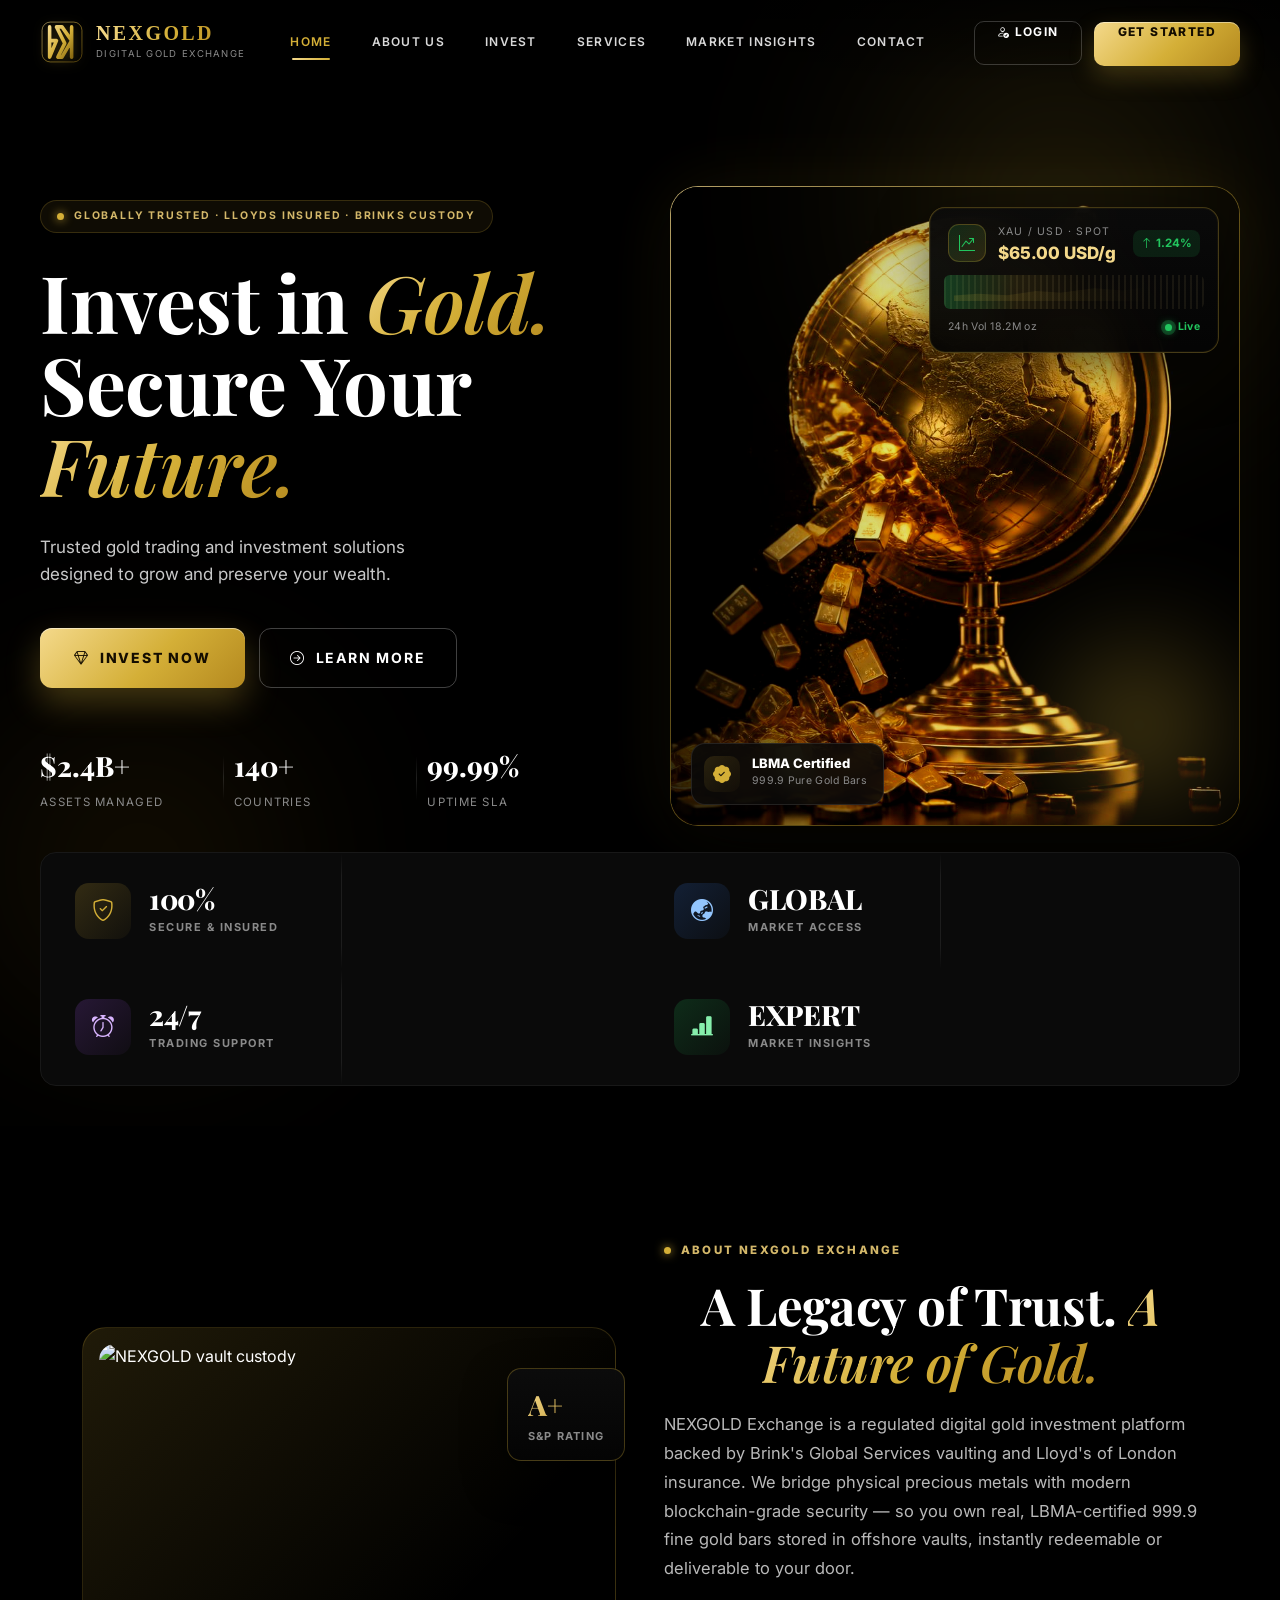
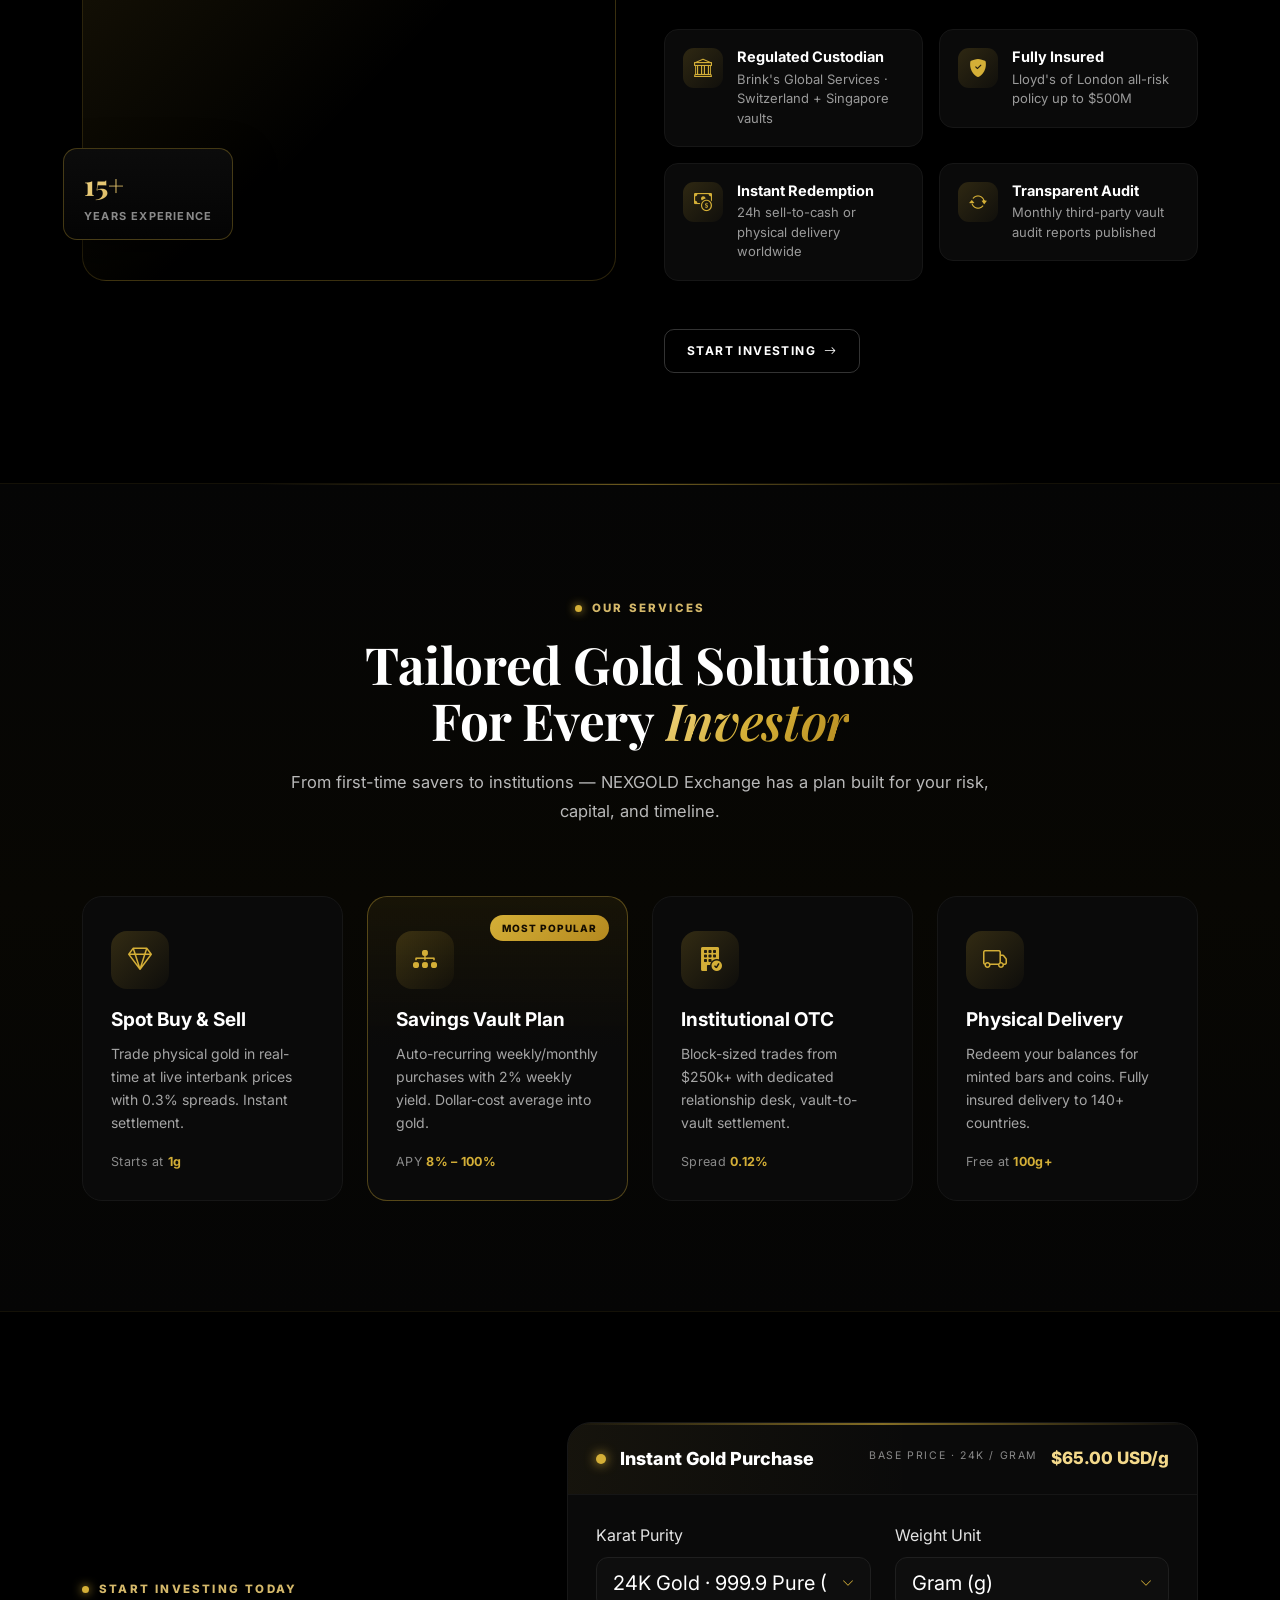
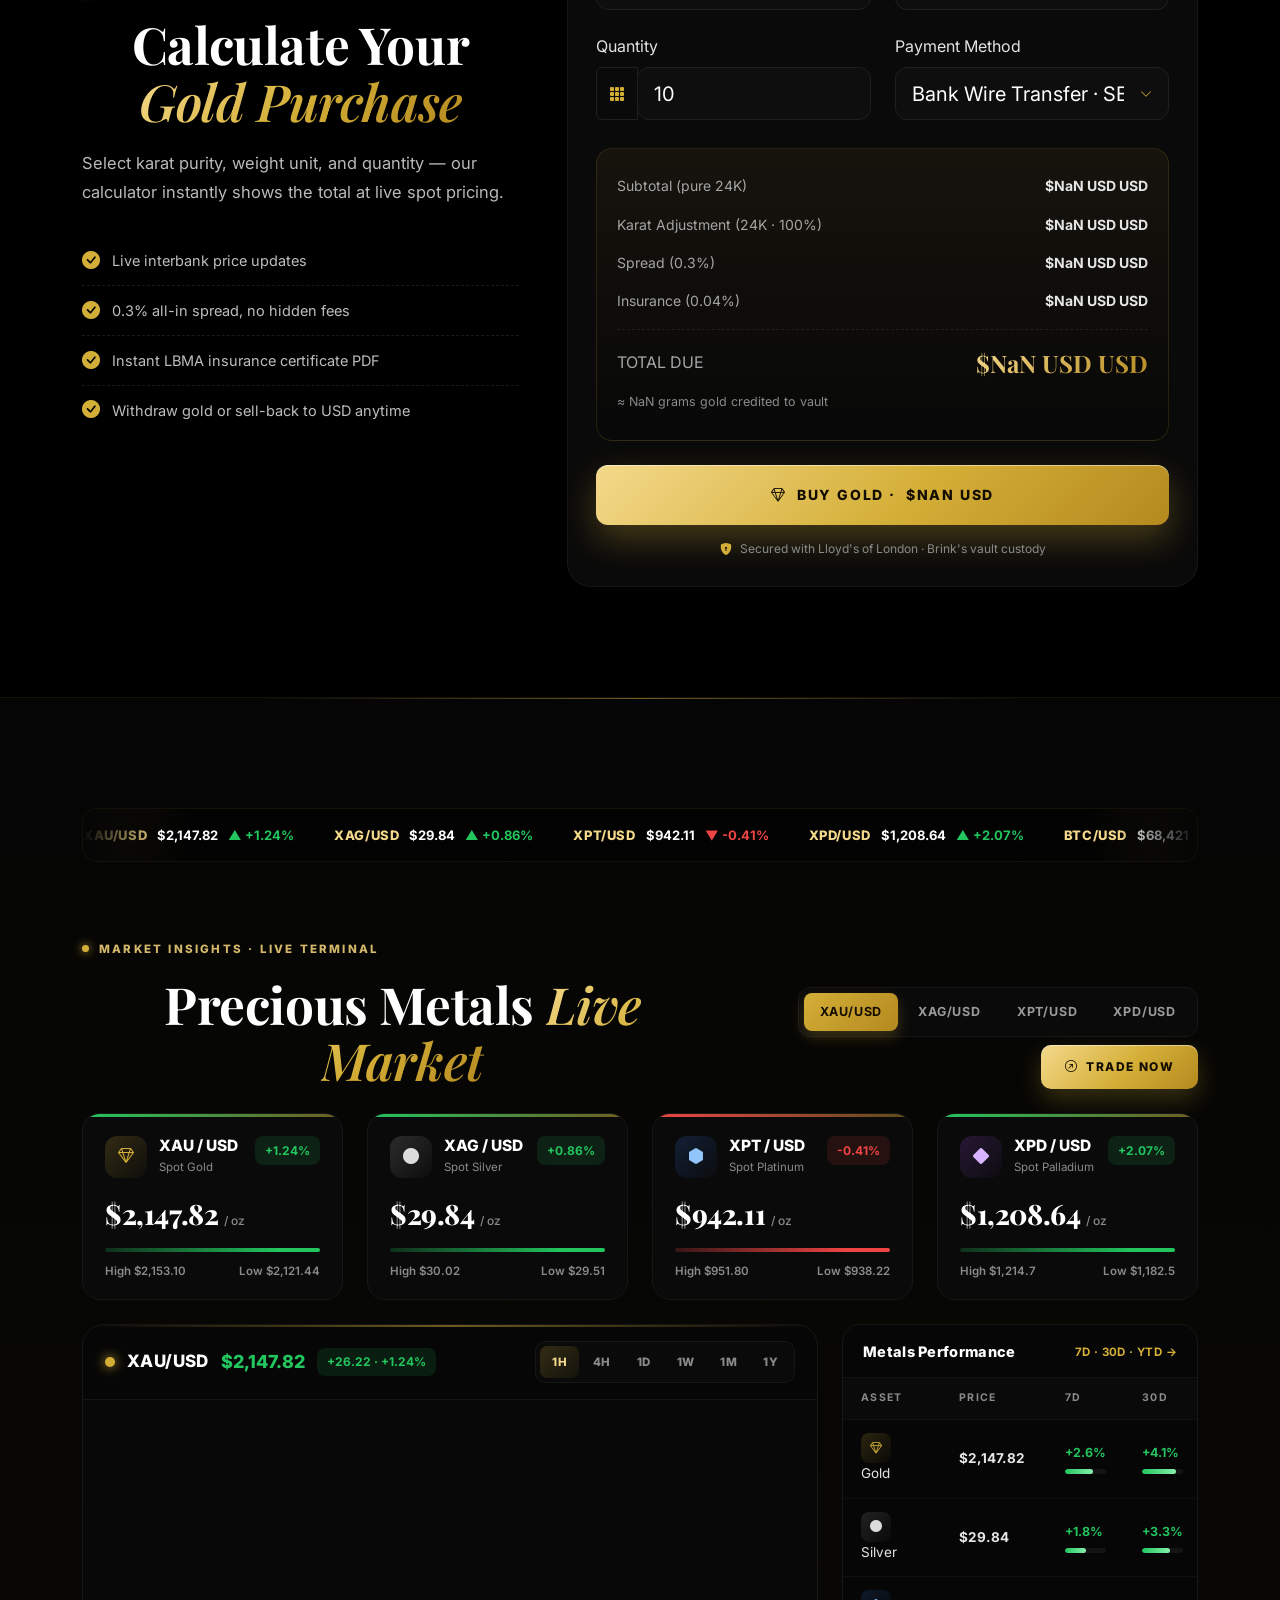
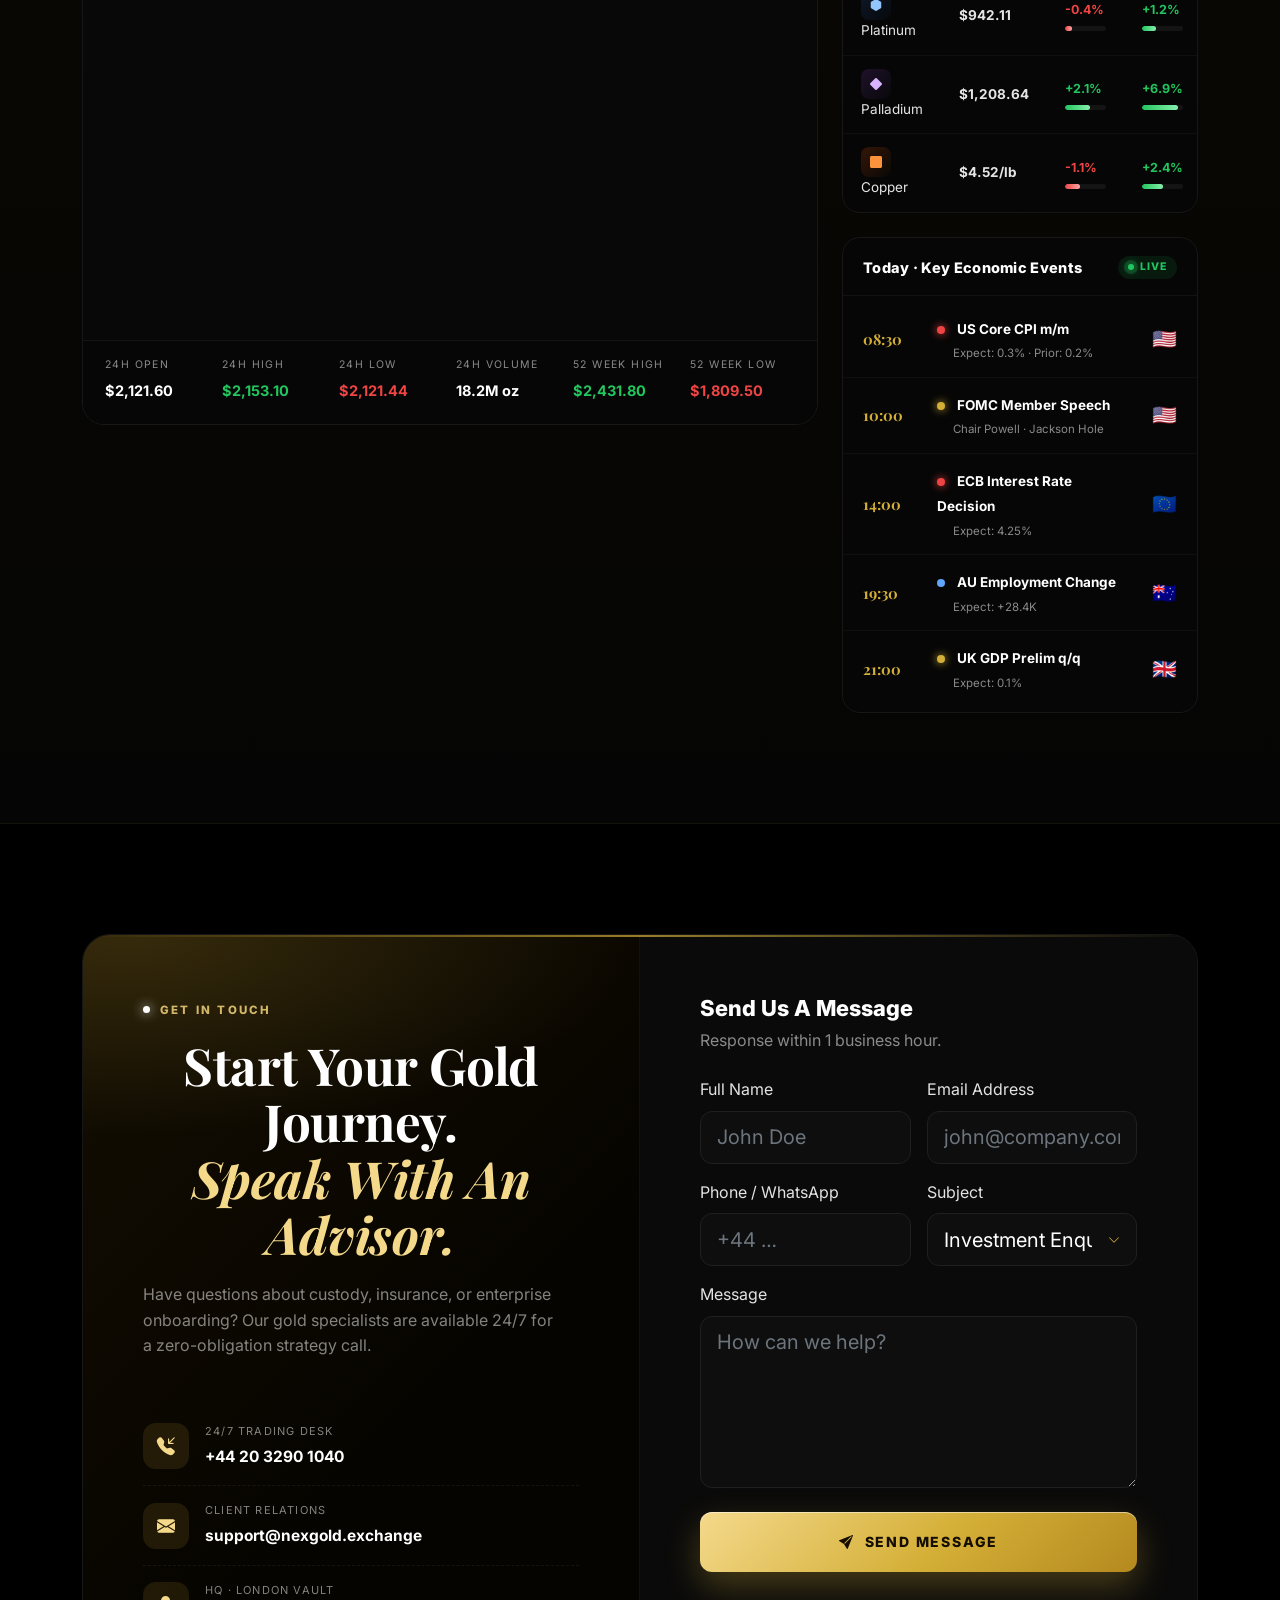
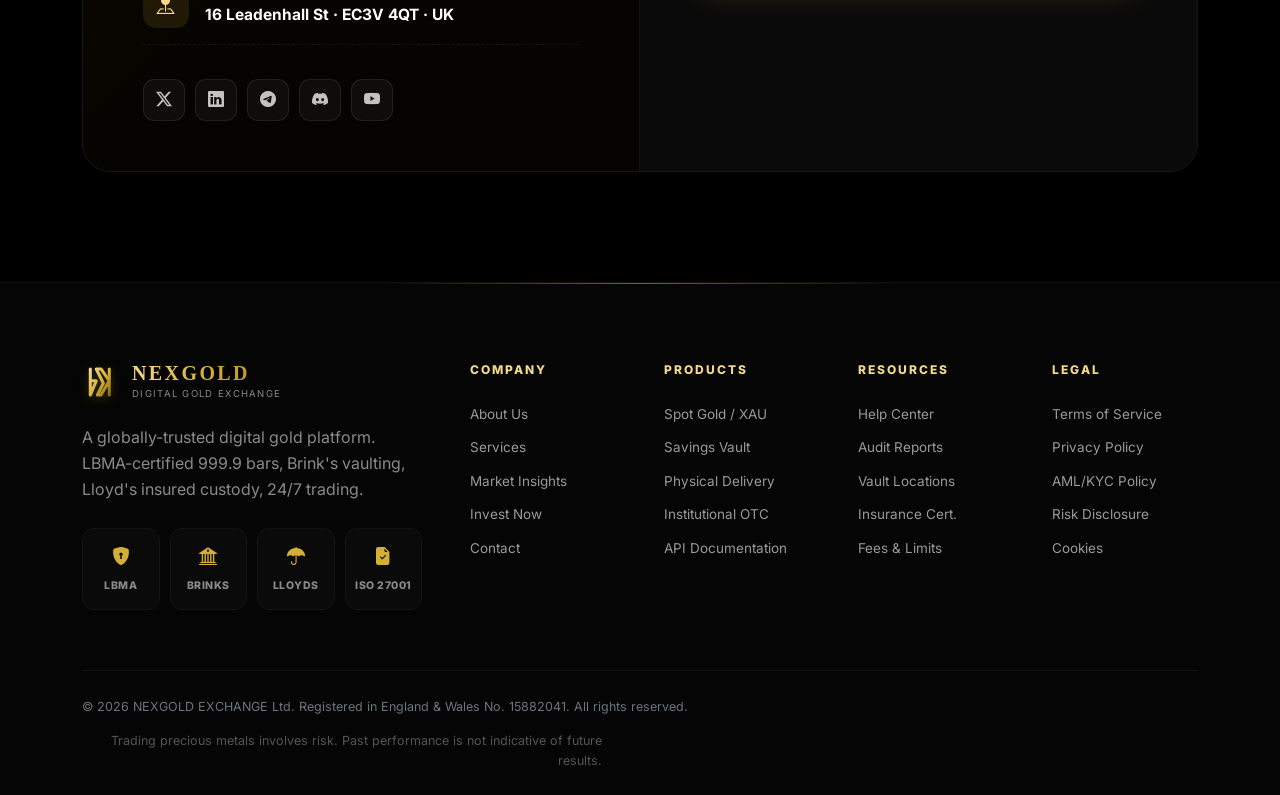
==== index.html @ a466395e "v1.3.1  Hero DIRECT image: assest/nexagoldhero.jpg + Advanced TradingView terminal + FinTech dashboa" ====
<!DOCTYPE html>
<html lang="en">
<head>
    <meta charset="UTF-8">
    <meta name="viewport" content="width=device-width, initial-scale=1.0">
    <meta name="description" content="NEXGOLD Exchange — Digital Gold Investment Platform. Buy, sell, and invest in physical gold with secure, insured custody.">
    <title>NEXGOLD EXCHANGE | Digital Gold Investment Platform</title>

    <link rel="preconnect" href="https://fonts.googleapis.com">
    <link rel="preconnect" href="https://fonts.gstatic.com" crossorigin>
    <link href="https://fonts.googleapis.com/css2?family=Inter:wght@300;400;500;600;700;800;900&family=Playfair+Display:ital,wght@0,400;0,600;0,700;0,800;1,600;1,700&display=swap" rel="stylesheet">
    <link href="https://cdn.jsdelivr.net/npm/bootstrap@5.3.2/dist/css/bootstrap.min.css" rel="stylesheet">
    <link rel="stylesheet" href="https://cdn.jsdelivr.net/npm/bootstrap-icons@1.11.3/font/bootstrap-icons.min.css">
    <link rel="stylesheet" href="style.css?v=1.3">
</head>
<body data-page="index" class="bg-pattern">

    <nav class="navbar navbar-expand-lg navbar-nexgold-home" id="homeNavbar">
        <div class="container-fluid" style="padding:0 40px;max-width:1920px;margin:0 auto;">
            <a class="navbar-brand-home" href="index.html">
                <div class="ng-monogram">
                    <svg viewBox="0 0 64 64" width="44" height="44" aria-label="NG">
                        <defs>
                            <linearGradient id="ngGold" x1="0%" y1="0%" x2="100%" y2="100%">
                                <stop offset="0%"  stop-color="#F4D98B"/>
                                <stop offset="55%" stop-color="#D4AF37"/>
                                <stop offset="100%" stop-color="#8A6A12"/>
                            </linearGradient>
                        </defs>
                        <path d="M14 10 L14 54 L24 30 L14 30 M24 10 L36 34 L26 54 L32 54 L46 30 L32 10 Z M46 10 L46 54" fill="none" stroke="url(#ngGold)" stroke-width="5.2" stroke-linecap="round" stroke-linejoin="round"/>
                        <rect x="3" y="3" width="58" height="58" rx="12" ry="12" fill="none" stroke="url(#ngGold)" stroke-width="1.4" opacity="0.55"/>
                    </svg>
                </div>
                <div class="ng-wordmark">
                    <h6>NEXGOLD</h6>
                    <span>Digital Gold Exchange</span>
                </div>
            </a>

            <button class="navbar-toggler navbar-toggler-nexgold" type="button" data-bs-toggle="collapse" data-bs-target="#mainNav" aria-controls="mainNav" aria-expanded="false" aria-label="Toggle navigation">
                <i class="bi bi-list text-gold"></i>
            </button>

            <div class="collapse navbar-collapse" id="mainNav">
                <ul class="navbar-nav ms-auto align-items-lg-center gap-lg-2 nav-links-home">
                    <li class="nav-item"><a class="nav-link-home active" href="#home">HOME</a></li>
                    <li class="nav-item"><a class="nav-link-home" href="#about">ABOUT US</a></li>
                    <li class="nav-item"><a class="nav-link-home" href="#invest">INVEST</a></li>
                    <li class="nav-item"><a class="nav-link-home" href="#services">SERVICES</a></li>
                    <li class="nav-item"><a class="nav-link-home" href="#market">MARKET INSIGHTS</a></li>
                    <li class="nav-item"><a class="nav-link-home" href="#contact">CONTACT</a></li>
                    <li class="nav-item ms-lg-4 mt-3 mt-lg-0">
                        <a href="auth.html?tab=login" class="btn-home-outline me-2 mb-2 mb-lg-0 d-inline-block"><i class="bi bi-person-check"></i> LOGIN</a>
                        <a href="auth.html?tab=register" class="btn-home-square-gold d-inline-block">GET STARTED</a>
                    </li>
                </ul>
            </div>
        </div>
    </nav>

    <section id="home" class="hero-v2">
        <div class="hero-bg-glow hero-glow-1"></div>
        <div class="hero-bg-glow hero-glow-2"></div>
        <span class="sparkle" style="top:22%;left:6%;--s:1.6s;--d:0s"></span>
        <span class="sparkle" style="top:68%;left:14%;--s:2.2s;--d:.4s"></span>
        <span class="sparkle" style="top:40%;left:48%;--s:1.8s;--d:.8s"></span>
        <span class="sparkle" style="top:72%;right:40%;--s:2.4s;--d:1.2s"></span>
        <span class="sparkle" style="top:20%;right:8%;--s:1.9s;--d:1.6s"></span>

        <div class="container-fluid hero-v2-inner" style="max-width:1920px;padding:40px 40px 0;">
            <div class="row hero-v2-row align-items-center g-0">

                <div class="col-lg-6 hero-v2-left">
                    <div class="hero-eyebrow">
                        <span class="eyebrow-dot"></span>
                        <span>GLOBALLY TRUSTED · LLOYDS INSURED · BRINKS CUSTODY</span>
                    </div>
                    <h1 class="hero-title-v2">
                        Invest in <em class="gold-word">Gold.</em><br>
                        Secure Your <em class="gold-word">Future.</em>
                    </h1>
                    <p class="hero-sub-v2">
                        Trusted gold trading and investment solutions<br>
                        designed to grow and preserve your wealth.
                    </p>
                    <div class="hero-cta-row">
                        <a href="#invest" class="btn-hero-gold">
                            <i class="bi bi-gem"></i>
                            INVEST NOW
                        </a>
                        <a href="#about" class="btn-hero-outline">
                            <i class="bi bi-arrow-right-circle"></i>
                            LEARN MORE
                        </a>
                    </div>
                    <div class="hero-quick-stats">
                        <div class="h-stat">
                            <div class="h-stat-num">$2.4B+</div>
                            <div class="h-stat-label">Assets Managed</div>
                        </div>
                        <div class="h-stat-sep"></div>
                        <div class="h-stat">
                            <div class="h-stat-num">140+</div>
                            <div class="h-stat-label">Countries</div>
                        </div>
                        <div class="h-stat-sep"></div>
                        <div class="h-stat">
                            <div class="h-stat-num">99.99%</div>
                            <div class="h-stat-label">Uptime SLA</div>
                        </div>
                    </div>
                </div>

                <!-- ===========================================
                     DIRECT HERO IMAGE: assest/nexagoldhero.jpg
                     Sole main visual, fills 100%, no overlays
                     =========================================== -->
                <div class="col-lg-6 hero-v2-right">
                    <div class="hero-visual-wrap">
                        <img src="assest/nexagoldhero.jpg" alt="NEXGOLD Hero — Gold bullion bars" class="hero-direct-image"
                             onerror="this.onerror=null;this.src='https://images.unsplash.com/photo-1610375461246-83df859d849d?w=1600&auto=format&fit=crop&q=92';">
                        <div class="hero-direct-fade"></div>
                        <div class="hero-direct-glow"></div>

                        <div class="float-price-card float-tr">
                            <div class="fpc-top">
                                <span class="fpc-bull"><i class="bi bi-graph-up-arrow"></i></span>
                                <div>
                                    <small>XAU / USD · Spot</small>
                                    <h5 data-live-price>$65.00 USD/g</h5>
                                </div>
                                <span class="fpc-change up"><i class="bi bi-arrow-up"></i> 1.24%</span>
                            </div>
                            <div class="fpc-bar"></div>
                            <div class="fpc-foot">
                                <span>24h Vol 18.2M oz</span>
                                <span class="live-pulse"><i></i> Live</span>
                            </div>
                        </div>

                        <div class="float-verified-card float-bl">
                            <i class="bi bi-patch-check-fill"></i>
                            <div>
                                <div class="fvc-title">LBMA Certified</div>
                                <div class="fvc-sub">999.9 Pure Gold Bars</div>
                            </div>
                        </div>
                    </div>
                </div>

            </div>
        </div>

        <div class="container-fluid" style="max-width:1920px;padding:0 40px 40px;margin:0 auto;">
            <div class="trust-v2">
                <div class="trust-v2-cell">
                    <div class="tv2-icon shield">
                        <i class="bi bi-shield-check"></i>
                    </div>
                    <div class="tv2-texts">
                        <div class="tv2-title">100%</div>
                        <div class="tv2-sub">SECURE & INSURED</div>
                    </div>
                </div>
                <div class="trust-v2-sep"></div>
                <div class="trust-v2-cell">
                    <div class="tv2-icon globe">
                        <i class="bi bi-globe-asia-australia"></i>
                    </div>
                    <div class="tv2-texts">
                        <div class="tv2-title">GLOBAL</div>
                        <div class="tv2-sub">MARKET ACCESS</div>
                    </div>
                </div>
                <div class="trust-v2-sep"></div>
                <div class="trust-v2-cell">
                    <div class="tv2-icon clock">
                        <i class="bi bi-alarm"></i>
                    </div>
                    <div class="tv2-texts">
                        <div class="tv2-title">24/7</div>
                        <div class="tv2-sub">TRADING SUPPORT</div>
                    </div>
                </div>
                <div class="trust-v2-sep"></div>
                <div class="trust-v2-cell">
                    <div class="tv2-icon chart">
                        <i class="bi bi-bar-chart-line-fill"></i>
                    </div>
                    <div class="tv2-texts">
                        <div class="tv2-title">EXPERT</div>
                        <div class="tv2-sub">MARKET INSIGHTS</div>
                    </div>
                </div>
            </div>
        </div>
    </section>

    <section id="about" class="section-pad">
        <div class="container-xl">
            <div class="row g-5 align-items-center">
                <div class="col-lg-6">
                    <div class="about-image-frame">
                        <img src="https://images.unsplash.com/photo-1610375461246-83df859d849d?w=1000&auto=format&fit=crop&q=85" alt="NEXGOLD vault custody" class="about-img">
                        <div class="about-stat-badge asb-1">
                            <div class="asb-num">15+</div>
                            <div class="asb-label">Years Experience</div>
                        </div>
                        <div class="about-stat-badge asb-2">
                            <div class="asb-num">A+</div>
                            <div class="asb-label">S&P Rating</div>
                        </div>
                    </div>
                </div>
                <div class="col-lg-6">
                    <div class="section-eyebrow"><span class="eyebrow-dot"></span>ABOUT NEXGOLD EXCHANGE</div>
                    <h2 class="section-title">A Legacy of Trust. <em class="gold-word">A Future of Gold.</em></h2>
                    <p class="section-lead">
                        NEXGOLD Exchange is a regulated digital gold investment platform backed by Brink's Global
                        Services vaulting and Lloyd's of London insurance. We bridge physical precious metals with
                        modern blockchain-grade security — so you own real, LBMA-certified 999.9 fine gold bars
                        stored in offshore vaults, instantly redeemable or deliverable to your door.
                    </p>
                    <div class="row g-3 mt-4">
                        <div class="col-md-6">
                            <div class="about-mini-card">
                                <i class="bi bi-bank"></i>
                                <div>
                                    <h6>Regulated Custodian</h6>
                                    <p>Brink's Global Services · Switzerland + Singapore vaults</p>
                                </div>
                            </div>
                        </div>
                        <div class="col-md-6">
                            <div class="about-mini-card">
                                <i class="bi bi-shield-fill-check"></i>
                                <div>
                                    <h6>Fully Insured</h6>
                                    <p>Lloyd's of London all-risk policy up to $500M</p>
                                </div>
                            </div>
                        </div>
                        <div class="col-md-6">
                            <div class="about-mini-card">
                                <i class="bi bi-cash-coin"></i>
                                <div>
                                    <h6>Instant Redemption</h6>
                                    <p>24h sell-to-cash or physical delivery worldwide</p>
                                </div>
                            </div>
                        </div>
                        <div class="col-md-6">
                            <div class="about-mini-card">
                                <i class="bi bi-arrow-repeat"></i>
                                <div>
                                    <h6>Transparent Audit</h6>
                                    <p>Monthly third-party vault audit reports published</p>
                                </div>
                            </div>
                        </div>
                    </div>
                    <a href="#invest" class="btn-home-outline mt-5 d-inline-flex align-items-center gap-2">
                        START INVESTING <i class="bi bi-arrow-right"></i>
                    </a>
                </div>
            </div>
        </div>
    </section>

    <section id="services" class="section-pad section-dark-stripe">
        <div class="container-xl">
            <div class="text-center mb-6">
                <div class="section-eyebrow justify-content-center"><span class="eyebrow-dot"></span>OUR SERVICES</div>
                <h2 class="section-title text-center">Tailored Gold Solutions<br>For Every <em class="gold-word">Investor</em></h2>
                <p class="section-lead text-center w-75 mx-auto">
                    From first-time savers to institutions — NEXGOLD Exchange has a plan built for your risk,
                    capital, and timeline.
                </p>
            </div>
            <div class="row g-4">
                <div class="col-lg-3 col-md-6">
                    <div class="service-card">
                        <div class="svc-icon"><i class="bi bi-gem"></i></div>
                        <h5>Spot Buy & Sell</h5>
                        <p>Trade physical gold in real-time at live interbank prices with 0.3% spreads. Instant settlement.</p>
                        <div class="svc-meta">Starts at <strong class="text-gold">1g</strong></div>
                    </div>
                </div>
                <div class="col-lg-3 col-md-6">
                    <div class="service-card featured">
                        <div class="svc-badge">MOST POPULAR</div>
                        <div class="svc-icon"><i class="bi bi-diagram-3-fill"></i></div>
                        <h5>Savings Vault Plan</h5>
                        <p>Auto-recurring weekly/monthly purchases with 2% weekly yield. Dollar-cost average into gold.</p>
                        <div class="svc-meta">APY <strong class="text-gold">8% – 100%</strong></div>
                    </div>
                </div>
                <div class="col-lg-3 col-md-6">
                    <div class="service-card">
                        <div class="svc-icon"><i class="bi bi-building-fill-check"></i></div>
                        <h5>Institutional OTC</h5>
                        <p>Block-sized trades from $250k+ with dedicated relationship desk, vault-to-vault settlement.</p>
                        <div class="svc-meta">Spread <strong class="text-gold">0.12%</strong></div>
                    </div>
                </div>
                <div class="col-lg-3 col-md-6">
                    <div class="service-card">
                        <div class="svc-icon"><i class="bi bi-truck"></i></div>
                        <h5>Physical Delivery</h5>
                        <p>Redeem your balances for minted bars and coins. Fully insured delivery to 140+ countries.</p>
                        <div class="svc-meta">Free at <strong class="text-gold">100g+</strong></div>
                    </div>
                </div>
            </div>
        </div>
    </section>

    <section id="invest" class="section-pad">
        <div class="container-xl">
            <div class="row g-5 align-items-center">
                <div class="col-lg-5">
                    <div class="section-eyebrow"><span class="eyebrow-dot"></span>START INVESTING TODAY</div>
                    <h2 class="section-title">Calculate Your<br><em class="gold-word">Gold Purchase</em></h2>
                    <p class="section-lead">
                        Select karat purity, weight unit, and quantity — our calculator instantly shows the
                        total at live spot pricing.
                    </p>
                    <ul class="calc-perks">
                        <li><i class="bi bi-check-circle-fill"></i> Live interbank price updates</li>
                        <li><i class="bi bi-check-circle-fill"></i> 0.3% all-in spread, no hidden fees</li>
                        <li><i class="bi bi-check-circle-fill"></i> Instant LBMA insurance certificate PDF</li>
                        <li><i class="bi bi-check-circle-fill"></i> Withdraw gold or sell-back to USD anytime</li>
                    </ul>
                </div>
                <div class="col-lg-7">
                    <div class="calc-wrap">
                        <div class="calc-header">
                            <div>
                                <div class="calc-tab-dot"></div>
                                <h5>Instant Gold Purchase</h5>
                            </div>
                            <div class="calc-base-price">
                                <small>BASE PRICE · 24K / GRAM</small>
                                <strong data-live-price>$65.00 USD</strong>
                            </div>
                        </div>
                        <div class="calc-body">
                            <div class="row g-4">
                                <div class="col-md-6">
                                    <label class="form-label fw-600">Karat Purity</label>
                                    <select id="calcKarat" class="form-select form-select-lg">
                                        <option value="24">24K Gold · 999.9 Pure (100%)</option>
                                        <option value="22">22K Gold · 916 (91.6%)</option>
                                        <option value="18">18K Gold · 750 (75%)</option>
                                    </select>
                                </div>
                                <div class="col-md-6">
                                    <label class="form-label fw-600">Weight Unit</label>
                                    <select id="calcUnit" class="form-select form-select-lg">
                                        <option value="g">Gram (g)</option>
                                        <option value="oz">Troy Ounce (oz · 31.103g)</option>
                                        <option value="kg">Kilogram (kg · 1,000g)</option>
                                    </select>
                                </div>
                                <div class="col-md-6">
                                    <label class="form-label fw-600">Quantity</label>
                                    <div class="input-group">
                                        <span class="input-group-text"><i class="bi bi-grid-3x3-gap-fill"></i></span>
                                        <input type="number" id="calcQty" min="0.1" step="0.01" value="10" class="form-control form-control-lg">
                                    </div>
                                </div>
                                <div class="col-md-6">
                                    <label class="form-label fw-600">Payment Method</label>
                                    <select class="form-select form-select-lg">
                                        <option>Bank Wire Transfer · SEPA / SWIFT</option>
                                        <option>USDT (TRC20 / ERC20)</option>
                                        <option>Bitcoin (BTC)</option>
                                        <option>Visa / Mastercard · +1.5%</option>
                                    </select>
                                </div>
                            </div>
                            <div class="calc-breakdown">
                                <div class="cb-row"><span>Subtotal (pure 24K)</span><strong id="breakSubtotal">$650.00 USD</strong></div>
                                <div class="cb-row"><span>Karat Adjustment (<span id="breakKarat">24K · 100%</span>)</span><strong id="breakKaratAmt">$0.00 USD</strong></div>
                                <div class="cb-row"><span>Spread (0.3%)</span><strong id="breakSpread">$1.95 USD</strong></div>
                                <div class="cb-row"><span>Insurance (0.04%)</span><strong id="breakIns">$0.26 USD</strong></div>
                                <div class="cb-row cb-total"><span>TOTAL DUE</span><strong id="breakTotal">$652.21 USD</strong></div>
                                <div class="cb-row cb-sub2"><span id="breakTotalGrams">≈ 10.00 grams gold credited to vault</span></div>
                            </div>
                            <div class="calc-actions">
                                <button id="buyGoldBtn" class="btn-hero-gold w-100 justify-content-center">
                                    <i class="bi bi-gem"></i>
                                    BUY GOLD · <span id="displayTotal">$652.21</span>
                                </button>
                                <div class="calc-foot">
                                    <i class="bi bi-shield-lock-fill"></i>
                                    Secured with Lloyd's of London · Brink's vault custody
                                </div>
                            </div>
                        </div>
                    </div>
                </div>
            </div>
        </div>
    </section>

    <section id="market" class="section-pad section-dark-stripe">
        <div class="container-xl">
            <div class="ticker-strip">
                <div class="ticker-track" id="tickerTrack"></div>
            </div>

            <div class="row mt-5 mb-4 g-4 align-items-end">
                <div class="col-lg-7">
                    <div class="section-eyebrow"><span class="eyebrow-dot"></span>MARKET INSIGHTS · LIVE TERMINAL</div>
                    <h2 class="section-title mb-0">Precious Metals <em class="gold-word">Live Market</em></h2>
                </div>
                <div class="col-lg-5 d-flex justify-content-lg-end align-items-end gap-2 flex-wrap">
                    <div class="market-switcher" id="marketSwitcher">
                        <button data-sym="XAUUSD" class="active">XAU/USD</button>
                        <button data-sym="XAGUSD">XAG/USD</button>
                        <button data-sym="XPTUSD">XPT/USD</button>
                        <button data-sym="XPDUSD">XPD/USD</button>
                    </div>
                    <a href="#invest" class="btn-home-square-gold">
                        <i class="bi bi-arrow-up-right-circle"></i> TRADE NOW
                    </a>
                </div>
            </div>

            <div class="row g-4 mb-4">
                <div class="col-xl-3 col-lg-6 col-md-6">
                    <div class="spot-card up">
                        <div class="sp-top">
                            <div class="sp-sym">
                                <div class="sp-icon gold"><i class="bi bi-gem"></i></div>
                                <div>
                                    <h6>XAU / USD</h6>
                                    <small>Spot Gold</small>
                                </div>
                            </div>
                            <span class="sp-trend up">+1.24%</span>
                        </div>
                        <div class="sp-price" data-spot="XAUUSD">$2,147.82 <small>/ oz</small></div>
                        <div class="sp-bar sp-bar-up"></div>
                        <div class="sp-foot">
                            <span>High $2,153.10</span>
                            <span>Low $2,121.44</span>
                        </div>
                    </div>
                </div>
                <div class="col-xl-3 col-lg-6 col-md-6">
                    <div class="spot-card up">
                        <div class="sp-top">
                            <div class="sp-sym">
                                <div class="sp-icon silver"><i class="bi bi-circle-fill"></i></div>
                                <div>
                                    <h6>XAG / USD</h6>
                                    <small>Spot Silver</small>
                                </div>
                            </div>
                            <span class="sp-trend up">+0.86%</span>
                        </div>
                        <div class="sp-price" data-spot="XAGUSD">$29.84 <small>/ oz</small></div>
                        <div class="sp-bar sp-bar-up"></div>
                        <div class="sp-foot">
                            <span>High $30.02</span>
                            <span>Low $29.51</span>
                        </div>
                    </div>
                </div>
                <div class="col-xl-3 col-lg-6 col-md-6">
                    <div class="spot-card down">
                        <div class="sp-top">
                            <div class="sp-sym">
                                <div class="sp-icon platinum"><i class="bi bi-hexagon-fill"></i></div>
                                <div>
                                    <h6>XPT / USD</h6>
                                    <small>Spot Platinum</small>
                                </div>
                            </div>
                            <span class="sp-trend down">-0.41%</span>
                        </div>
                        <div class="sp-price" data-spot="XPTUSD">$942.11 <small>/ oz</small></div>
                        <div class="sp-bar sp-bar-down"></div>
                        <div class="sp-foot">
                            <span>High $951.80</span>
                            <span>Low $938.22</span>
                        </div>
                    </div>
                </div>
                <div class="col-xl-3 col-lg-6 col-md-6">
                    <div class="spot-card up">
                        <div class="sp-top">
                            <div class="sp-sym">
                                <div class="sp-icon palladium"><i class="bi bi-diamond-fill"></i></div>
                                <div>
                                    <h6>XPD / USD</h6>
                                    <small>Spot Palladium</small>
                                </div>
                            </div>
                            <span class="sp-trend up">+2.07%</span>
                        </div>
                        <div class="sp-price" data-spot="XPDUSD">$1,208.64 <small>/ oz</small></div>
                        <div class="sp-bar sp-bar-up"></div>
                        <div class="sp-foot">
                            <span>High $1,214.7</span>
                            <span>Low $1,182.5</span>
                        </div>
                    </div>
                </div>
            </div>

            <div class="row g-4">
                <div class="col-lg-8">
                    <div class="chart-frame">
                        <div class="chart-frame-header">
                            <div class="cfh-sym">
                                <div class="cfh-dot gold"></div>
                                <strong id="cfSymName">XAU/USD</strong>
                                <span id="cfSymPrice" class="cf-price-up">$2,147.82</span>
                                <span class="cf-spread-up" id="cfSymChange">+26.22 · +1.24%</span>
                            </div>
                            <div class="cfh-timeframe">
                                <button class="active">1H</button>
                                <button>4H</button>
                                <button>1D</button>
                                <button>1W</button>
                                <button>1M</button>
                                <button>1Y</button>
                            </div>
                        </div>
                        <div class="tradingview-widget-wrap" id="tvWrap">
                            <div class="tradingview-widget-container" style="height:540px;width:100%;">
                                <div id="tradingview_2b3c8" style="height:calc(100%);width:100%;"></div>
                            </div>
                            <script type="text/javascript" src="https://s3.tradingview.com/tv.js"></script>
                            <script type="text/javascript">
                                new TradingView.widget({
                                    "autosize": true,
                                    "symbol": "OANDA:XAUUSD",
                                    "interval": "60",
                                    "timezone": "Etc/UTC",
                                    "theme": "dark",
                                    "style": "1",
                                    "locale": "en",
                                    "enable_publishing": false,
                                    "backgroundColor": "rgba(8, 8, 8, 1)",
                                    "gridColor": "rgba(40, 34, 16, 0.25)",
                                    "hide_top_toolbar": false,
                                    "hide_legend": false,
                                    "save_image": true,
                                    "withdateranges": true,
                                    "allow_symbol_change": true,
                                    "studies": [
                                        "RSI@tv-basicstudies",
                                        "MASimple@tv-basicstudies",
                                        "Volume@tv-basicstudies"
                                    ],
                                    "container_id": "tradingview_2b3c8",
                                    "details": true,
                                    "hotlist": true,
                                    "calendar": true,
                                    "news": [
                                        "stocktwits",
                                        "headlines"
                                    ]
                                });
                            </script>
                        </div>
                        <div class="chart-frame-footer">
                            <div class="cf-meta"><span>24h Open</span><strong>$2,121.60</strong></div>
                            <div class="cf-meta"><span>24h High</span><strong class="up2">$2,153.10</strong></div>
                            <div class="cf-meta"><span>24h Low</span><strong class="down2">$2,121.44</strong></div>
                            <div class="cf-meta"><span>24h Volume</span><strong>18.2M oz</strong></div>
                            <div class="cf-meta"><span>52 Week High</span><strong class="up2">$2,431.80</strong></div>
                            <div class="cf-meta"><span>52 Week Low</span><strong class="down2">$1,809.50</strong></div>
                        </div>
                    </div>
                </div>

                <div class="col-lg-4">
                    <div class="market-panel mb-4">
                        <div class="mp-head">
                            <h6>Metals Performance</h6>
                            <a href="#" class="mp-more">7D · 30D · YTD →</a>
                        </div>
                        <table class="mp-table">
                            <thead>
                                <tr><th>Asset</th><th>Price</th><th>7D</th><th>30D</th><th>YTD</th></tr>
                            </thead>
                            <tbody>
                                <tr>
                                    <td><span class="mpd gold"><i class="bi bi-gem"></i></span> Gold</td>
                                    <td><strong>$2,147.82</strong></td>
                                    <td><span class="pct up">+2.6%</span><div class="bar-wrap"><div class="bar up" style="width:68%"></div></div></td>
                                    <td><span class="pct up">+4.1%</span><div class="bar-wrap"><div class="bar up" style="width:82%"></div></div></td>
                                    <td><span class="pct up">+18.4%</span><div class="bar-wrap"><div class="bar up" style="width:94%"></div></div></td>
                                </tr>
                                <tr>
                                    <td><span class="mpd silver"><i class="bi bi-circle-fill"></i></span> Silver</td>
                                    <td><strong>$29.84</strong></td>
                                    <td><span class="pct up">+1.8%</span><div class="bar-wrap"><div class="bar up" style="width:52%"></div></div></td>
                                    <td><span class="pct up">+3.3%</span><div class="bar-wrap"><div class="bar up" style="width:68%"></div></div></td>
                                    <td><span class="pct up">+12.7%</span><div class="bar-wrap"><div class="bar up" style="width:74%"></div></div></td>
                                </tr>
                                <tr>
                                    <td><span class="mpd platinum"><i class="bi bi-hexagon-fill"></i></span> Platinum</td>
                                    <td><strong>$942.11</strong></td>
                                    <td><span class="pct down">-0.4%</span><div class="bar-wrap"><div class="bar down" style="width:18%"></div></div></td>
                                    <td><span class="pct up">+1.2%</span><div class="bar-wrap"><div class="bar up" style="width:34%"></div></div></td>
                                    <td><span class="pct down">-3.2%</span><div class="bar-wrap"><div class="bar down" style="width:42%"></div></div></td>
                                </tr>
                                <tr>
                                    <td><span class="mpd palladium"><i class="bi bi-diamond-fill"></i></span> Palladium</td>
                                    <td><strong>$1,208.64</strong></td>
                                    <td><span class="pct up">+2.1%</span><div class="bar-wrap"><div class="bar up" style="width:60%"></div></div></td>
                                    <td><span class="pct up">+6.9%</span><div class="bar-wrap"><div class="bar up" style="width:88%"></div></div></td>
                                    <td><span class="pct up">+9.8%</span><div class="bar-wrap"><div class="bar up" style="width:70%"></div></div></td>
                                </tr>
                                <tr>
                                    <td><span class="mpd copper"><i class="bi bi-square-fill"></i></span> Copper</td>
                                    <td><strong>$4.52/lb</strong></td>
                                    <td><span class="pct down">-1.1%</span><div class="bar-wrap"><div class="bar down" style="width:36%"></div></div></td>
                                    <td><span class="pct up">+2.4%</span><div class="bar-wrap"><div class="bar up" style="width:52%"></div></div></td>
                                    <td><span class="pct up">+6.1%</span><div class="bar-wrap"><div class="bar up" style="width:58%"></div></div></td>
                                </tr>
                            </tbody>
                        </table>
                    </div>

                    <div class="market-panel">
                        <div class="mp-head">
                            <h6>Today · Key Economic Events</h6>
                            <span class="live-pill"><i></i> LIVE</span>
                        </div>
                        <ul class="event-list">
                            <li>
                                <span class="ev-time">08:30</span>
                                <div class="ev-body">
                                    <span class="ev-impact high"></span>
                                    <strong>US Core CPI m/m</strong>
                                    <small>Expect: 0.3% · Prior: 0.2%</small>
                                </div>
                                <span class="ev-country">🇺🇸</span>
                            </li>
                            <li>
                                <span class="ev-time">10:00</span>
                                <div class="ev-body">
                                    <span class="ev-impact med"></span>
                                    <strong>FOMC Member Speech</strong>
                                    <small>Chair Powell · Jackson Hole</small>
                                </div>
                                <span class="ev-country">🇺🇸</span>
                            </li>
                            <li>
                                <span class="ev-time">14:00</span>
                                <div class="ev-body">
                                    <span class="ev-impact high"></span>
                                    <strong>ECB Interest Rate Decision</strong>
                                    <small>Expect: 4.25%</small>
                                </div>
                                <span class="ev-country">🇪🇺</span>
                            </li>
                            <li>
                                <span class="ev-time">19:30</span>
                                <div class="ev-body">
                                    <span class="ev-impact low"></span>
                                    <strong>AU Employment Change</strong>
                                    <small>Expect: +28.4K</small>
                                </div>
                                <span class="ev-country">🇦🇺</span>
                            </li>
                            <li>
                                <span class="ev-time">21:00</span>
                                <div class="ev-body">
                                    <span class="ev-impact med"></span>
                                    <strong>UK GDP Prelim q/q</strong>
                                    <small>Expect: 0.1%</small>
                                </div>
                                <span class="ev-country">🇬🇧</span>
                            </li>
                        </ul>
                    </div>
                </div>
            </div>
        </div>
    </section>

    <section id="contact" class="section-pad">
        <div class="container-xl">
            <div class="contact-wrap">
                <div class="row g-0">
                    <div class="col-lg-6 contact-left">
                        <div class="section-eyebrow"><span class="eyebrow-dot" style="background:#fff;box-shadow:0 0 12px #fff;"></span>GET IN TOUCH</div>
                        <h2 class="section-title text-white">
                            Start Your Gold Journey.<br>
                            <em style="color:#F4D98B;font-style:italic;">Speak With An Advisor.</em>
                        </h2>
                        <p class="text-white-50 mb-5 pe-lg-4">
                            Have questions about custody, insurance, or enterprise onboarding? Our gold
                            specialists are available 24/7 for a zero-obligation strategy call.
                        </p>
                        <div class="contact-mini">
                            <i class="bi bi-telephone-inbound-fill"></i>
                            <div>
                                <span>24/7 Trading Desk</span>
                                <strong>+44 20 3290 1040</strong>
                            </div>
                        </div>
                        <div class="contact-mini">
                            <i class="bi bi-envelope-fill"></i>
                            <div>
                                <span>Client Relations</span>
                                <strong>support@nexgold.exchange</strong>
                            </div>
                        </div>
                        <div class="contact-mini">
                            <i class="bi bi-pin-map-fill"></i>
                            <div>
                                <span>HQ · London Vault</span>
                                <strong>16 Leadenhall St · EC3V 4QT · UK</strong>
                            </div>
                        </div>
                        <div class="contact-socials">
                            <a href="#" aria-label="Twitter"><i class="bi bi-twitter-x"></i></a>
                            <a href="#" aria-label="LinkedIn"><i class="bi bi-linkedin"></i></a>
                            <a href="#" aria-label="Telegram"><i class="bi bi-telegram"></i></a>
                            <a href="#" aria-label="Discord"><i class="bi bi-discord"></i></a>
                            <a href="#" aria-label="YouTube"><i class="bi bi-youtube"></i></a>
                        </div>
                    </div>
                    <div class="col-lg-6 contact-right">
                        <div class="contact-form-wrap">
                            <h5>Send Us A Message</h5>
                            <p class="text-muted mb-4">Response within 1 business hour.</p>
                            <form onsubmit="event.preventDefault(); showToast('Thank you! Our team will contact you within 1 business hour.','success');">
                                <div class="row g-3">
                                    <div class="col-md-6">
                                        <label class="form-label">Full Name</label>
                                        <input type="text" required class="form-control form-control-lg" placeholder="John Doe">
                                    </div>
                                    <div class="col-md-6">
                                        <label class="form-label">Email Address</label>
                                        <input type="email" required class="form-control form-control-lg" placeholder="john@company.com">
                                    </div>
                                    <div class="col-md-6">
                                        <label class="form-label">Phone / WhatsApp</label>
                                        <input type="tel" class="form-control form-control-lg" placeholder="+44 …">
                                    </div>
                                    <div class="col-md-6">
                                        <label class="form-label">Subject</label>
                                        <select class="form-select form-select-lg">
                                            <option>Investment Enquiry</option>
                                            <option>Vault Custody</option>
                                            <option>Institutional / OTC</option>
                                            <option>Technical Support</option>
                                            <option>Partnership</option>
                                        </select>
                                    </div>
                                    <div class="col-12">
                                        <label class="form-label">Message</label>
                                        <textarea rows="5" required class="form-control form-control-lg" placeholder="How can we help?"></textarea>
                                    </div>
                                    <div class="col-12">
                                        <button type="submit" class="btn-hero-gold w-100 justify-content-center mt-2">
                                            <i class="bi bi-send-fill"></i>
                                            SEND MESSAGE
                                        </button>
                                    </div>
                                </div>
                            </form>
                        </div>
                    </div>
                </div>
            </div>
        </div>
    </section>

    <footer class="footer-nex">
        <div class="container-xl">
            <div class="row g-5">
                <div class="col-lg-4">
                    <a href="index.html" class="navbar-brand-home mb-4 d-inline-flex">
                        <div class="ng-monogram">
                            <svg viewBox="0 0 64 64" width="38" height="38" aria-label="NG">
                                <defs>
                                    <linearGradient id="ngGoldF" x1="0%" y1="0%" x2="100%" y2="100%">
                                        <stop offset="0%"  stop-color="#F4D98B"/>
                                        <stop offset="55%" stop-color="#D4AF37"/>
                                        <stop offset="100%" stop-color="#8A6A12"/>
                                    </linearGradient>
                                </defs>
                                <path d="M14 10 L14 54 L24 30 L14 30 M24 10 L36 34 L26 54 L32 54 L46 30 L32 10 Z M46 10 L46 54" fill="none" stroke="url(#ngGoldF)" stroke-width="5.2" stroke-linecap="round" stroke-linejoin="round"/>
                            </svg>
                        </div>
                        <div class="ng-wordmark"><h6>NEXGOLD</h6><span>Digital Gold Exchange</span></div>
                    </a>
                    <p class="text-muted" style="max-width:360px;">
                        A globally-trusted digital gold platform. LBMA-certified 999.9 bars, Brink's vaulting,
                        Lloyd's insured custody, 24/7 trading.
                    </p>
                    <div class="trust-logos">
                        <div class="tl-item"><i class="bi bi-shield-lock-fill"></i><span>LBMA</span></div>
                        <div class="tl-item"><i class="bi bi-bank2"></i><span>BRINKS</span></div>
                        <div class="tl-item"><i class="bi bi-umbrella-fill"></i><span>LLOYDS</span></div>
                        <div class="tl-item"><i class="bi bi-file-earmark-check-fill"></i><span>ISO 27001</span></div>
                    </div>
                </div>
                <div class="col-lg-2 col-6">
                    <h6 class="foot-title">Company</h6>
                    <a href="#about" class="foot-link">About Us</a>
                    <a href="#services" class="foot-link">Services</a>
                    <a href="#market" class="foot-link">Market Insights</a>
                    <a href="#invest" class="foot-link">Invest Now</a>
                    <a href="#contact" class="foot-link">Contact</a>
                </div>
                <div class="col-lg-2 col-6">
                    <h6 class="foot-title">Products</h6>
                    <a href="#invest" class="foot-link">Spot Gold / XAU</a>
                    <a href="#invest" class="foot-link">Savings Vault</a>
                    <a href="#services" class="foot-link">Physical Delivery</a>
                    <a href="#services" class="foot-link">Institutional OTC</a>
                    <a href="#" class="foot-link">API Documentation</a>
                </div>
                <div class="col-lg-2 col-6">
                    <h6 class="foot-title">Resources</h6>
                    <a href="#" class="foot-link">Help Center</a>
                    <a href="#" class="foot-link">Audit Reports</a>
                    <a href="#" class="foot-link">Vault Locations</a>
                    <a href="#" class="foot-link">Insurance Cert.</a>
                    <a href="#" class="foot-link">Fees & Limits</a>
                </div>
                <div class="col-lg-2 col-6">
                    <h6 class="foot-title">Legal</h6>
                    <a href="#" class="foot-link">Terms of Service</a>
                    <a href="#" class="foot-link">Privacy Policy</a>
                    <a href="#" class="foot-link">AML/KYC Policy</a>
                    <a href="#" class="foot-link">Risk Disclosure</a>
                    <a href="#" class="foot-link">Cookies</a>
                </div>
            </div>
            <div class="foot-bottom">
                <div>© <span id="yr"></span> NEXGOLD EXCHANGE Ltd. Registered in England & Wales No. 15882041. All rights reserved.</div>
                <div class="foot-disclaimer">
                    Trading precious metals involves risk. Past performance is not indicative of future results.
                </div>
            </div>
        </div>
    </footer>

    <div id="toastContainer" class="toast-container toast-container-nex" aria-live="polite" aria-atomic="true"></div>

    <script src="https://cdn.jsdelivr.net/npm/bootstrap@5.3.2/dist/js/bootstrap.bundle.min.js"></script>
    <script src="firebase-init.js"></script>
    <script src="app.js"></script>
    <script src="home.js"></script>
    <script>document.getElementById('yr').textContent = new Date().getFullYear();</script>
</body>
</html>
---- style.css ----
/* ========================================
   NEXGOLD EXCHANGE - Luxury Black & Gold Theme
   ======================================== */

@import url('https://fonts.googleapis.com/css2?family=Inter:wght@300;400;500;600;700;800;900&display=swap');

:root {
    --bg-primary: #000000;
    --bg-secondary: #0a0a0a;
    --bg-card: #0a0a0a;
    --bg-hover: #1a1a1a;
    --accent-gold: #D4AF37;
    --accent-gold-light: #F4CF57;
    --accent-gold-dark: #B4941F;
    --text-primary: #ffffff;
    --text-secondary: #b0b0b0;
    --text-muted: #6c757d;
    --border-color: #1f1f1f;
    --success: #22c55e;
    --danger: #ef4444;
    --warning: #f59e0b;
}

* {
    margin: 0;
    padding: 0;
    box-sizing: border-box;
}

html {
    scroll-behavior: smooth;
}

body {
    font-family: 'Inter', sans-serif;
    background-color: var(--bg-primary);
    color: var(--text-primary);
    line-height: 1.6;
    overflow-x: hidden;
}

/* ========================================
   GOLD TEXT EFFECTS
   ======================================== */
.text-gold {
    color: var(--accent-gold);
}

.gold-gradient {
    background: linear-gradient(135deg, var(--accent-gold-dark) 0%, var(--accent-gold) 50%, var(--accent-gold-light) 100%);
    -webkit-background-clip: text;
    -webkit-text-fill-color: transparent;
    background-clip: text;
}

/* ========================================
   BUTTONS
   ======================================== */
.btn-gold {
    background: linear-gradient(135deg, var(--accent-gold-dark) 0%, var(--accent-gold) 50%, var(--accent-gold-light) 100%);
    color: var(--bg-primary);
    border: none;
    font-weight: 700;
    padding: 12px 32px;
    border-radius: 8px;
    transition: all 0.3s ease;
    text-transform: uppercase;
    letter-spacing: 0.5px;
    position: relative;
    overflow: hidden;
}

.btn-gold:hover {
    transform: translateY(-2px);
    box-shadow: 0 10px 40px rgba(212, 175, 55, 0.3);
    color: var(--bg-primary);
}

.btn-gold::before {
    content: '';
    position: absolute;
    top: 0;
    left: -100%;
    width: 100%;
    height: 100%;
    background: linear-gradient(90deg, transparent, rgba(255,255,255,0.2), transparent);
    transition: left 0.5s;
}

.btn-gold:hover::before {
    left: 100%;
}

.btn-outline-gold {
    background: transparent;
    color: var(--accent-gold);
    border: 2px solid var(--accent-gold);
    font-weight: 600;
    padding: 10px 30px;
    border-radius: 8px;
    transition: all 0.3s ease;
    text-transform: uppercase;
    letter-spacing: 0.5px;
}

.btn-outline-gold:hover {
    background: var(--accent-gold);
    color: var(--bg-primary);
    transform: translateY(-2px);
    box-shadow: 0 8px 30px rgba(212, 175, 55, 0.2);
}

/* ========================================
   NAVBAR
   ======================================== */
.navbar-nexgold {
    background: rgba(0, 0, 0, 0.85);
    backdrop-filter: blur(20px);
    -webkit-backdrop-filter: blur(20px);
    border-bottom: 1px solid var(--border-color);
    padding: 15px 0;
    position: fixed;
    width: 100%;
    top: 0;
    z-index: 1000;
}

.navbar-brand-nexgold {
    font-weight: 900;
    font-size: 28px;
    letter-spacing: 3px;
    background: linear-gradient(135deg, var(--accent-gold-dark) 0%, var(--accent-gold) 50%, var(--accent-gold-light) 100%);
    -webkit-background-clip: text;
    -webkit-text-fill-color: transparent;
    background-clip: text;
}

.navbar-brand-nexgold i {
    -webkit-text-fill-color: var(--accent-gold);
    margin-right: 8px;
}

.nav-link-nexgold {
    color: var(--text-secondary) !important;
    font-weight: 500;
    font-size: 14px;
    text-transform: uppercase;
    letter-spacing: 1px;
    padding: 8px 20px !important;
    transition: all 0.3s ease;
    position: relative;
}

.nav-link-nexgold:hover,
.nav-link-nexgold.active {
    color: var(--accent-gold) !important;
}

.nav-link-nexgold::after {
    content: '';
    position: absolute;
    bottom: 0;
    left: 50%;
    transform: translateX(-50%);
    width: 0;
    height: 2px;
    background: var(--accent-gold);
    transition: width 0.3s ease;
}

.nav-link-nexgold:hover::after {
    width: 60%;
}

.navbar-toggler-nexgold {
    border: 1px solid var(--accent-gold);
    color: var(--accent-gold);
}

.navbar-toggler-nexgold:focus {
    box-shadow: none;
}

/* ========================================
   HERO SECTION
   ======================================== */
.hero-section {
    min-height: 100vh;
    display: flex;
    align-items: center;
    position: relative;
    padding-top: 100px;
    background: radial-gradient(ellipse at top right, rgba(212, 175, 55, 0.08) 0%, transparent 50%),
                radial-gradient(ellipse at bottom left, rgba(212, 175, 55, 0.05) 0%, transparent 50%),
                var(--bg-primary);
    overflow: hidden;
}

.hero-section::before {
    content: '';
    position: absolute;
    top: 20%;
    right: -10%;
    width: 500px;
    height: 500px;
    background: radial-gradient(circle, rgba(212, 175, 55, 0.1) 0%, transparent 70%);
    border-radius: 50%;
    filter: blur(60px);
}

.hero-title {
    font-size: clamp(36px, 6vw, 72px);
    font-weight: 900;
    line-height: 1.1;
    margin-bottom: 24px;
}

.hero-subtitle {
    font-size: clamp(16px, 2vw, 20px);
    color: var(--text-secondary);
    margin-bottom: 40px;
    max-width: 550px;
}

.hero-image-wrapper {
    position: relative;
    border-radius: 24px;
    overflow: hidden;
    box-shadow: 0 30px 80px rgba(212, 175, 55, 0.15);
    border: 1px solid rgba(212, 175, 55, 0.2);
}

.hero-image-wrapper img {
    width: 100%;
    height: auto;
    display: block;
}

.hero-stats {
    display: flex;
    gap: 40px;
    margin-top: 60px;
    flex-wrap: wrap;
}

.hero-stat-number {
    font-size: 36px;
    font-weight: 800;
    color: var(--accent-gold);
}

.hero-stat-label {
    font-size: 13px;
    color: var(--text-secondary);
    text-transform: uppercase;
    letter-spacing: 1px;
}

/* ========================================
   TRUST SECTION
   ======================================== */
.section-padding {
    padding: 100px 0;
}

.section-title {
    font-size: clamp(28px, 4vw, 48px);
    font-weight: 800;
    text-align: center;
    margin-bottom: 16px;
}

.section-subtitle {
    font-size: 18px;
    color: var(--text-secondary);
    text-align: center;
    margin-bottom: 60px;
    max-width: 600px;
    margin-left: auto;
    margin-right: auto;
}

.trust-card {
    background: var(--bg-card);
    border: 1px solid var(--border-color);
    border-radius: 16px;
    padding: 40px 30px;
    text-align: center;
    transition: all 0.4s ease;
    position: relative;
    overflow: hidden;
}

.trust-card::before {
    content: '';
    position: absolute;
    top: 0;
    left: 0;
    width: 100%;
    height: 3px;
    background: linear-gradient(90deg, var(--accent-gold-dark), var(--accent-gold), var(--accent-gold-light));
    transform: scaleX(0);
    transform-origin: left;
    transition: transform 0.4s ease;
}

.trust-card:hover {
    transform: translateY(-10px);
    border-color: rgba(212, 175, 55, 0.3);
    box-shadow: 0 20px 60px rgba(212, 175, 55, 0.1);
}

.trust-card:hover::before {
    transform: scaleX(1);
}

.trust-icon {
    width: 72px;
    height: 72px;
    background: linear-gradient(135deg, rgba(212, 175, 55, 0.15), rgba(212, 175, 55, 0.05));
    border-radius: 50%;
    display: flex;
    align-items: center;
    justify-content: center;
    margin: 0 auto 24px;
    border: 1px solid rgba(212, 175, 55, 0.3);
}

.trust-icon i {
    font-size: 32px;
    color: var(--accent-gold);
}

.trust-title {
    font-size: 18px;
    font-weight: 700;
    margin-bottom: 8px;
    letter-spacing: 1px;
}

.trust-desc {
    color: var(--text-secondary);
    font-size: 14px;
}

/* ========================================
   INVEST SECTION / CALCULATOR
   ======================================== */
.calculator-card {
    background: var(--bg-card);
    border: 1px solid var(--border-color);
    border-radius: 20px;
    padding: 50px;
    position: relative;
    overflow: hidden;
}

.calculator-card::before {
    content: '';
    position: absolute;
    top: -50%;
    right: -20%;
    width: 400px;
    height: 400px;
    background: radial-gradient(circle, rgba(212, 175, 55, 0.08) 0%, transparent 70%);
    border-radius: 50%;
}

.form-label-nexgold {
    font-weight: 600;
    font-size: 14px;
    color: var(--text-secondary);
    text-transform: uppercase;
    letter-spacing: 0.5px;
    margin-bottom: 10px;
}

.form-control-nexgold,
.form-select-nexgold {
    background: var(--bg-secondary);
    border: 1px solid var(--border-color);
    color: var(--text-primary);
    border-radius: 10px;
    padding: 14px 18px;
    font-size: 16px;
    transition: all 0.3s ease;
    width: 100%;
}

.form-control-nexgold:focus,
.form-select-nexgold:focus {
    background: var(--bg-secondary);
    border-color: var(--accent-gold);
    color: var(--text-primary);
    outline: none;
    box-shadow: 0 0 0 4px rgba(212, 175, 55, 0.1);
}

.form-control-nexgold:read-only {
    background: linear-gradient(135deg, rgba(212, 175, 55, 0.08), var(--bg-secondary));
    border-color: rgba(212, 175, 55, 0.3);
    font-weight: 700;
    color: var(--accent-gold);
    font-size: 24px;
    text-align: center;
}

.price-display {
    background: linear-gradient(135deg, rgba(212, 175, 55, 0.1), rgba(212, 175, 55, 0.02));
    border: 1px solid rgba(212, 175, 55, 0.3);
    border-radius: 12px;
    padding: 30px;
    text-align: center;
    margin: 30px 0;
}

.price-label {
    font-size: 13px;
    text-transform: uppercase;
    letter-spacing: 2px;
    color: var(--text-secondary);
    margin-bottom: 8px;
}

.price-value {
    font-size: clamp(32px, 5vw, 48px);
    font-weight: 900;
    background: linear-gradient(135deg, var(--accent-gold-dark) 0%, var(--accent-gold) 50%, var(--accent-gold-light) 100%);
    -webkit-background-clip: text;
    -webkit-text-fill-color: transparent;
    background-clip: text;
}

.breakdown-row {
    display: flex;
    justify-content: space-between;
    padding: 10px 0;
    border-bottom: 1px solid var(--border-color);
    font-size: 14px;
}

.breakdown-label {
    color: var(--text-secondary);
}

.breakdown-value {
    color: var(--text-primary);
    font-weight: 600;
}

/* ========================================
   DASHBOARD STYLES
   ======================================== */
.dashboard-wrapper {
    padding-top: 100px;
    min-height: 100vh;
    background: var(--bg-primary);
}

.sidebar {
    background: var(--bg-card);
    border-right: 1px solid var(--border-color);
    min-height: calc(100vh - 100px);
    position: fixed;
    left: 0;
    top: 100px;
    width: 260px;
    padding: 30px 20px;
    overflow-y: auto;
    z-index: 100;
}

.sidebar-link {
    display: flex;
    align-items: center;
    gap: 14px;
    padding: 14px 18px;
    color: var(--text-secondary);
    text-decoration: none;
    border-radius: 10px;
    font-weight: 500;
    font-size: 14px;
    margin-bottom: 6px;
    transition: all 0.3s ease;
    cursor: pointer;
}

.sidebar-link:hover {
    background: rgba(212, 175, 55, 0.08);
    color: var(--accent-gold);
}

.sidebar-link.active {
    background: linear-gradient(135deg, rgba(212, 175, 55, 0.15), rgba(212, 175, 55, 0.05));
    color: var(--accent-gold);
    border: 1px solid rgba(212, 175, 55, 0.2);
}

.sidebar-link i {
    font-size: 18px;
    width: 24px;
}

.dashboard-content {
    margin-left: 260px;
    padding: 30px;
}

@media (max-width: 991px) {
    .sidebar {
        transform: translateX(-100%);
        transition: transform 0.3s ease;
    }
    .sidebar.open {
        transform: translateX(0);
    }
    .dashboard-content {
        margin-left: 0;
    }
}

.dashboard-header {
    display: flex;
    justify-content: space-between;
    align-items: center;
    margin-bottom: 30px;
    flex-wrap: wrap;
    gap: 20px;
}

.wallet-card {
    background: var(--bg-card);
    border: 1px solid var(--border-color);
    border-radius: 16px;
    padding: 28px;
    position: relative;
    overflow: hidden;
    transition: all 0.3s ease;
}

.wallet-card::before {
    content: '';
    position: absolute;
    top: 0;
    left: 0;
    right: 0;
    height: 4px;
}

.wallet-card.main::before {
    background: linear-gradient(90deg, var(--accent-gold-dark), var(--accent-gold), var(--accent-gold-light));
}

.wallet-card.vault::before {
    background: linear-gradient(90deg, #3b82f6, #60a5fa, #93c5fd);
}

.wallet-card.bonus::before {
    background: linear-gradient(90deg, #10b981, #34d399, #6ee7b7);
}

.wallet-card:hover {
    transform: translateY(-5px);
    box-shadow: 0 15px 40px rgba(0, 0, 0, 0.3);
}

.wallet-header {
    display: flex;
    justify-content: space-between;
    align-items: flex-start;
    margin-bottom: 20px;
}

.wallet-icon {
    width: 48px;
    height: 48px;
    border-radius: 12px;
    display: flex;
    align-items: center;
    justify-content: center;
}

.wallet-card.main .wallet-icon {
    background: rgba(212, 175, 55, 0.15);
    border: 1px solid rgba(212, 175, 55, 0.3);
}

.wallet-card.vault .wallet-icon {
    background: rgba(59, 130, 246, 0.15);
    border: 1px solid rgba(59, 130, 246, 0.3);
}

.wallet-card.bonus .wallet-icon {
    background: rgba(16, 185, 129, 0.15);
    border: 1px solid rgba(16, 185, 129, 0.3);
}

.wallet-icon i {
    font-size: 22px;
}

.wallet-card.main .wallet-icon i { color: var(--accent-gold); }
.wallet-card.vault .wallet-icon i { color: #60a5fa; }
.wallet-card.bonus .wallet-icon i { color: #34d399; }

.wallet-label {
    font-size: 13px;
    text-transform: uppercase;
    letter-spacing: 1px;
    color: var(--text-secondary);
    margin-bottom: 8px;
}

.wallet-balance-grams {
    font-size: 32px;
    font-weight: 800;
    color: var(--text-primary);
    margin-bottom: 4px;
}

.wallet-balance-usd {
    font-size: 16px;
    color: var(--text-secondary);
    font-weight: 500;
}

.wallet-balance-usd .amount {
    color: var(--accent-gold);
    font-weight: 700;
}

/* ========================================
   TABS
   ======================================== */
.nav-tabs-nexgold {
    border-bottom: 1px solid var(--border-color);
    margin-bottom: 30px;
    gap: 0;
}

.nav-tabs-nexgold .nav-link {
    background: transparent;
    border: none;
    color: var(--text-secondary);
    padding: 16px 28px;
    font-weight: 600;
    font-size: 14px;
    text-transform: uppercase;
    letter-spacing: 0.5px;
    border-bottom: 3px solid transparent;
    border-radius: 0;
    transition: all 0.3s ease;
}

.nav-tabs-nexgold .nav-link:hover {
    color: var(--accent-gold);
}

.nav-tabs-nexgold .nav-link.active {
    background: transparent;
    color: var(--accent-gold);
    border-bottom-color: var(--accent-gold);
}

/* ========================================
   TABLES
   ======================================== */
.table-card {
    background: var(--bg-card);
    border: 1px solid var(--border-color);
    border-radius: 16px;
    overflow: hidden;
}

.table-card-header {
    padding: 24px 28px;
    border-bottom: 1px solid var(--border-color);
    display: flex;
    justify-content: space-between;
    align-items: center;
    flex-wrap: wrap;
    gap: 16px;
}

.table-card-header h4 {
    font-weight: 700;
    margin: 0;
}

.table-nexgold {
    width: 100%;
    margin-bottom: 0;
}

.table-nexgold thead th {
    background: var(--bg-secondary);
    color: var(--text-secondary);
    font-size: 12px;
    font-weight: 600;
    text-transform: uppercase;
    letter-spacing: 0.5px;
    padding: 16px 24px;
    border-bottom: 1px solid var(--border-color);
    white-space: nowrap;
}

.table-nexgold tbody td {
    padding: 18px 24px;
    color: var(--text-primary);
    border-bottom: 1px solid var(--border-color);
    vertical-align: middle;
    font-size: 14px;
}

.table-nexgold tbody tr:hover {
    background: rgba(212, 175, 55, 0.03);
}

.table-nexgold tbody tr:last-child td {
    border-bottom: none;
}

.badge-buy {
    background: rgba(34, 197, 94, 0.15);
    color: #22c55e;
    padding: 6px 14px;
    border-radius: 20px;
    font-size: 12px;
    font-weight: 700;
    text-transform: uppercase;
    letter-spacing: 0.5px;
}

.badge-sell {
    background: rgba(239, 68, 68, 0.15);
    color: #ef4444;
    padding: 6px 14px;
    border-radius: 20px;
    font-size: 12px;
    font-weight: 700;
    text-transform: uppercase;
    letter-spacing: 0.5px;
}

/* ========================================
   STATS CARDS (ADMIN)
   ======================================== */
.stat-card {
    background: var(--bg-card);
    border: 1px solid var(--border-color);
    border-radius: 16px;
    padding: 28px;
    position: relative;
    overflow: hidden;
}

.stat-card::after {
    content: '';
    position: absolute;
    bottom: -30px;
    right: -30px;
    width: 120px;
    height: 120px;
    border-radius: 50%;
    opacity: 0.08;
}

.stat-card.stat-gold::after {
    background: var(--accent-gold);
}

.stat-card.stat-blue::after {
    background: #3b82f6;
}

.stat-card.stat-green::after {
    background: #10b981;
}

.stat-card.stat-purple::after {
    background: #8b5cf6;
}

.stat-label {
    font-size: 13px;
    text-transform: uppercase;
    letter-spacing: 1px;
    color: var(--text-secondary);
    margin-bottom: 12px;
}

.stat-value {
    font-size: 36px;
    font-weight: 800;
    color: var(--text-primary);
    margin-bottom: 8px;
}

.stat-icon {
    position: absolute;
    top: 28px;
    right: 28px;
    width: 48px;
    height: 48px;
    border-radius: 12px;
    display: flex;
    align-items: center;
    justify-content: center;
    font-size: 22px;
}

.stat-card.stat-gold .stat-icon {
    background: rgba(212, 175, 55, 0.15);
    color: var(--accent-gold);
}

.stat-card.stat-blue .stat-icon {
    background: rgba(59, 130, 246, 0.15);
    color: #60a5fa;
}

.stat-card.stat-green .stat-icon {
    background: rgba(16, 185, 129, 0.15);
    color: #34d399;
}

.stat-card.stat-purple .stat-icon {
    background: rgba(139, 92, 246, 0.15);
    color: #a78bfa;
}

/* ========================================
   MODAL
   ======================================== */
.modal-content-nexgold {
    background: var(--bg-card);
    border: 1px solid var(--border-color);
    border-radius: 16px;
    color: var(--text-primary);
}

.modal-header-nexgold {
    border-bottom: 1px solid var(--border-color);
    padding: 24px 28px;
}

.modal-header-nexgold .modal-title {
    font-weight: 700;
}

.modal-body-nexgold {
    padding: 28px;
}

.modal-footer-nexgold {
    border-top: 1px solid var(--border-color);
    padding: 20px 28px;
}

.btn-close-white {
    filter: invert(1) grayscale(100%) brightness(200%);
}

/* ========================================
   INVESTMENT CALCULATOR
   ======================================== */
.projection-card {
    background: linear-gradient(135deg, rgba(212, 175, 55, 0.1), rgba(212, 175, 55, 0.02));
    border: 1px solid rgba(212, 175, 55, 0.3);
    border-radius: 16px;
    padding: 30px;
    text-align: center;
}

.projection-label {
    font-size: 14px;
    text-transform: uppercase;
    letter-spacing: 1px;
    color: var(--text-secondary);
    margin-bottom: 10px;
}

.projection-value {
    font-size: clamp(36px, 5vw, 56px);
    font-weight: 900;
    background: linear-gradient(135deg, var(--accent-gold-dark), var(--accent-gold), var(--accent-gold-light));
    -webkit-background-clip: text;
    -webkit-text-fill-color: transparent;
    background-clip: text;
}

.projection-growth {
    display: inline-flex;
    align-items: center;
    gap: 6px;
    background: rgba(34, 197, 94, 0.15);
    color: #22c55e;
    padding: 8px 16px;
    border-radius: 20px;
    font-weight: 700;
    margin-top: 12px;
    font-size: 14px;
}

/* ========================================
   FOOTER
   ======================================== */
.footer-section {
    background: var(--bg-card);
    border-top: 1px solid var(--border-color);
    padding: 60px 0 30px;
}

.footer-logo {
    font-weight: 900;
    font-size: 24px;
    letter-spacing: 3px;
    background: linear-gradient(135deg, var(--accent-gold-dark) 0%, var(--accent-gold) 50%, var(--accent-gold-light) 100%);
    -webkit-background-clip: text;
    -webkit-text-fill-color: transparent;
    background-clip: text;
    margin-bottom: 20px;
}

.footer-title {
    font-size: 16px;
    font-weight: 700;
    margin-bottom: 20px;
    color: var(--text-primary);
}

.footer-link {
    color: var(--text-secondary);
    text-decoration: none;
    display: block;
    padding: 6px 0;
    font-size: 14px;
    transition: all 0.3s ease;
}

.footer-link:hover {
    color: var(--accent-gold);
    padding-left: 6px;
}

.footer-bottom {
    border-top: 1px solid var(--border-color);
    margin-top: 50px;
    padding-top: 30px;
    text-align: center;
    color: var(--text-muted);
    font-size: 13px;
}

/* ========================================
   AUTH PAGE
   ======================================== */
.auth-wrapper {
    min-height: 100vh;
    display: flex;
    align-items: center;
    justify-content: center;
    padding: 100px 20px 40px;
    background: radial-gradient(ellipse at center, rgba(212, 175, 55, 0.05) 0%, transparent 60%),
                var(--bg-primary);
}

.auth-card {
    background: var(--bg-card);
    border: 1px solid var(--border-color);
    border-radius: 20px;
    padding: 48px;
    max-width: 500px;
    width: 100%;
    box-shadow: 0 30px 80px rgba(0, 0, 0, 0.5);
}

.auth-logo {
    text-align: center;
    margin-bottom: 32px;
}

.auth-logo h1 {
    font-weight: 900;
    font-size: 36px;
    letter-spacing: 4px;
    background: linear-gradient(135deg, var(--accent-gold-dark) 0%, var(--accent-gold) 50%, var(--accent-gold-light) 100%);
    -webkit-background-clip: text;
    -webkit-text-fill-color: transparent;
    background-clip: text;
}

.auth-tabs {
    display: flex;
    background: var(--bg-secondary);
    border-radius: 10px;
    padding: 4px;
    margin-bottom: 32px;
}

.auth-tab {
    flex: 1;
    padding: 12px;
    text-align: center;
    font-weight: 600;
    font-size: 14px;
    border-radius: 8px;
    cursor: pointer;
    transition: all 0.3s ease;
    color: var(--text-secondary);
}

.auth-tab.active {
    background: linear-gradient(135deg, var(--accent-gold-dark), var(--accent-gold));
    color: var(--bg-primary);
}

/* ========================================
   MARKET SECTION
   ======================================== */
.market-widget {
    background: var(--bg-card);
    border: 1px solid var(--border-color);
    border-radius: 16px;
    overflow: hidden;
}

.market-widget iframe {
    width: 100%;
    height: 500px;
    border: none;
    display: block;
}

/* ========================================
   CERTIFICATE CARD
   ======================================== */
.certificate-card {
    background: var(--bg-card);
    border: 1px solid var(--border-color);
    border-radius: 16px;
    padding: 24px;
    display: flex;
    justify-content: space-between;
    align-items: center;
    transition: all 0.3s ease;
    margin-bottom: 16px;
}

.certificate-card:hover {
    border-color: rgba(212, 175, 55, 0.3);
    transform: translateX(5px);
}

.certificate-info h5 {
    font-weight: 700;
    margin-bottom: 6px;
}

.certificate-info p {
    color: var(--text-secondary);
    font-size: 13px;
    margin: 0;
}

.certificate-id {
    font-family: 'Courier New', monospace;
    color: var(--accent-gold);
    font-weight: 600;
}

/* ========================================
   ANIMATIONS
   ======================================== */
@keyframes fadeInUp {
    from {
        opacity: 0;
        transform: translateY(30px);
    }
    to {
        opacity: 1;
        transform: translateY(0);
    }
}

.animate-fade-in {
    animation: fadeInUp 0.6s ease forwards;
}

.delay-1 { animation-delay: 0.1s; opacity: 0; }
.delay-2 { animation-delay: 0.2s; opacity: 0; }
.delay-3 { animation-delay: 0.3s; opacity: 0; }
.delay-4 { animation-delay: 0.4s; opacity: 0; }

/* ========================================
   UTILITIES
   ======================================== */
.section-title-wrapper {
    margin-bottom: 60px;
}

.gold-divider {
    width: 60px;
    height: 4px;
    background: linear-gradient(90deg, var(--accent-gold-dark), var(--accent-gold), var(--accent-gold-light));
    margin: 16px auto 0;
    border-radius: 2px;
}

.bg-pattern {
    background-image: 
        radial-gradient(circle at 25% 25%, rgba(212, 175, 55, 0.03) 1px, transparent 1px),
        radial-gradient(circle at 75% 75%, rgba(212, 175, 55, 0.03) 1px, transparent 1px);
    background-size: 50px 50px;
}

.mobile-menu-btn {
    display: none;
}

@media (max-width: 991px) {
    .mobile-menu-btn {
        display: inline-flex;
    }
}

.empty-state {
    text-align: center;
    padding: 60px 20px;
    color: var(--text-secondary);
}

.empty-state i {
    font-size: 64px;
    color: var(--border-color);
    margin-bottom: 20px;
}

.empty-state h5 {
    color: var(--text-primary);
    margin-bottom: 10px;
}

/* ========================================
   ACTION BUTTONS SMALL
   ======================================== */
.btn-sm-gold {
    background: rgba(212, 175, 55, 0.15);
    color: var(--accent-gold);
    border: 1px solid rgba(212, 175, 55, 0.3);
    padding: 8px 16px;
    border-radius: 8px;
    font-size: 13px;
    font-weight: 600;
    transition: all 0.3s ease;
    cursor: pointer;
}

.btn-sm-gold:hover {
    background: var(--accent-gold);
    color: var(--bg-primary);
}

.btn-sm-danger {
    background: rgba(239, 68, 68, 0.1);
    color: #ef4444;
    border: 1px solid rgba(239, 68, 68, 0.3);
    padding: 8px 16px;
    border-radius: 8px;
    font-size: 13px;
    font-weight: 600;
    transition: all 0.3s ease;
    cursor: pointer;
}

.btn-sm-danger:hover {
    background: #ef4444;
    color: white;
}

.btn-sm-blue {
    background: rgba(59, 130, 246, 0.1);
    color: #60a5fa;
    border: 1px solid rgba(59, 130, 246, 0.3);
    padding: 8px 16px;
    border-radius: 8px;
    font-size: 13px;
    font-weight: 600;
    transition: all 0.3s ease;
    cursor: pointer;
}

.btn-sm-blue:hover {
    background: #3b82f6;
    color: white;
}

/* Scrollbar */
::-webkit-scrollbar {
    width: 10px;
    height: 10px;
}

::-webkit-scrollbar-track {
    background: var(--bg-primary);
}

::-webkit-scrollbar-thumb {
    background: var(--border-color);
    border-radius: 5px;
}

::-webkit-scrollbar-thumb:hover {
    background: var(--accent-gold-dark);
}

/* ========================================
   REFERENCE HERO DESIGN (Exact match to user's image)
   ======================================== */

/* Square-corner gold button (reference style) */
.btn-gold-square {
    background: linear-gradient(180deg, #E6BE4A 0%, #C49D2C 50%, #8F7217 100%);
    color: #1a1404;
    border: 1px solid #B59522;
    box-shadow: inset 0 1px 0 rgba(255,255,255,0.35), 0 2px 8px rgba(212,175,55,0.25);
    font-weight: 700;
    padding: 12px 28px;
    border-radius: 4px;
    transition: all 0.25s ease;
    text-transform: uppercase;
    letter-spacing: 0.6px;
    font-size: 13px;
    text-decoration: none;
    display: inline-flex;
    align-items: center;
    justify-content: center;
}

.btn-gold-square:hover {
    background: linear-gradient(180deg, #F4CC58 0%, #D4AF37 50%, #9E7F1C 100%);
    box-shadow: inset 0 1px 0 rgba(255,255,255,0.45), 0 4px 18px rgba(212,175,55,0.45);
    transform: translateY(-1px);
    color: #1a1404;
}

.btn-outline-gold-square {
    background: transparent;
    color: #D4AF37;
    border: 1.5px solid #D4AF37;
    font-weight: 700;
    padding: 12px 28px;
    border-radius: 4px;
    transition: all 0.25s ease;
    text-transform: uppercase;
    letter-spacing: 0.6px;
    font-size: 13px;
    text-decoration: none;
    display: inline-flex;
    align-items: center;
    justify-content: center;
}

.btn-outline-gold-square:hover {
    background: rgba(212,175,55,0.1);
    color: #F4CF57;
    border-color: #F4CF57;
    box-shadow: 0 0 0 3px rgba(212,175,55,0.1);
    transform: translateY(-1px);
}

/* Hero section redesign */
.hero-section.hero-ref {
    min-height: auto;
    padding: 130px 0 0;
    background: 
        radial-gradient(ellipse at 85% 20%, rgba(212,175,55,0.14) 0%, transparent 55%),
        radial-gradient(ellipse at 15% 90%, rgba(212,175,55,0.08) 0%, transparent 45%),
        #000;
    position: relative;
}

.hero-section.hero-ref::before {
    content: '';
    position: absolute;
    inset: 0;
    background: 
        linear-gradient(90deg, rgba(0,0,0,1) 0%, rgba(0,0,0,0.9) 20%, rgba(0,0,0,0.4) 45%, rgba(0,0,0,0.0) 55%, rgba(0,0,0,0.3) 75%, rgba(0,0,0,1) 100%);
    pointer-events: none;
    z-index: 1;
}

.hero-main-content-wrap {
    position: relative;
    z-index: 2;
}

.hero-row {
    background: #070707;
    border: 1px solid rgba(212,175,55,0.15);
    border-radius: 2px;
    overflow: hidden;
    position: relative;
}

.hero-row::before {
    content: '';
    position: absolute;
    top: 0; left: 0; right: 0;
    height: 1px;
    background: linear-gradient(90deg, transparent, rgba(212,175,55,0.5), transparent);
    z-index: 3;
}

/* Left column text */
.hero-text-col {
    padding: 80px 70px;
    display: flex;
    flex-direction: column;
    justify-content: center;
    position: relative;
}

.hero-text-col::after {
    content: '';
    position: absolute;
    top: 15%;
    right: 0;
    bottom: 15%;
    width: 1px;
    background: linear-gradient(180deg, transparent, rgba(212,175,55,0.25), transparent);
}

.hero-title-ref {
    font-family: 'Georgia', 'Times New Roman', serif;
    font-weight: 400;
    font-size: clamp(38px, 5.2vw, 72px);
    line-height: 1.05;
    margin: 0 0 28px;
    letter-spacing: -0.5px;
    color: #ffffff;
}

.text-gold-word {
    color: #D4AF37;
    font-style: italic;
    position: relative;
}

.hero-subtitle-ref {
    font-family: 'Inter', sans-serif;
    font-size: 16px;
    line-height: 1.7;
    color: #9a9a9a;
    margin: 0 0 36px;
    max-width: 480px;
    font-weight: 300;
}

.hero-buttons {
    margin-bottom: 0;
}

/* Right column visual */
.hero-visual-col {
    position: relative;
    min-height: 520px;
    overflow: hidden;
}

.hero-visual-wrap {
    position: absolute;
    inset: 0;
}

.hero-main-img {
    width: 100%;
    height: 100%;
    object-fit: cover;
    object-position: center;
    position: absolute;
    inset: 0;
    filter: saturate(1.1) contrast(1.05) brightness(0.92);
    mask-image: linear-gradient(90deg, transparent 0%, black 12%, black 88%, transparent 100%);
    -webkit-mask-image: linear-gradient(90deg, transparent 0%, black 12%, black 88%, transparent 100%);
}

.hero-glow-1 {
    position: absolute;
    top: -40px;
    right: -20px;
    width: 420px;
    height: 420px;
    background: radial-gradient(circle, rgba(212,175,55,0.35) 0%, transparent 65%);
    filter: blur(20px);
    z-index: 2;
    pointer-events: none;
}

.hero-glow-2 {
    position: absolute;
    bottom: -60px;
    left: 20%;
    width: 500px;
    height: 260px;
    background: radial-gradient(ellipse, rgba(212,175,55,0.2) 0%, transparent 70%);
    filter: blur(30px);
    z-index: 2;
    pointer-events: none;
}

.hero-globe-decoration {
    position: absolute;
    top: 10%;
    right: 4%;
    width: 320px;
    height: 320px;
    opacity: 0.9;
    z-index: 3;
    filter: drop-shadow(0 0 30px rgba(212,175,55,0.45));
    animation: globeFloat 10s ease-in-out infinite;
}

@keyframes globeFloat {
    0%, 100% { transform: translateY(0) rotate(0deg); }
    50% { transform: translateY(-12px) rotate(3deg); }
}

/* Sparkle particles */
.sparkle {
    position: absolute;
    width: 6px;
    height: 6px;
    background: radial-gradient(circle, #FFF5C2 0%, #D4AF37 40%, transparent 70%);
    border-radius: 50%;
    z-index: 4;
    pointer-events: none;
    animation: sparkle 3s ease-in-out infinite;
}
.sparkle.s1 { top: 18%; left: 22%; animation-delay: 0s; }
.sparkle.s2 { top: 70%; left: 18%; animation-delay: 0.8s; width:5px;height:5px; }
.sparkle.s3 { top: 35%; right: 30%; animation-delay: 1.6s; width:8px;height:8px; }
.sparkle.s4 { top: 82%; right: 20%; animation-delay: 2.2s; }
.sparkle.s5 { top: 55%; right: 10%; animation-delay: 1.2s; width:4px;height:4px; }

@keyframes sparkle {
    0%, 100% { opacity: 0; transform: scale(0.3); }
    50% { opacity: 1; transform: scale(1.3); }
}

/* ================= TRUST BAR (Exact 4-column row) ================= */
.trust-bar-ref {
    margin-top: -1px;
    background: #0a0a0a;
    border: 1px solid rgba(212,175,55,0.15);
    border-top: 1px solid rgba(212,175,55,0.25);
    border-radius: 0 0 2px 2px;
    position: relative;
    z-index: 10;
    overflow: hidden;
}

.trust-bar-ref::before {
    content: '';
    position: absolute;
    top: 0; left: 0; right: 0;
    height: 1px;
    background: linear-gradient(90deg, transparent 5%, rgba(212,175,55,0.5) 50%, transparent 95%);
}

.trust-row {
    display: grid;
    grid-template-columns: 1fr 1px 1fr 1px 1fr 1px 1fr;
    align-items: center;
}

.trust-cell {
    display: flex;
    align-items: center;
    gap: 20px;
    padding: 30px 36px;
}

.trust-divider {
    width: 1px;
    align-self: stretch;
    background: linear-gradient(180deg, transparent, rgba(212,175,55,0.3) 20%, rgba(212,175,55,0.3) 80%, transparent);
}

.trust-icon-big {
    font-size: 40px;
    color: #D4AF37;
    line-height: 1;
    flex-shrink: 0;
    filter: drop-shadow(0 0 8px rgba(212,175,55,0.4));
}

.trust-text-wrap {
    display: flex;
    flex-direction: column;
    gap: 4px;
}

.trust-num {
    font-family: 'Georgia', 'Times New Roman', serif;
    font-weight: 700;
    font-size: 26px;
    color: #ffffff;
    line-height: 1;
    letter-spacing: 0.3px;
}

.trust-sub {
    font-size: 11px;
    color: #8a8a8a;
    letter-spacing: 2px;
    text-transform: uppercase;
    font-weight: 500;
}

/* Navbar hero variant (matches ref) */
.navbar-hero {
    padding: 10px 0;
    background: rgba(0, 0, 0, 0.94);
    backdrop-filter: blur(18px);
    -webkit-backdrop-filter: blur(18px);
    border-bottom: 1px solid rgba(212,175,55,0.1);
}

.navbar-hero .nav-link-nexgold {
    font-size: 12px;
    letter-spacing: 1.2px;
    padding: 8px 16px !important;
}

/* Responsive adjustments for ref hero */
@media (max-width: 991px) {
    .hero-text-col {
        padding: 60px 40px;
    }
    .hero-text-col::after { display: none; }
    .hero-visual-col {
        min-height: 380px;
    }
    .hero-globe-decoration {
        width: 240px;
        height: 240px;
        top: 15%;
        right: 8%;
    }
    .trust-row {
        grid-template-columns: 1fr 1fr;
    }
    .trust-divider {
        display: none;
    }
    .trust-cell {
        padding: 24px 28px;
        border-bottom: 1px solid rgba(212,175,55,0.12);
        border-right: 1px solid rgba(212,175,55,0.12);
    }
    .trust-cell:nth-child(even) { border-right: none; }
    .trust-cell:nth-last-child(-n+2) { border-bottom: none; }
}

@media (max-width: 575px) {
    .hero-text-col {
        padding: 50px 28px;
    }
    .hero-title-ref {
        font-size: 40px;
    }
    .hero-subtitle-ref {
        font-size: 14px;
    }
    .hero-visual-col {
        min-height: 280px;
    }
    .hero-globe-decoration {
        width: 180px;
        height: 180px;
    }
    .trust-row {
        grid-template-columns: 1fr;
    }
    .trust-cell {
        border-right: none !important;
    }
    .trust-cell:nth-last-child(2) { border-bottom: 1px solid rgba(212,175,55,0.12) !important; }
    .trust-num {
        font-size: 22px;
    }
    .trust-icon-big {
        font-size: 34px;
    }
    .btn-gold-square,
    .btn-outline-gold-square {
        padding: 11px 22px;
        font-size: 12px;
    }
}

/* ================================================================
   PREMIUM FINTECH NAVBAR (Dashboard)
   ================================================================ */
.navbar-nexgold-premium {
    position: fixed;
    top: 0; left: 0; right: 0;
    z-index: 1030;
    height: 80px;
    background: rgba(7, 7, 7, 0.72);
    backdrop-filter: blur(18px) saturate(140%);
    -webkit-backdrop-filter: blur(18px) saturate(140%);
    border-bottom: 1px solid rgba(212, 175, 55, 0.12);
}
.navbar-nexgold-premium::before {
    content: '';
    position: absolute;
    top: 0; left: 0; right: 0; height: 1px;
    background: linear-gradient(90deg, transparent 0%, rgba(212,175,55,0.55) 50%, transparent 100%);
}
.nav-inner {
    height: 100%;
    max-width: 1920px;
    margin: 0 auto;
    padding: 0 28px;
    display: grid;
    grid-template-columns: 1.2fr 1.8fr 2fr;
    align-items: center;
    gap: 24px;
}

/* ===== LEFT ===== */
.nav-left { display: flex; align-items: center; gap: 16px; }
.nav-hamburger {
    display: none;
    flex-direction: column;
    justify-content: center;
    gap: 4px;
    width: 42px; height: 42px;
    background: var(--bg-card);
    border: 1px solid var(--border-color);
    border-radius: 10px;
    cursor: pointer;
    padding: 0 11px;
}
.nav-hamburger span {
    display: block; height: 2px;
    background: linear-gradient(90deg, #D4AF37, #B4941F);
    border-radius: 2px;
}
.nav-hamburger span:nth-child(2) { width: 70%; }
.nav-hamburger:hover { border-color: rgba(212,175,55,0.45); }

.nav-logo-pill {
    display: flex; align-items: center; gap: 12px;
    text-decoration: none;
    padding: 6px 14px 6px 6px;
    border-radius: 999px;
    background: linear-gradient(135deg, rgba(212,175,55,0.08), rgba(0,0,0,0.3));
    border: 1px solid rgba(212,175,55,0.22);
}
.nav-logo-square {
    width: 42px; height: 42px;
    border-radius: 12px;
    background: linear-gradient(145deg, #E6C768, #B4891F 60%, #8A6A12);
    display: flex; align-items: center; justify-content: center;
    box-shadow: 0 6px 18px rgba(212,175,55,0.35), inset 0 1px 0 rgba(255,255,255,0.4);
}
.nav-logo-square span {
    font-family: Georgia, 'Times New Roman', serif;
    font-weight: 900;
    font-size: 16px;
    color: #100a00;
    letter-spacing: 0.3px;
}
.nav-logo-text h6 {
    margin: 0;
    font-weight: 800;
    font-size: 16px;
    letter-spacing: 0.8px;
    background: linear-gradient(90deg, #F4D98B, #D4AF37, #B4891F);
    -webkit-background-clip: text;
    -webkit-text-fill-color: transparent;
    background-clip: text;
}
.nav-logo-text span {
    font-size: 10.5px;
    color: #7a7a7a;
    letter-spacing: 0.4px;
    text-transform: uppercase;
}

/* ===== CENTER ===== */
.nav-center { display: flex; align-items: center; justify-content: center; }
.nav-search {
    width: 100%; max-width: 620px;
    display: flex; align-items: center; gap: 12px;
    height: 44px;
    padding: 0 14px 0 18px;
    background: var(--bg-card);
    border: 1px solid var(--border-color);
    border-radius: 14px;
    transition: all 0.25s ease;
}
.nav-search:focus-within {
    border-color: rgba(212,175,55,0.45);
    box-shadow: 0 0 0 4px rgba(212,175,55,0.08);
}
.nav-search i { color: #6c757d; font-size: 16px; }
.nav-search input {
    flex: 1;
    background: transparent; border: 0; outline: 0;
    color: #fff; font-size: 13.5px;
}
.nav-search input::placeholder { color: #6c757d; }
.nav-search kbd {
    background: rgba(255,255,255,0.05);
    border: 1px solid var(--border-color);
    border-radius: 6px;
    color: #8e8e8e;
    font-size: 10.5px;
    padding: 3px 7px;
    font-family: inherit;
}

/* ===== RIGHT ===== */
.nav-right {
    display: flex; align-items: center; justify-content: flex-end;
    gap: 14px;
}

/* Live price chip */
.nav-chip-price {
    display: flex; align-items: center; gap: 12px;
    padding: 8px 14px 8px 10px;
    background: linear-gradient(135deg, rgba(34,197,94,0.06), rgba(212,175,55,0.05));
    border: 1px solid rgba(212,175,55,0.2);
    border-radius: 14px;
    text-decoration: none;
    cursor: pointer;
}
.pulse-dot {
    position: relative;
    width: 10px; height: 10px;
    border-radius: 50%;
    background: #22c55e;
}
.pulse-dot::after {
    content: '';
    position: absolute; inset: -4px;
    border-radius: 50%;
    background: rgba(34,197,94,0.2);
    animation: pulseDot 1.7s ease-out infinite;
}
@keyframes pulseDot {
    0%   { transform: scale(0.6); opacity: 0.9; }
    100% { transform: scale(1.9); opacity: 0;   }
}
.chip-text small { color: #7a7a7a; font-size: 10px; letter-spacing: 1px; text-transform: uppercase; display: block; }
.chip-text strong { color: #F4D98B; font-size: 13.5px; font-weight: 800; }
.chip-trend {
    display: flex; align-items: center; gap: 4px;
    font-size: 11.5px;
    font-weight: 700;
    padding: 4px 8px;
    border-radius: 8px;
}
.chip-trend.up   { color: #22c55e; background: rgba(34,197,94,0.12); }
.chip-trend.down { color: #ef4444; background: rgba(239,68,68,0.12); }

/* Icon buttons */
.nav-icon-btn {
    position: relative;
    width: 42px; height: 42px;
    background: var(--bg-card);
    border: 1px solid var(--border-color);
    border-radius: 12px;
    color: #b8b8b8;
    display: flex; align-items: center; justify-content: center;
    cursor: pointer;
    transition: all 0.2s ease;
}
.nav-icon-btn:hover {
    border-color: rgba(212,175,55,0.4);
    color: #D4AF37;
    transform: translateY(-1px);
}
.nav-badge {
    position: absolute;
    top: -5px; right: -5px;
    min-width: 18px; height: 18px;
    padding: 0 5px;
    border-radius: 999px;
    background: linear-gradient(135deg, #D4AF37, #B4891F);
    color: #100a00;
    font-size: 10px;
    font-weight: 800;
    display: flex; align-items: center; justify-content: center;
    box-shadow: 0 0 0 2px #000;
}
.nav-badge.blue {
    background: linear-gradient(135deg, #3b82f6, #1d4ed8);
    color: white;
}
.nav-divider {
    width: 1px; height: 34px;
    background: linear-gradient(180deg, transparent, rgba(255,255,255,0.1), transparent);
    margin: 0 6px;
}

/* Profile button */
.nav-profile-btn {
    display: flex; align-items: center; gap: 10px;
    padding: 6px 14px 6px 6px;
    height: 50px;
    background: var(--bg-card);
    border: 1px solid var(--border-color);
    border-radius: 14px;
    cursor: pointer;
    transition: all 0.2s ease;
}
.nav-profile-btn:hover {
    border-color: rgba(212,175,55,0.45);
    transform: translateY(-1px);
    box-shadow: 0 8px 20px rgba(0,0,0,0.3);
}
.avatar-ring {
    width: 38px; height: 38px;
    padding: 2px;
    border-radius: 50%;
    background: linear-gradient(135deg, #D4AF37 0%, #8A6A12 100%);
    box-shadow: 0 0 0 3px rgba(212,175,55,0.08), 0 6px 14px rgba(212,175,55,0.25);
}
.avatar-inner {
    width: 100%; height: 100%;
    background: #0a0a0a;
    border-radius: 50%;
    display: flex; align-items: center; justify-content: center;
    color: #D4AF37;
    font-weight: 800;
    font-size: 15px;
}
.profile-meta { text-align: left; line-height: 1.1; }
.profile-name {
    color: #fff;
    font-size: 13.5px;
    font-weight: 700;
    margin-bottom: 3px;
    white-space: nowrap;
}
.profile-role {
    display: flex; align-items: center; gap: 6px;
    font-size: 10.5px;
    color: #6c757d;
}
.status-dot {
    width: 7px; height: 7px;
    border-radius: 50%;
    background: #22c55e;
    box-shadow: 0 0 8px #22c55e;
}
.nav-profile-btn .chev {
    color: #6c757d;
    font-size: 11px;
}

/* Dropdown */
.profile-menu {
    min-width: 320px;
    margin-top: 14px !important;
    padding: 0;
    background: linear-gradient(180deg, #0e0e0e, #080808);
    border: 1px solid rgba(212,175,55,0.18);
    border-radius: 16px !important;
    overflow: hidden;
    box-shadow: 0 20px 60px rgba(0,0,0,0.6), 0 0 0 1px rgba(212,175,55,0.06) inset !important;
    --bs-dropdown-link-hover-bg: rgba(212,175,55,0.06);
    --bs-dropdown-link-hover-color: #D4AF37;
    --bs-dropdown-link-active-bg: rgba(212,175,55,0.1);
    --bs-dropdown-link-color: #cfcfcf;
    --bs-dropdown-divider-bg: rgba(255,255,255,0.06);
}
.profile-menu::before {
    content: '';
    position: absolute;
    top: -6px; right: 70px;
    width: 12px; height: 12px;
    background: #0e0e0e;
    border-top: 1px solid rgba(212,175,55,0.18);
    border-left: 1px solid rgba(212,175,55,0.18);
    transform: rotate(45deg);
}
.profile-menu .pm-header {
    display: flex; align-items: center; gap: 14px;
    padding: 20px;
    background: linear-gradient(135deg, rgba(212,175,55,0.08), rgba(0,0,0,0));
}
.profile-menu .pm-avatar {
    width: 56px; height: 56px;
    border-radius: 50%;
    padding: 2px;
    background: linear-gradient(135deg, #D4AF37, #8A6A12);
    display: flex; align-items: center; justify-content: center;
}
.profile-menu .pm-avatar::after {
    content: '';
    display: block;
    width: 100%; height: 100%;
    border-radius: 50%;
    background: #0a0a0a;
    color: #D4AF37;
    font-weight: 800;
}
.pm-avatar { position: relative; }
.pm-avatar::before {
    content: attr(data-letter);
    position: absolute;
    inset: 6px;
    z-index: 2;
    display: flex; align-items: center; justify-content: center;
    font-weight: 800;
    color: #D4AF37;
}
.profile-menu .pm-name {
    font-size: 16px;
    font-weight: 800;
    color: #fff;
    margin-bottom: 2px;
}
.profile-menu .pm-email {
    font-size: 12px;
    color: #8a8a8a;
    margin-bottom: 8px;
}
.profile-menu .pm-tier {
    display: inline-flex; align-items: center; gap: 5px;
    background: rgba(212,175,55,0.1);
    border: 1px solid rgba(212,175,55,0.3);
    color: #D4AF37;
    font-size: 10.5px;
    font-weight: 700;
    padding: 3px 9px;
    border-radius: 999px;
    letter-spacing: 0.4px;
    text-transform: uppercase;
}
.profile-menu .dropdown-item {
    display: flex; align-items: center; gap: 12px;
    padding: 12px 20px;
    font-size: 13.5px;
    font-weight: 500;
}
.profile-menu .dropdown-item i {
    width: 20px; height: 20px;
    display: inline-flex; align-items: center; justify-content: center;
    color: #D4AF37;
    font-size: 15px;
}
.profile-menu .dropdown-item.danger {
    color: #ef4444;
    background: transparent;
    border: 0;
    width: 100%;
    text-align: left;
    cursor: pointer;
}
.profile-menu .dropdown-item.danger i {
    color: #ef4444;
}

/* Sidebar header (new design) */
.sidebar-header {
    padding: 20px 14px 22px;
    margin: 0 8px 20px;
    border-radius: 16px;
    background: linear-gradient(135deg, rgba(212,175,55,0.10), rgba(0,0,0,0.2));
    border: 1px solid rgba(212,175,55,0.18);
}
.sh-brand {
    display: flex; align-items: center; gap: 12px;
}
.sh-icon {
    width: 44px; height: 44px;
    border-radius: 12px;
    background: linear-gradient(135deg, #D4AF37, #8A6A12);
    color: #0a0700;
    display: flex; align-items: center; justify-content: center;
    box-shadow: 0 6px 16px rgba(212,175,55,0.3);
    font-size: 22px;
}
.sh-brand h6 {
    margin: 0;
    font-size: 16px;
    font-weight: 800;
    letter-spacing: 0.5px;
    color: #fff;
}
.sh-brand span {
    font-size: 10.5px;
    color: #6c757d;
    text-transform: uppercase;
    letter-spacing: 0.5px;
}

/* Responsive nav layout */
@media (max-width: 1199px) {
    .nav-inner { grid-template-columns: auto 1fr auto; }
    .nav-logo-text span { display: none; }
    .nav-search kbd { display: none; }
}
@media (max-width: 991px) {
    .nav-hamburger { display: inline-flex; }
    .nav-center { display: none; }
    .nav-inner { grid-template-columns: auto 1fr auto; padding: 0 20px; gap: 14px; }
    .nav-chip-price { display: none; }
}
@media (max-width: 575px) {
    .nav-inner { padding: 0 14px; }
    .nav-logo-pill { padding: 5px 10px 5px 5px; }
    .nav-logo-text h6 { font-size: 14px; }
    .nav-logo-square { width: 36px; height: 36px; border-radius: 10px; }
    .nav-logo-square span { font-size: 14px; }
    .nav-icon-btn { width: 38px; height: 38px; }
    .nav-profile-btn { padding: 4px 10px 4px 4px; height: 44px; }
    .avatar-ring { width: 34px; height: 34px; }
    .profile-meta { display: none !important; }
    .profile-menu { min-width: 280px; }
}

/* Spinner + button disabled states */
.spin { animation: spinAnim 0.9s linear infinite; display: inline-block; }
@keyframes spinAnim { from { transform: rotate(0deg); } to { transform: rotate(360deg); } }
button:disabled, .btn:disabled { opacity: 0.65 !important; cursor: not-allowed !important; pointer-events: none; box-shadow: none !important; }



/* ================================================================
   GLOBAL BOOTSTRAP DARK-THEME OVERRIDES
   (fix white backgrounds hiding text on black design)
   ================================================================ */

/* ------- Form inputs (Bootstrap + raw HTML) ------- */
.form-control,
.form-select,
.form-control:focus,
.form-select:focus,
input:not([type="checkbox"]):not([type="radio"]):not([type="submit"]):not([type="button"]):not([type="file"]):not([type="range"]),
select,
textarea {
    background: #0e0e0e !important;
    background-color: #0e0e0e !important;
    color: #ffffff !important;
    border: 1px solid #1f1f1f !important;
    border-radius: 12px !important;
    padding-top: 0.65rem !important;
    padding-bottom: 0.65rem !important;
    box-shadow: none !important;
    -webkit-appearance: none;
    -moz-appearance: none;
    appearance: none;
}
.form-control::placeholder,
.form-select::placeholder,
input::placeholder,
textarea::placeholder {
    color: #6c757d !important;
    opacity: 1;
}
.form-control:focus,
.form-select:focus,
input:focus,
select:focus,
textarea:focus {
    border-color: rgba(212,175,55,0.5) !important;
    box-shadow: 0 0 0 4px rgba(212,175,55,0.09) !important;
    background: #111111 !important;
    background-color: #111111 !important;
    color: #ffffff !important;
}
.form-control:disabled,
.form-select:disabled,
input:disabled,
select:disabled,
textarea:disabled {
    background: #0a0a0a !important;
    background-color: #0a0a0a !important;
    color: #8e8e8e !important;
    border-color: #161616 !important;
    opacity: 1;
}

/* Form-select custom arrow (dark) */
.form-select, select {
    background-image: url("data:image/svg+xml;charset=utf-8,%3Csvg xmlns='http://www.w3.org/2000/svg' viewBox='0 0 16 16'%3E%3Cpath fill='%23D4AF37' fill-rule='evenodd' d='M1.646 4.646a.5.5 0 0 1 .708 0L8 10.293l5.646-5.647a.5.5 0 0 1 .708.708l-6 6a.5.5 0 0 1-.708 0l-6-6a.5.5 0 0 1 0-.708z'/%3E%3C/svg%3E") !important;
    background-repeat: no-repeat !important;
    background-position: right 0.85rem center !important;
    background-size: 16px 12px !important;
    padding-right: 2.75rem !important;
}

/* Input groups */
.input-group-text {
    background: #0a0a0a !important;
    border: 1px solid #1f1f1f !important;
    color: #D4AF37 !important;
}

/* Labels, text-muted, help text */
.form-label, label { color: #e3e3e3 !important; }
.form-text, .text-muted, .text-body-secondary, small.text-muted { color: #8a8a8a !important; }
.form-check-label { color: #d9d9d9 !important; }
.form-check-input { background-color: #1f1f1f !important; border-color: #2f2f2f !important; }
.form-check-input:checked { background-color: #D4AF37 !important; border-color: #D4AF37 !important; }

/* ------- Dropdowns (Bootstrap default .dropdown-menu) ------- */
.dropdown-menu {
    background: linear-gradient(180deg, #0e0e0e, #070707) !important;
    background-color: #0e0e0e !important;
    border: 1px solid rgba(212,175,55,0.18) !important;
    border-radius: 14px !important;
    color: #e9e9e9 !important;
    padding: 0.5rem !important;
    box-shadow: 0 20px 60px rgba(0,0,0,0.6) !important;
    --bs-dropdown-link-hover-bg: rgba(212,175,55,0.08);
    --bs-dropdown-link-hover-color: #D4AF37;
    --bs-dropdown-link-active-bg: rgba(212,175,55,0.12);
    --bs-dropdown-link-active-color: #F4D98B;
    --bs-dropdown-link-color: #e0e0e0;
    --bs-dropdown-divider-bg: rgba(255,255,255,0.06);
    --bs-dropdown-header-color: #8a8a8a;
}
.dropdown-menu .dropdown-item {
    color: #e0e0e0 !important;
    border-radius: 9px;
    padding: 0.55rem 0.9rem;
}
.dropdown-menu .dropdown-item:hover,
.dropdown-menu .dropdown-item:focus {
    background: rgba(212,175,55,0.08) !important;
    color: #D4AF37 !important;
}
.dropdown-menu .dropdown-divider { border-color: rgba(255,255,255,0.05) !important; }
.dropdown-menu .dropdown-header { color: #8a8a8a !important; }

/* ------- Cards (Bootstrap default .card) ------- */
.card {
    background: #0a0a0a !important;
    background-color: #0a0a0a !important;
    border: 1px solid #161616 !important;
    color: #f1f1f1 !important;
    border-radius: 18px !important;
}
.card-header, .card-footer {
    background: #070707 !important;
    background-color: #070707 !important;
    border-color: #161616 !important;
    color: #f1f1f1 !important;
}
.card-title { color: #ffffff !important; }
.card-subtitle { color: #8a8a8a !important; }
.card-text, .card-body { color: #d4d4d4 !important; }

/* ------- Modals (Bootstrap default .modal-content) ------- */
.modal-content {
    background: linear-gradient(180deg, #0c0c0c, #060606) !important;
    background-color: #0c0c0c !important;
    border: 1px solid rgba(212,175,55,0.2) !important;
    border-radius: 20px !important;
    color: #f1f1f1 !important;
    box-shadow: 0 30px 80px rgba(0,0,0,0.8), 0 0 0 1px rgba(212,175,55,0.06) inset !important;
}
.modal-header, .modal-footer {
    border-color: rgba(255,255,255,0.06) !important;
    color: #fff !important;
}
.modal-title { color: #fff !important; }
.modal-body { color: #e0e0e0 !important; }
.btn-close {
    filter: invert(1) grayscale(100%) brightness(200%) !important;
    opacity: 0.85 !important;
}

/* ------- Tables (Bootstrap default .table) ------- */
.table,
.table > :not(caption) > * > * {
    background: transparent !important;
    background-color: transparent !important;
    color: #e5e5e5 !important;
    border-color: #1a1a1a !important;
}
.table thead th, .table th {
    background: #070707 !important;
    background-color: #070707 !important;
    color: #D4AF37 !important;
    font-weight: 700 !important;
    border-bottom: 2px solid rgba(212,175,55,0.25) !important;
}
.table-striped > tbody > tr:nth-of-type(odd) > * {
    --bs-table-accent-bg: rgba(255,255,255,0.015) !important;
    background: rgba(255,255,255,0.015) !important;
    background-color: rgba(255,255,255,0.015) !important;
    color: #e5e5e5 !important;
}
.table-hover > tbody > tr:hover > * {
    background: rgba(212,175,55,0.05) !important;
    background-color: rgba(212,175,55,0.05) !important;
    color: #fff !important;
}
.table-bordered, .table-bordered > :not(caption) > * {
    border-color: #1a1a1a !important;
}

/* ------- List groups ------- */
.list-group-item {
    background: #0a0a0a !important;
    background-color: #0a0a0a !important;
    border-color: #1a1a1a !important;
    color: #e5e5e5 !important;
}
.list-group-item:hover {
    background: #111111 !important;
    background-color: #111111 !important;
    color: #D4AF37 !important;
}

/* ------- Tabs (Bootstrap default nav-tabs) ------- */
.nav-tabs {
    border-color: #1a1a1a !important;
}
.nav-tabs .nav-link {
    background: transparent !important;
    color: #8a8a8a !important;
    border: 1px solid transparent !important;
    border-radius: 10px 10px 0 0 !important;
    margin-right: 6px;
    font-weight: 600;
}
.nav-tabs .nav-link:hover {
    color: #D4AF37 !important;
    border-color: transparent !important;
}
.nav-tabs .nav-link.active {
    background: #0a0a0a !important;
    background-color: #0a0a0a !important;
    color: #D4AF37 !important;
    border-color: #1a1a1a #1a1a1a #0a0a0a !important;
}

/* ------- Pagination, badges, alerts ------- */
.page-link {
    background: #0a0a0a !important;
    border-color: #1a1a1a !important;
    color: #D4AF37 !important;
}
.page-link:hover { background: #141414 !important; color: #F4D98B !important; }
.page-item.active .page-link {
    background: linear-gradient(135deg, #D4AF37, #B4891F) !important;
    border-color: #D4AF37 !important;
    color: #100a00 !important;
}

.badge { background-color: rgba(212,175,55,0.2) !important; color: #F4D98B !important; }

.alert {
    background: #0a0a0a !important;
    border: 1px solid #1a1a1a !important;
    color: #e5e5e5 !important;
    border-radius: 12px !important;
}
.alert-danger { border-color: rgba(239,68,68,0.4) !important; color: #fca5a5 !important; }
.alert-success { border-color: rgba(34,197,94,0.4) !important; color: #86efac !important; }
.alert-warning { border-color: rgba(212,175,55,0.5) !important; color: #F4D98B !important; }
.alert-info { border-color: rgba(59,130,246,0.4) !important; color: #93c5fd !important; }

/* ------- Accidental white page flashes / body bg ------- */
body, html {
    background: #000000 !important;
    background-color: #000000 !important;
    color: #ffffff !important;
}

/* ------- Safari iOS input appearance reset ------- */
input[type="text"],
input[type="email"],
input[type="password"],
input[type="number"],
input[type="tel"],
input[type="search"],
input[type="url"],
input[type="date"],
textarea {
    -webkit-appearance: none !important;
    -moz-appearance: none !important;
    appearance: none !important;
}


/* Tab panels (often white default) */
.tab-content { background: transparent !important; color: #f1f1f1 !important; }
.tab-pane { background: transparent !important; color: #f1f1f1 !important; }



/* ================================================================
   HOME PAGE v2  HERO (reference image EXACT) + ADVANCED MARKET
   ================================================================ */

/* ---------- Home navbar (matches reference design) ---------- */
.navbar-nexgold-home {
    position: absolute;
    top: 0; left: 0; right: 0;
    z-index: 1030;
    height: 84px;
    background: linear-gradient(180deg, rgba(0,0,0,0.65) 0%, rgba(0,0,0,0) 100%);
    padding: 0;
}
.navbar-brand-home {
    display: flex; align-items: center; gap: 12px;
    text-decoration: none;
}
.ng-monogram { filter: drop-shadow(0 2px 6px rgba(212,175,55,0.25)); }
.ng-wordmark h6 {
    margin: 0;
    font-family: Georgia, 'Times New Roman', serif;
    font-weight: 900;
    font-size: 20px;
    letter-spacing: 2.4px;
    line-height: 1;
    background: linear-gradient(90deg, #F4D98B 0%, #D4AF37 50%, #B4891F 100%);
    -webkit-background-clip: text; -webkit-text-fill-color: transparent;
    background-clip: text;
}
.ng-wordmark span {
    display: block;
    font-size: 9.5px;
    color: #8a8a8a;
    letter-spacing: 1.3px;
    text-transform: uppercase;
    margin-top: 3px;
}
.nav-links-home { gap: 4px; }
.nav-link-home {
    position: relative;
    display: inline-block;
    text-decoration: none;
    color: #d9d9d9;
    font-size: 12px;
    font-weight: 600;
    letter-spacing: 1.3px;
    padding: 10px 16px;
    text-transform: uppercase;
    transition: color .25s ease;
}
.nav-link-home:hover, .nav-link-home.active { color: #D4AF37; }
.nav-link-home.active::after {
    content: '';
    position: absolute;
    left: 18px; right: 18px; bottom: 2px; height: 2px;
    background: linear-gradient(90deg, #F4D98B, #D4AF37);
    border-radius: 2px;
}
.navbar-toggler-nexgold {
    border: 1px solid rgba(212,175,55,0.35) !important;
    border-radius: 10px !important;
    padding: 8px 12px !important;
}
.btn-home-square-gold {
    display: inline-flex; align-items: center; justify-content: center;
    gap: 8px;
    height: 44px;
    padding: 0 24px;
    background: linear-gradient(135deg, #F4D98B 0%, #D4AF37 55%, #B4891F 100%);
    color: #140d00 !important;
    border: 0;
    border-radius: 10px;
    text-decoration: none !important;
    font-weight: 800 !important;
    font-size: 12px !important;
    letter-spacing: 1.4px;
    text-transform: uppercase;
    box-shadow: 0 10px 24px rgba(212,175,55,0.25), inset 0 1px 0 rgba(255,255,255,0.45);
    transition: all .3s ease;
}
.btn-home-square-gold:hover { transform: translateY(-1px); box-shadow: 0 14px 28px rgba(212,175,55,0.35); }
.btn-home-outline {
    display: inline-flex; align-items: center; justify-content: center;
    gap: 8px;
    height: 44px;
    padding: 0 22px;
    background: transparent;
    color: #fff !important;
    border: 1.4px solid rgba(255,255,255,0.2);
    border-radius: 10px;
    text-decoration: none !important;
    font-weight: 700 !important;
    font-size: 12px !important;
    letter-spacing: 1.4px;
    text-transform: uppercase;
    transition: all .25s ease;
}
.btn-home-outline:hover { border-color: #D4AF37; color: #D4AF37 !important; }

/* ---------- Hero v2 (EXACT reference image) ---------- */
.hero-v2 {
    position: relative;
    background: #000;
    overflow: hidden;
    padding: 120px 0 0;
}
.hero-bg-glow {
    position: absolute;
    pointer-events: none;
    border-radius: 50%;
    filter: blur(100px);
    opacity: 0.5;
}
.hero-glow-1 {
    top: -60px; right: -40px;
    width: 520px; height: 520px;
    background: radial-gradient(circle, rgba(212,175,55,0.40) 0%, rgba(212,175,55,0) 70%);
}
.hero-glow-2 {
    bottom: 40px; left: -80px;
    width: 440px; height: 440px;
    background: radial-gradient(circle, rgba(196,139,22,0.32) 0%, rgba(196,139,22,0) 70%);
}
.sparkle {
    position: absolute;
    width: 6px; height: 6px;
    background: #F4D98B;
    border-radius: 50%;
    box-shadow: 0 0 10px #F4D98B, 0 0 20px rgba(212,175,55,0.5);
    opacity: 0;
    animation: sparkleAnim var(--s,2s) var(--d,0s) ease-in-out infinite;
}
@keyframes sparkleAnim {
    0%,100% { opacity: 0; transform: scale(0.5); }
    50%     { opacity: 1; transform: scale(1.3); }
}

.hero-v2-row { min-height: 660px; position: relative; }
.hero-v2-left { padding: 40px 40px 40px 0; position: relative; z-index: 3; }
.hero-eyebrow {
    display: inline-flex; align-items: center; gap: 10px;
    padding: 7px 16px;
    background: rgba(212,175,55,0.07);
    border: 1px solid rgba(212,175,55,0.2);
    border-radius: 999px;
    margin-bottom: 28px;
}
.eyebrow-dot {
    width: 7px; height: 7px; border-radius: 50%;
    background: #D4AF37;
    box-shadow: 0 0 10px #D4AF37;
}
.hero-eyebrow span:last-child {
    font-size: 10.5px;
    font-weight: 700;
    letter-spacing: 1.8px;
    color: #d4b86a;
    text-transform: uppercase;
}
.hero-title-v2 {
    font-family: 'Playfair Display', Georgia, serif;
    font-size: clamp(44px, 6.2vw, 86px);
    line-height: 1.03;
    letter-spacing: -0.5px;
    font-weight: 700;
    color: #fff;
    margin: 0 0 28px;
}
.gold-word {
    font-style: italic;
    font-weight: 600;
    background: linear-gradient(135deg, #F4D98B 0%, #D4AF37 50%, #B4891F 100%);
    -webkit-background-clip: text; -webkit-text-fill-color: transparent;
    background-clip: text;
}
.hero-sub-v2 {
    font-size: 17px;
    line-height: 1.6;
    color: #c8c8c8;
    margin: 0 0 40px;
    max-width: 520px;
}
.hero-cta-row {
    display: flex; align-items: center; gap: 14px; flex-wrap: wrap;
    margin-bottom: 56px;
}
.btn-hero-gold {
    display: inline-flex; align-items: center; justify-content: center;
    gap: 10px;
    height: 60px;
    padding: 0 34px;
    background: linear-gradient(135deg, #F4D98B 0%, #D4AF37 55%, #B4891F 100%);
    color: #140d00 !important;
    border: 0;
    border-radius: 12px;
    text-decoration: none !important;
    font-weight: 800 !important;
    font-size: 14px !important;
    letter-spacing: 1.8px;
    text-transform: uppercase;
    box-shadow: 0 14px 34px rgba(212,175,55,0.30), inset 0 1px 0 rgba(255,255,255,0.5);
    transition: all .3s ease;
}
.btn-hero-gold:hover { transform: translateY(-2px); box-shadow: 0 20px 44px rgba(212,175,55,0.45); }
.btn-hero-outline {
    display: inline-flex; align-items: center; justify-content: center;
    gap: 10px;
    height: 60px;
    padding: 0 30px;
    background: transparent;
    color: #fff !important;
    border: 1.6px solid rgba(255,255,255,0.25);
    border-radius: 12px;
    text-decoration: none !important;
    font-weight: 700 !important;
    font-size: 14px !important;
    letter-spacing: 1.8px;
    text-transform: uppercase;
    transition: all .3s ease;
}
.btn-hero-outline:hover { border-color: #D4AF37; color: #D4AF37 !important; }

.hero-quick-stats {
    display: flex; align-items: center; gap: 0;
    max-width: 560px;
}
.h-stat { flex: 1; min-width: 120px; }
.h-stat-num {
    font-family: 'Playfair Display', Georgia, serif;
    font-size: 28px;
    font-weight: 800;
    color: #fff;
    margin-bottom: 4px;
}
.h-stat-label {
    font-size: 11.5px;
    color: #8a8a8a;
    letter-spacing: 1.3px;
    text-transform: uppercase;
}
.h-stat-sep {
    width: 1px; height: 44px;
    background: linear-gradient(180deg, transparent, rgba(255,255,255,0.12), transparent);
    margin: 0 10px;
}

/* Hero visual (right side) */
.hero-v2-right { position: relative; padding-left: 30px; }
.hero-visual-wrap {
    position: relative;
    height: 640px;
    border-radius: 0;
}
.hero-globe-wrap {
    position: absolute;
    top: 20px; right: -20px;
    width: 100%;
    height: 100%;
    pointer-events: none;
    animation: floatGlobe 7s ease-in-out infinite;
    z-index: 2;
}
@keyframes floatGlobe {
    0%,100% { transform: translateY(0) }
    50%     { transform: translateY(-14px) }
}
.hero-globe { width: 100%; height: auto; opacity: 0.92; }

.hero-image-wrap {
    position: absolute;
    bottom: 0; left: 30px; right: 0;
    height: 70%;
    z-index: 3;
}
.hero-image {
    width: 100%;
    height: 100%;
    object-fit: cover;
    object-position: bottom center;
    display: block;
    -webkit-mask-image: linear-gradient(to top, #000 40%, transparent 100%), linear-gradient(to right, transparent 0%, #000 25%, #000 100%);
    mask-image: linear-gradient(to top, #000 40%, transparent 100%), linear-gradient(to right, transparent 0%, #000 25%, #000 100%);
    -webkit-mask-composite: source-in;
    mask-composite: intersect;
    filter: saturate(1.05) contrast(1.08) drop-shadow(0 10px 40px rgba(212,175,55,0.25));
}
.hero-image-fade {
    position: absolute; inset: 0;
    background:
        linear-gradient(90deg, rgba(0,0,0,0.7) 0%, rgba(0,0,0,0.2) 35%, rgba(0,0,0,0) 65%),
        linear-gradient(180deg, rgba(0,0,0,0) 0%, rgba(0,0,0,0.3) 50%, rgba(0,0,0,0.95) 100%);
}
.hero-shaft {
    position: absolute;
    width: 240px; height: 400px;
    background: linear-gradient(180deg, rgba(244,217,139,0.25), transparent 70%);
    transform-origin: top center;
    mix-blend-mode: screen;
    pointer-events: none;
    filter: blur(2px);
}
.hero-shaft-1 { top: 8%; right: 44%; transform: rotate(-18deg); }
.hero-shaft-2 { top: 4%; right: 22%; transform: rotate(14deg); opacity: 0.7; }

/* Floating cards */
.float-price-card {
    position: absolute;
    left: 0; bottom: 70px;
    width: 320px;
    z-index: 5;
    padding: 16px 18px;
    background: linear-gradient(180deg, rgba(10,10,10,0.96), rgba(4,4,4,0.96));
    border: 1px solid rgba(212,175,55,0.3);
    border-radius: 16px;
    backdrop-filter: blur(14px);
    box-shadow: 0 18px 50px rgba(0,0,0,0.6), 0 0 0 1px rgba(212,175,55,0.05) inset;
}
.fpc-top { display: flex; align-items: center; gap: 12px; }
.fpc-bull {
    width: 38px; height: 38px;
    border-radius: 11px;
    background: linear-gradient(135deg, rgba(34,197,94,0.15), rgba(212,175,55,0.15));
    border: 1px solid rgba(212,175,55,0.25);
    color: #22c55e;
    display: flex; align-items: center; justify-content: center;
    font-size: 16px;
}
.fpc-top > div:nth-child(2) { flex: 1; }
.fpc-top small { display: block; font-size: 10.5px; letter-spacing: 1.2px; color: #8a8a8a; text-transform: uppercase; }
.fpc-top h5 { margin: 2px 0 0; font-weight: 800; font-size: 17px; color: #F4D98B; }
.fpc-change {
    display: inline-flex; align-items: center; gap: 3px;
    padding: 4px 8px;
    border-radius: 8px;
    font-size: 11.5px; font-weight: 700;
}
.fpc-change.up   { color: #22c55e; background: rgba(34,197,94,0.12); }
.fpc-change.down { color: #ef4444; background: rgba(239,68,68,0.12); }
.fpc-bar {
    height: 34px;
    margin: 12px -4px 10px;
    background: linear-gradient(90deg, rgba(34,197,94,0.25), rgba(212,175,55,0.1), transparent 55%),
                repeating-linear-gradient(90deg, rgba(244,217,139,0.08) 0 2px, transparent 2px 6px);
    border-radius: 6px;
    position: relative;
    overflow: hidden;
}
.fpc-bar::before {
    content: '';
    position: absolute; inset: 8px 8px 8px 10px;
    background: linear-gradient(90deg, rgba(212,175,55,0.15), transparent 80%);
    clip-path: polygon(0 70%, 10% 60%, 22% 68%, 34% 45%, 44% 55%, 58% 30%, 70% 42%, 82% 18%, 92% 28%, 100% 10%, 100% 100%, 0 100%);
}
.fpc-foot {
    display: flex; justify-content: space-between; align-items: center;
    font-size: 10.5px;
    color: #8a8a8a;
    letter-spacing: 0.3px;
}
.live-pulse {
    display: inline-flex; align-items: center; gap: 6px;
    color: #22c55e;
    font-weight: 700;
}
.live-pulse i {
    width: 7px; height: 7px; border-radius: 50%;
    background: #22c55e;
    box-shadow: 0 0 10px #22c55e;
    position: relative;
}
.live-pulse i::after {
    content: '';
    position: absolute; inset: -4px;
    border-radius: 50%;
    background: rgba(34,197,94,0.25);
    animation: pulseDot 1.8s ease-out infinite;
}

.float-verified-card {
    position: absolute;
    top: 60px; right: 10px;
    z-index: 6;
    display: flex; align-items: center; gap: 12px;
    padding: 12px 16px 12px 12px;
    background: rgba(8,8,8,0.88);
    border: 1px solid rgba(255,255,255,0.1);
    border-radius: 14px;
    backdrop-filter: blur(12px);
    box-shadow: 0 14px 32px rgba(0,0,0,0.4);
}
.float-verified-card > i {
    width: 36px; height: 36px;
    border-radius: 10px;
    background: linear-gradient(135deg, rgba(212,175,55,0.15), rgba(212,175,55,0.02));
    color: #D4AF37;
    display: flex; align-items: center; justify-content: center;
    font-size: 18px;
}
.fvc-title { font-size: 13px; font-weight: 800; color: #fff; line-height: 1; margin-bottom: 3px; }
.fvc-sub   { font-size: 10.5px; color: #8a8a8a; letter-spacing: 0.3px; }

/* ---------- Trust bar v2 (borderless, matches reference exactly) ---------- */
.trust-v2 {
    display: grid;
    grid-template-columns: repeat(4, 1fr);
    gap: 0;
    padding: 0;
    background: #0a0a0a;
    border: 1px solid #181818;
    border-radius: 16px;
    overflow: hidden;
    position: relative;
    z-index: 10;
}
.trust-v2-cell {
    display: flex; align-items: center; gap: 18px;
    padding: 30px 34px;
}
.tv2-icon {
    width: 56px; height: 56px;
    border-radius: 14px;
    display: flex; align-items: center; justify-content: center;
    font-size: 22px;
    flex-shrink: 0;
}
.tv2-icon.shield { background: linear-gradient(135deg, rgba(212,175,55,0.2), rgba(212,175,55,0.04)); color: #D4AF37; }
.tv2-icon.globe  { background: linear-gradient(135deg, rgba(59,130,246,0.18), rgba(59,130,246,0.04)); color: #93c5fd; }
.tv2-icon.clock  { background: linear-gradient(135deg, rgba(168,85,247,0.18), rgba(168,85,247,0.04)); color: #d8b4fe; }
.tv2-icon.chart  { background: linear-gradient(135deg, rgba(34,197,94,0.18), rgba(34,197,94,0.04)); color: #86efac; }
.tv2-texts .tv2-title {
    font-family: 'Playfair Display', Georgia, serif;
    font-size: 28px;
    font-weight: 800;
    color: #fff;
    letter-spacing: -0.3px;
    line-height: 1;
    margin-bottom: 6px;
}
.tv2-texts .tv2-sub {
    font-size: 11px;
    font-weight: 700;
    letter-spacing: 1.5px;
    text-transform: uppercase;
    color: #8a8a8a;
}
.trust-v2-sep {
    width: 1px;
    background: linear-gradient(180deg, transparent 0%, rgba(255,255,255,0.08) 20%, rgba(255,255,255,0.08) 80%, transparent 100%);
}

@media (max-width: 1199px) {
    .hero-v2-row { min-height: auto; padding-bottom: 40px; }
    .hero-visual-wrap { height: 560px; margin-top: 20px; }
    .trust-v2-cell { padding: 24px 26px; }
}
@media (max-width: 991px) {
    .trust-v2 { grid-template-columns: repeat(2, 1fr); }
    .trust-v2-sep:nth-child(3) { display: none; }
    .trust-v2-sep:nth-child(6) { display: block; grid-column: 1 / -1; width: 100%; height: 1px; }
    .hero-v2-left { padding-right: 0; }
    .float-price-card { width: 280px; left: -10px; }
}
@media (max-width: 575px) {
    .hero-v2 { padding-top: 100px; }
    .hero-v2-inner { padding: 20px !important; }
    .trust-v2 { grid-template-columns: 1fr; border-radius: 14px; }
    .trust-v2-sep { display: none !important; }
    .trust-v2-cell { padding: 22px; }
    .hero-visual-wrap { height: 460px; padding: 0; }
    .float-price-card { width: 250px; bottom: 60px; left: -6px; padding: 14px; }
    .float-verified-card { top: 20px; right: -4px; padding: 10px 12px 10px 10px; }
    .btn-hero-gold, .btn-hero-outline { height: 54px; padding: 0 24px; font-size: 12.5px !important; }
    .hero-quick-stats { flex-wrap: wrap; gap: 16px 0; }
    .h-stat-sep { display: none; }
}

/* ---------- Sections (shared padding) ---------- */
.section-pad { padding: 110px 0; position: relative; }
.section-dark-stripe { background: linear-gradient(180deg, #050505 0%, #080703 50%, #050505 100%); border-top: 1px solid #141107; border-bottom: 1px solid #141107; }
.section-dark-stripe::before {
    content: '';
    position: absolute;
    top: 0; left: 50%; transform: translateX(-50%);
    width: 60%; height: 1px;
    background: linear-gradient(90deg, transparent, rgba(212,175,55,0.5), transparent);
}
.section-eyebrow {
    display: inline-flex; align-items: center; gap: 10px;
    font-size: 11.5px;
    font-weight: 800;
    letter-spacing: 2.2px;
    text-transform: uppercase;
    color: #d4b86a;
    margin-bottom: 18px;
}
.section-title {
    font-family: 'Playfair Display', Georgia, serif;
    font-size: clamp(32px, 4vw, 54px);
    line-height: 1.1;
    letter-spacing: -0.4px;
    color: #fff;
    font-weight: 700;
    margin: 0 0 20px;
}
.section-lead {
    font-size: 16.5px;
    line-height: 1.75;
    color: #b9b9b9;
    margin: 0 0 30px;
    max-width: 720px;
}

/* ---------- About Us ---------- */
.about-image-frame {
    position: relative;
    padding: 16px;
    background: linear-gradient(135deg, rgba(212,175,55,0.15), transparent 60%);
    border: 1px solid rgba(212,175,55,0.2);
    border-radius: 24px;
}
.about-img {
    width: 100%; height: 520px; object-fit: cover;
    border-radius: 16px;
    display: block;
}
.about-stat-badge {
    position: absolute;
    padding: 14px 20px;
    background: linear-gradient(180deg, rgba(12,12,12,0.96), rgba(4,4,4,0.96));
    border: 1px solid rgba(212,175,55,0.3);
    border-radius: 14px;
    backdrop-filter: blur(14px);
    box-shadow: 0 18px 40px rgba(0,0,0,0.55);
}
.asb-1 { left: -20px; bottom: 40px; }
.asb-2 { right: -10px; top: 40px; }
.asb-num {
    font-family: 'Playfair Display', Georgia, serif;
    font-size: 28px;
    font-weight: 800;
    background: linear-gradient(135deg, #F4D98B, #B4891F);
    -webkit-background-clip: text; -webkit-text-fill-color: transparent; background-clip: text;
}
.asb-label { font-size: 11px; color: #8a8a8a; letter-spacing: 1.2px; text-transform: uppercase; font-weight: 700; }
.about-mini-card {
    display: flex; align-items: flex-start; gap: 14px;
    padding: 18px 18px;
    background: #0a0a0a;
    border: 1px solid #161616;
    border-radius: 14px;
    transition: all .25s ease;
}
.about-mini-card:hover { border-color: rgba(212,175,55,0.3); transform: translateY(-2px); }
.about-mini-card i {
    width: 40px; height: 40px;
    border-radius: 11px;
    background: linear-gradient(135deg, rgba(212,175,55,0.18), rgba(212,175,55,0.03));
    color: #D4AF37;
    display: flex; align-items: center; justify-content: center;
    font-size: 18px; flex-shrink: 0;
}
.about-mini-card h6 { margin: 0 0 4px; font-size: 14.5px; font-weight: 700; color: #fff; }
.about-mini-card p  { margin: 0; font-size: 13px; color: #9a9a9a; line-height: 1.5; }

/* ---------- Services ---------- */
.mb-6 { margin-bottom: 70px; }
.service-card {
    position: relative;
    height: 100%;
    padding: 34px 28px 28px;
    background: #0a0a0a;
    border: 1px solid #161616;
    border-radius: 20px;
    transition: all .35s ease;
}
.service-card::before {
    content: '';
    position: absolute; top: 0; left: 0; right: 0; height: 2px;
    background: linear-gradient(90deg, transparent, rgba(212,175,55,0.6), transparent);
    opacity: 0;
    transition: opacity .35s ease;
}
.service-card:hover { transform: translateY(-6px); border-color: rgba(212,175,55,0.25); box-shadow: 0 24px 50px rgba(0,0,0,0.5); }
.service-card:hover::before { opacity: 1; }
.service-card.featured {
    background: linear-gradient(180deg, rgba(212,175,55,0.08), rgba(10,10,10,1) 50%);
    border: 1px solid rgba(212,175,55,0.35);
}
.svc-icon {
    width: 58px; height: 58px;
    border-radius: 16px;
    background: linear-gradient(135deg, rgba(212,175,55,0.2), rgba(212,175,55,0.02));
    color: #D4AF37;
    display: flex; align-items: center; justify-content: center;
    font-size: 24px;
    margin-bottom: 20px;
}
.service-card h5 { font-size: 19px; color: #fff; margin: 0 0 10px; font-weight: 700; }
.service-card p  { font-size: 14px; color: #a5a5a5; line-height: 1.65; min-height: 66px; margin: 0 0 18px; }
.svc-meta { font-size: 12.5px; color: #8a8a8a; letter-spacing: 0.3px; }
.svc-badge {
    position: absolute; top: 18px; right: 18px;
    padding: 5px 12px;
    background: linear-gradient(135deg, #D4AF37, #B4891F);
    color: #140d00;
    font-size: 10px;
    font-weight: 800;
    letter-spacing: 1px;
    text-transform: uppercase;
    border-radius: 999px;
}

/* ---------- Invest Calculator ---------- */
.calc-wrap {
    background: #0a0a0a;
    border: 1px solid #171717;
    border-radius: 24px;
    overflow: hidden;
    position: relative;
}
.calc-wrap::before {
    content: '';
    position: absolute; top: 0; left: 0; right: 0; height: 2px;
    background: linear-gradient(90deg, transparent 0%, rgba(212,175,55,0.6) 50%, transparent 100%);
}
.calc-header {
    display: flex; justify-content: space-between; align-items: center;
    padding: 22px 28px;
    border-bottom: 1px solid #161616;
    background: linear-gradient(90deg, rgba(212,175,55,0.06), transparent 55%);
}
.calc-header > div { display: flex; align-items: center; gap: 14px; }
.calc-tab-dot {
    width: 10px; height: 10px; border-radius: 50%;
    background: #D4AF37;
    box-shadow: 0 0 12px #D4AF37;
}
.calc-header h5 { margin: 0; font-size: 18px; font-weight: 800; color: #fff; }
.calc-base-price { text-align: right; }
.calc-base-price small { display: block; font-size: 10.5px; color: #8a8a8a; letter-spacing: 1.6px; text-transform: uppercase; margin-bottom: 4px; }
.calc-base-price strong { font-size: 17px; color: #F4D98B; font-weight: 800; }
.calc-body { padding: 28px; }
.calc-breakdown {
    margin-top: 28px;
    padding: 18px 20px 20px;
    background: linear-gradient(180deg, rgba(212,175,55,0.06), rgba(0,0,0,0.2));
    border: 1px solid rgba(212,175,55,0.15);
    border-radius: 16px;
}
.cb-row {
    display: flex; justify-content: space-between; align-items: center;
    padding: 8px 0;
    font-size: 14px;
    color: #a5a5a5;
}
.cb-row strong { color: #e5e5e5; font-weight: 700; }
.cb-row.cb-total {
    padding-top: 14px; margin-top: 8px;
    border-top: 1px dashed rgba(255,255,255,0.08);
    font-size: 16px;
}
.cb-row.cb-total strong {
    font-size: 24px;
    font-family: 'Playfair Display', Georgia, serif;
    background: linear-gradient(135deg, #F4D98B, #B4891F);
    -webkit-background-clip: text; -webkit-text-fill-color: transparent; background-clip: text;
}
.cb-row.cb-sub2 { padding-top: 2px; font-size: 12.5px; color: #8a8a8a; }
.calc-actions { margin-top: 24px; }
.calc-foot {
    margin-top: 14px;
    display: flex; align-items: center; justify-content: center; gap: 8px;
    font-size: 12px;
    color: #8a8a8a;
}
.calc-foot i { color: #D4AF37; }
.calc-perks { list-style: none; padding: 0; margin: 28px 0 0; }
.calc-perks li {
    display: flex; align-items: center; gap: 12px;
    padding: 10px 0;
    font-size: 14.5px;
    color: #bdbdbd;
    border-bottom: 1px dashed #1a1a1a;
}
.calc-perks li:last-child { border-bottom: 0; }
.calc-perks li i { color: #D4AF37; font-size: 18px; }

/* ---------- Market: ticker strip ---------- */
.ticker-strip {
    overflow: hidden;
    height: 54px;
    padding: 0;
    margin-bottom: 20px;
    background: linear-gradient(90deg, rgba(212,175,55,0.06), rgba(0,0,0,0.6) 10%, rgba(0,0,0,0.6) 90%, rgba(212,175,55,0.06));
    border: 1px solid #141107;
    border-radius: 14px;
    position: relative;
}
.ticker-strip::before, .ticker-strip::after {
    content: ''; position: absolute; top: 0; bottom: 0; width: 80px; z-index: 3; pointer-events: none;
}
.ticker-strip::before { left: 0;  background: linear-gradient(90deg, #050505, transparent); }
.ticker-strip::after  { right: 0; background: linear-gradient(-90deg, #050505, transparent); }
.ticker-track {
    display: flex; align-items: center; gap: 40px;
    height: 100%;
    white-space: nowrap;
    animation: tickerRun 45s linear infinite;
}
@keyframes tickerRun {
    from { transform: translateX(0); }
    to   { transform: translateX(-50%); }
}
.tk-item {
    display: inline-flex; align-items: center; gap: 10px;
    font-size: 13px;
    color: #e5e5e5;
    font-weight: 600;
}
.tk-item .tk-sym { color: #F4D98B; font-weight: 800; letter-spacing: 0.6px; }
.tk-item .tk-price { color: #fff; font-weight: 700; }
.tk-item .tk-chg-up   { color: #22c55e; font-weight: 700; }
.tk-item .tk-chg-down { color: #ef4444; font-weight: 700; }

/* ---------- Market: switcher + spot cards + chart frame + panels ---------- */
.market-switcher {
    display: inline-flex;
    padding: 5px;
    background: #0a0a0a;
    border: 1px solid #171717;
    border-radius: 12px;
    gap: 4px;
}
.market-switcher button {
    background: transparent; border: 0;
    padding: 9px 16px;
    font-size: 12.5px; font-weight: 700; letter-spacing: 0.8px;
    color: #9a9a9a;
    border-radius: 8px;
    cursor: pointer;
    transition: all .25s ease;
}
.market-switcher button:hover { color: #fff; }
.market-switcher button.active {
    background: linear-gradient(135deg, #D4AF37, #B4891F);
    color: #140d00;
    box-shadow: 0 6px 14px rgba(212,175,55,0.25);
}

.spot-card {
    position: relative;
    padding: 22px 22px 18px;
    background: #0a0a0a;
    border: 1px solid #171717;
    border-radius: 18px;
    overflow: hidden;
    transition: all .3s ease;
}
.spot-card:hover { transform: translateY(-4px); border-color: rgba(212,175,55,0.25); box-shadow: 0 18px 40px rgba(0,0,0,0.45); }
.spot-card.up::before {
    content: ''; position: absolute; top: 0; left: 0; right: 0; height: 3px;
    background: linear-gradient(90deg, #22c55e, rgba(212,175,55,0.5));
}
.spot-card.down::before {
    content: ''; position: absolute; top: 0; left: 0; right: 0; height: 3px;
    background: linear-gradient(90deg, #ef4444, rgba(212,175,55,0.4));
}
.sp-top { display: flex; justify-content: space-between; align-items: flex-start; margin-bottom: 14px; }
.sp-sym { display: flex; align-items: center; gap: 12px; }
.sp-icon {
    width: 42px; height: 42px;
    border-radius: 12px;
    display: flex; align-items: center; justify-content: center;
    font-size: 16px;
}
.sp-icon.gold     { background: linear-gradient(135deg, rgba(212,175,55,0.2), rgba(212,175,55,0.02)); color: #D4AF37; }
.sp-icon.silver   { background: linear-gradient(135deg, rgba(192,192,192,0.18), rgba(192,192,192,0.02)); color: #dcdcdc; }
.sp-icon.platinum { background: linear-gradient(135deg, rgba(59,130,246,0.18), rgba(59,130,246,0.02)); color: #93c5fd; }
.sp-icon.palladium{ background: linear-gradient(135deg, rgba(168,85,247,0.18), rgba(168,85,247,0.02)); color: #d8b4fe; }
.sp-sym h6 { margin: 0; font-size: 15.5px; color: #fff; font-weight: 800; }
.sp-sym small { display: block; font-size: 11.5px; color: #8a8a8a; margin-top: 2px; }
.sp-trend {
    display: inline-flex; align-items: center; gap: 4px;
    padding: 5px 10px;
    border-radius: 8px;
    font-size: 12px; font-weight: 700;
}
.sp-trend.up   { color: #22c55e; background: rgba(34,197,94,0.12); }
.sp-trend.down { color: #ef4444; background: rgba(239,68,68,0.12); }
.sp-price {
    font-family: 'Playfair Display', Georgia, serif;
    font-size: 28px;
    font-weight: 800;
    color: #fff;
    letter-spacing: -0.4px;
    margin-bottom: 12px;
}
.sp-price small { font-family: Inter, sans-serif; font-size: 12px; color: #8a8a8a; font-weight: 500; letter-spacing: 0; }
.sp-bar {
    height: 4px;
    border-radius: 3px;
    margin-bottom: 10px;
    position: relative;
    overflow: hidden;
}
.sp-bar-up   { background: linear-gradient(90deg, rgba(34,197,94,0.2), #22c55e 80%); }
.sp-bar-down { background: linear-gradient(90deg, rgba(239,68,68,0.2), #ef4444 80%); }
.sp-foot {
    display: flex; justify-content: space-between;
    font-size: 11.5px;
    color: #8a8a8a;
    font-weight: 600;
}

.chart-frame {
    background: #060606;
    border: 1px solid #171717;
    border-radius: 22px;
    overflow: hidden;
    position: relative;
}
.chart-frame::before {
    content: '';
    position: absolute; top: 0; left: 0; right: 0; height: 2px;
    background: linear-gradient(90deg, transparent, rgba(212,175,55,0.5), transparent);
    z-index: 3;
}
.chart-frame-header {
    display: flex; justify-content: space-between; align-items: center;
    padding: 16px 22px;
    border-bottom: 1px solid #141414;
    flex-wrap: wrap; gap: 14px;
}
.cfh-sym { display: flex; align-items: center; gap: 12px; flex-wrap: wrap; }
.cfh-dot {
    width: 10px; height: 10px; border-radius: 50%;
}
.cfh-dot.gold { background: #D4AF37; box-shadow: 0 0 12px #D4AF37; }
.cfh-sym strong { font-size: 17px; color: #fff; font-weight: 800; letter-spacing: 0.4px; }
.cf-price-up   { font-size: 18px; font-weight: 800; color: #22c55e; }
.cf-price-down { font-size: 18px; font-weight: 800; color: #ef4444; }
.cf-spread-up {
    padding: 4px 10px;
    background: rgba(34,197,94,0.12);
    color: #22c55e;
    border-radius: 8px;
    font-size: 12px; font-weight: 700;
}
.cfh-timeframe { display: inline-flex; padding: 4px; background: #0a0a0a; border: 1px solid #161616; border-radius: 10px; gap: 2px; }
.cfh-timeframe button {
    background: transparent; border: 0; cursor: pointer;
    padding: 7px 12px;
    font-size: 11.5px; font-weight: 800; letter-spacing: 0.4px;
    color: #8a8a8a; border-radius: 7px;
}
.cfh-timeframe button.active { background: linear-gradient(135deg, rgba(212,175,55,0.2), rgba(212,175,55,0.05)); color: #F4D98B; }
.cfh-timeframe button:hover { color: #fff; }

.tradingview-widget-wrap { padding: 0; background: #080808; }
.tradingview-widget-container { border-radius: 0; overflow: hidden; }

.chart-frame-footer {
    display: grid;
    grid-template-columns: repeat(6, 1fr);
    gap: 12px;
    padding: 16px 22px 20px;
    border-top: 1px solid #141414;
    background: #060606;
}
.cf-meta { text-align: left; }
.cf-meta span { display: block; font-size: 10.5px; color: #8a8a8a; letter-spacing: 1.4px; text-transform: uppercase; margin-bottom: 4px; }
.cf-meta strong { font-size: 14.5px; color: #fff; font-weight: 700; }
.cf-meta strong.up2   { color: #22c55e; }
.cf-meta strong.down2 { color: #ef4444; }

.market-panel {
    background: #060606;
    border: 1px solid #171717;
    border-radius: 18px;
    overflow: hidden;
}
.mp-head {
    display: flex; justify-content: space-between; align-items: center;
    padding: 18px 20px 16px;
    border-bottom: 1px solid #121212;
}
.mp-head h6 { margin: 0; font-size: 14.5px; font-weight: 800; color: #fff; letter-spacing: 0.3px; }
.mp-more { font-size: 11.5px; color: #D4AF37; font-weight: 700; text-decoration: none; letter-spacing: 0.4px; }
.live-pill {
    display: inline-flex; align-items: center; gap: 6px;
    padding: 3px 10px;
    background: rgba(34,197,94,0.1);
    color: #22c55e;
    font-size: 10.5px; font-weight: 800; letter-spacing: 1px; text-transform: uppercase;
    border-radius: 999px;
}
.live-pill i {
    width: 6px; height: 6px;
    border-radius: 50%;
    background: #22c55e;
    position: relative;
    box-shadow: 0 0 8px #22c55e;
}
.live-pill i::after {
    content: ''; position: absolute; inset: -4px;
    border-radius: 50%;
    background: rgba(34,197,94,0.2);
    animation: pulseDot 1.7s ease-out infinite;
}

.mp-table { width: 100%; border-collapse: separate; border-spacing: 0; }
.mp-table thead th {
    padding: 12px 18px;
    font-size: 10.5px;
    letter-spacing: 1.3px;
    text-transform: uppercase;
    color: #8a8a8a;
    font-weight: 700;
    background: #0a0a0a;
    border-bottom: 1px solid #121212;
    text-align: left;
}
.mp-table tbody td {
    padding: 13px 18px;
    font-size: 13.5px;
    border-bottom: 1px solid #0f0f0f;
    color: #e5e5e5;
    vertical-align: middle;
}
.mp-table tbody tr:last-child td { border-bottom: 0; }
.mp-table tbody tr:hover td { background: rgba(212,175,55,0.03); }
.mpd {
    display: inline-flex; align-items: center; justify-content: center;
    width: 30px; height: 30px;
    border-radius: 8px;
    margin-right: 10px;
    font-size: 12px;
}
.mpd.gold     { background: linear-gradient(135deg, rgba(212,175,55,0.18), rgba(212,175,55,0.02)); color: #D4AF37; }
.mpd.silver   { background: linear-gradient(135deg, rgba(192,192,192,0.15), rgba(192,192,192,0.02)); color: #dcdcdc; }
.mpd.platinum { background: linear-gradient(135deg, rgba(59,130,246,0.15), rgba(59,130,246,0.02)); color: #93c5fd; }
.mpd.palladium{ background: linear-gradient(135deg, rgba(168,85,247,0.15), rgba(168,85,247,0.02)); color: #d8b4fe; }
.mpd.copper   { background: linear-gradient(135deg, rgba(234,88,12,0.2),  rgba(234,88,12,0.02));  color: #fb923c; }
.pct { display: block; font-size: 12.5px; font-weight: 700; margin-bottom: 6px; }
.pct.up { color: #22c55e; }
.pct.down { color: #ef4444; }
.bar-wrap {
    width: 100%;
    height: 5px;
    background: #141414;
    border-radius: 3px;
    overflow: hidden;
}
.bar { height: 100%; border-radius: 3px; }
.bar.up   { background: linear-gradient(90deg, #22c55e, #86efac); }
.bar.down { background: linear-gradient(90deg, #ef4444, #fca5a5); }

.event-list { list-style: none; padding: 6px 0; margin: 0; }
.event-list li {
    display: flex; align-items: center; gap: 14px;
    padding: 14px 20px;
    border-bottom: 1px solid #0f0f0f;
}
.event-list li:last-child { border-bottom: 0; }
.ev-time {
    font-family: 'Playfair Display', Georgia, serif;
    font-size: 15px;
    font-weight: 700;
    color: #D4AF37;
    min-width: 60px;
}
.ev-body { flex: 1; min-width: 0; }
.ev-impact {
    display: inline-block;
    width: 8px; height: 8px; border-radius: 50%;
    margin-right: 8px;
}
.ev-impact.high { background: #ef4444; box-shadow: 0 0 8px #ef4444; }
.ev-impact.med  { background: #D4AF37; box-shadow: 0 0 8px #D4AF37; }
.ev-impact.low  { background: #60a5fa; }
.ev-body strong { display: inline; font-size: 13.5px; color: #fff; margin-right: 6px; }
.ev-body small { display: block; margin-top: 3px; color: #8a8a8a; font-size: 11.5px; padding-left: 16px; }
.ev-country { font-size: 20px; }

@media (max-width: 991px) {
    .chart-frame-footer { grid-template-columns: repeat(3, 1fr); gap: 18px 14px; }
}
@media (max-width: 575px) {
    .chart-frame-footer { grid-template-columns: repeat(2, 1fr); }
    .section-pad { padding: 70px 0; }
    .mb-6 { margin-bottom: 40px; }
}

/* ---------- Contact ---------- */
.contact-wrap {
    display: block;
    background: #0a0a0a;
    border: 1px solid #171717;
    border-radius: 28px;
    overflow: hidden;
    position: relative;
}
.contact-wrap::before {
    content: '';
    position: absolute; top: 0; left: 0; right: 0; height: 2px;
    background: linear-gradient(90deg, transparent 0%, rgba(212,175,55,0.7) 50%, transparent 100%);
}
.contact-left {
    padding: 60px 60px 50px;
    background:
        radial-gradient(1000px 400px at 10% 0%, rgba(212,175,55,0.18), transparent 50%),
        linear-gradient(135deg, #140e02, #060400 60%);
    border-right: 1px solid #141107;
    color: #fff;
}
.contact-right { padding: 60px; background: #0a0a0a; }
.contact-mini {
    display: flex; align-items: center; gap: 16px;
    padding: 16px 0;
    border-bottom: 1px dashed rgba(255,255,255,0.06);
}
.contact-mini i {
    width: 46px; height: 46px;
    border-radius: 13px;
    background: rgba(212,175,55,0.12);
    color: #F4D98B;
    display: flex; align-items: center; justify-content: center;
    font-size: 18px;
}
.contact-mini span { display: block; font-size: 11px; letter-spacing: 1.2px; text-transform: uppercase; color: rgba(255,255,255,0.5); margin-bottom: 3px; }
.contact-mini strong { font-size: 15.5px; color: #fff; font-weight: 700; }
.contact-socials {
    display: flex; align-items: center; gap: 10px;
    margin-top: 34px;
}
.contact-socials a {
    width: 42px; height: 42px;
    border-radius: 11px;
    background: rgba(255,255,255,0.04);
    border: 1px solid rgba(255,255,255,0.08);
    display: inline-flex; align-items: center; justify-content: center;
    color: rgba(255,255,255,0.75);
    text-decoration: none;
    transition: all .25s ease;
}
.contact-socials a:hover { border-color: #D4AF37; color: #D4AF37; transform: translateY(-2px); }

.contact-form-wrap h5 { font-size: 22px; color: #fff; font-weight: 800; margin: 0 0 6px; }
@media (max-width: 991px) {
    .contact-left { padding: 40px 30px; }
    .contact-right { padding: 40px 30px; border-top: 1px solid #141107; }
}

/* ---------- Footer ---------- */
.footer-nex {
    background: #050505;
    border-top: 1px solid #141107;
    padding: 80px 0 24px;
    position: relative;
}
.footer-nex::before {
    content: '';
    position: absolute; top: 0; left: 50%; transform: translateX(-50%);
    width: 40%; height: 1px;
    background: linear-gradient(90deg, transparent, rgba(212,175,55,0.55), transparent);
}
.foot-title {
    font-size: 12px;
    font-weight: 800;
    letter-spacing: 2px;
    text-transform: uppercase;
    color: #F4D98B;
    margin: 0 0 20px;
}
.foot-link {
    display: block;
    text-decoration: none;
    font-size: 13.5px;
    color: #9a9a9a;
    padding: 6px 0;
    transition: color .2s ease;
}
.foot-link:hover { color: #D4AF37; padding-left: 2px; }
.trust-logos {
    display: grid; grid-template-columns: repeat(4, 1fr);
    gap: 10px;
    margin-top: 26px;
}
.tl-item {
    padding: 14px 8px;
    background: #0a0a0a;
    border: 1px solid #141414;
    border-radius: 12px;
    text-align: center;
}
.tl-item i { display: block; color: #D4AF37; font-size: 18px; margin-bottom: 6px; }
.tl-item span {
    display: block;
    font-size: 10.5px;
    font-weight: 800;
    letter-spacing: 0.5px;
    color: #8a8a8a;
}
.foot-bottom {
    margin-top: 60px;
    padding: 26px 0 0;
    border-top: 1px solid #111;
    display: flex; justify-content: space-between; align-items: center;
    flex-wrap: wrap; gap: 14px;
    font-size: 12.5px; color: #6c757d;
}
.foot-disclaimer { max-width: 520px; text-align: right; color: #555; }

@media (max-width: 991px) {
    .trust-logos { grid-template-columns: repeat(2, 1fr); }
    .foot-bottom { flex-direction: column; text-align: center; }
    .foot-disclaimer { text-align: center; }
}


/* ================================================================
   HERO DIRECT IMAGE MODE (assest/nexagoldhero.jpg as sole visual)
   ================================================================ */

/* Visual wrapper expanded to full-height bleed */
.hero-visual-wrap {
    position: relative;
    height: 100%;
    min-height: 640px;
    overflow: hidden;
    border-radius: 28px;
    padding: 0;
    /* Gold 2px gradient border (luxury card, like the reference image outer frame) */
    background:
        linear-gradient(#000, #000) padding-box,
        linear-gradient(135deg, rgba(244,217,139,0.75), rgba(212,175,55,0.45) 45%, rgba(138,106,18,0.6) 100%) border-box;
    border: 1.5px solid transparent;
    box-shadow:
        0 30px 80px rgba(0,0,0,0.7),
        0 0 80px rgba(212,175,55,0.10),
        inset 0 1px 0 rgba(255,255,255,0.05);
}

/* The actual nexagoldhero.jpg image  fills the entire box directly, no masking */
.hero-direct-image {
    position: absolute;
    inset: 0;
    width: 100%;
    height: 100%;
    object-fit: cover;
    object-position: center right;
    display: block;
    filter: saturate(1.08) contrast(1.08) brightness(0.98);
    /* Keeps full image visible  no CSS masks, no fades hiding content */
}

/* Left edge soft blend with the hero black bg (so text side bleeds naturally) */
.hero-direct-fade {
    position: absolute;
    inset: 0;
    pointer-events: none;
    background:
        linear-gradient(90deg, rgba(0,0,0,0.78) 0%, rgba(0,0,0,0.42) 18%, rgba(0,0,0,0.14) 30%, transparent 48%),
        linear-gradient(180deg, rgba(0,0,0,0.22) 0%, transparent 22%, rgba(0,0,0,0.10) 100%);
}

/* Ambient gold glow in bottom-right corner (luxury feel, doesn't cover image) */
.hero-direct-glow {
    position: absolute;
    right: -60px;
    bottom: -60px;
    width: 320px;
    height: 320px;
    background: radial-gradient(circle, rgba(212,175,55,0.34) 0%, rgba(212,175,55,0.06) 45%, transparent 70%);
    filter: blur(40px);
    pointer-events: none;
}

/* Reposition floating cards to corners (no overlap of image center subject) */
.float-price-card.float-tr {
    left: auto !important;
    right: 20px !important;
    top: 20px !important;
    bottom: auto !important;
    width: 290px;
}
.float-verified-card.float-bl {
    left: 20px !important;
    right: auto !important;
    top: auto !important;
    bottom: 20px !important;
}

/* Shrink float cards on narrow screens to keep image unobscured */
@media (max-width: 1199px) {
    .hero-visual-wrap { min-height: 560px; }
    .float-price-card.float-tr { width: 260px; right: 14px; top: 14px; padding: 14px; }
    .float-verified-card.float-bl { left: 14px; bottom: 14px; padding: 10px 14px 10px 10px; }
}
@media (max-width: 991px) {
    .hero-visual-wrap { min-height: 520px; margin-top: 0; border-radius: 22px; }
    .hero-direct-image { object-position: center center; }
}
@media (max-width: 575px) {
    .hero-visual-wrap { min-height: 420px; border-radius: 18px; }
    .float-price-card.float-tr { width: 230px; right: 10px; top: 10px; padding: 12px; }
    .float-price-card.float-tr .fpc-foot span:first-child { display: none; }
    .float-verified-card.float-bl { left: 10px; bottom: 10px; padding: 8px 12px 8px 8px; }
    .float-verified-card.float-bl .fvc-sub { display: none; }
}
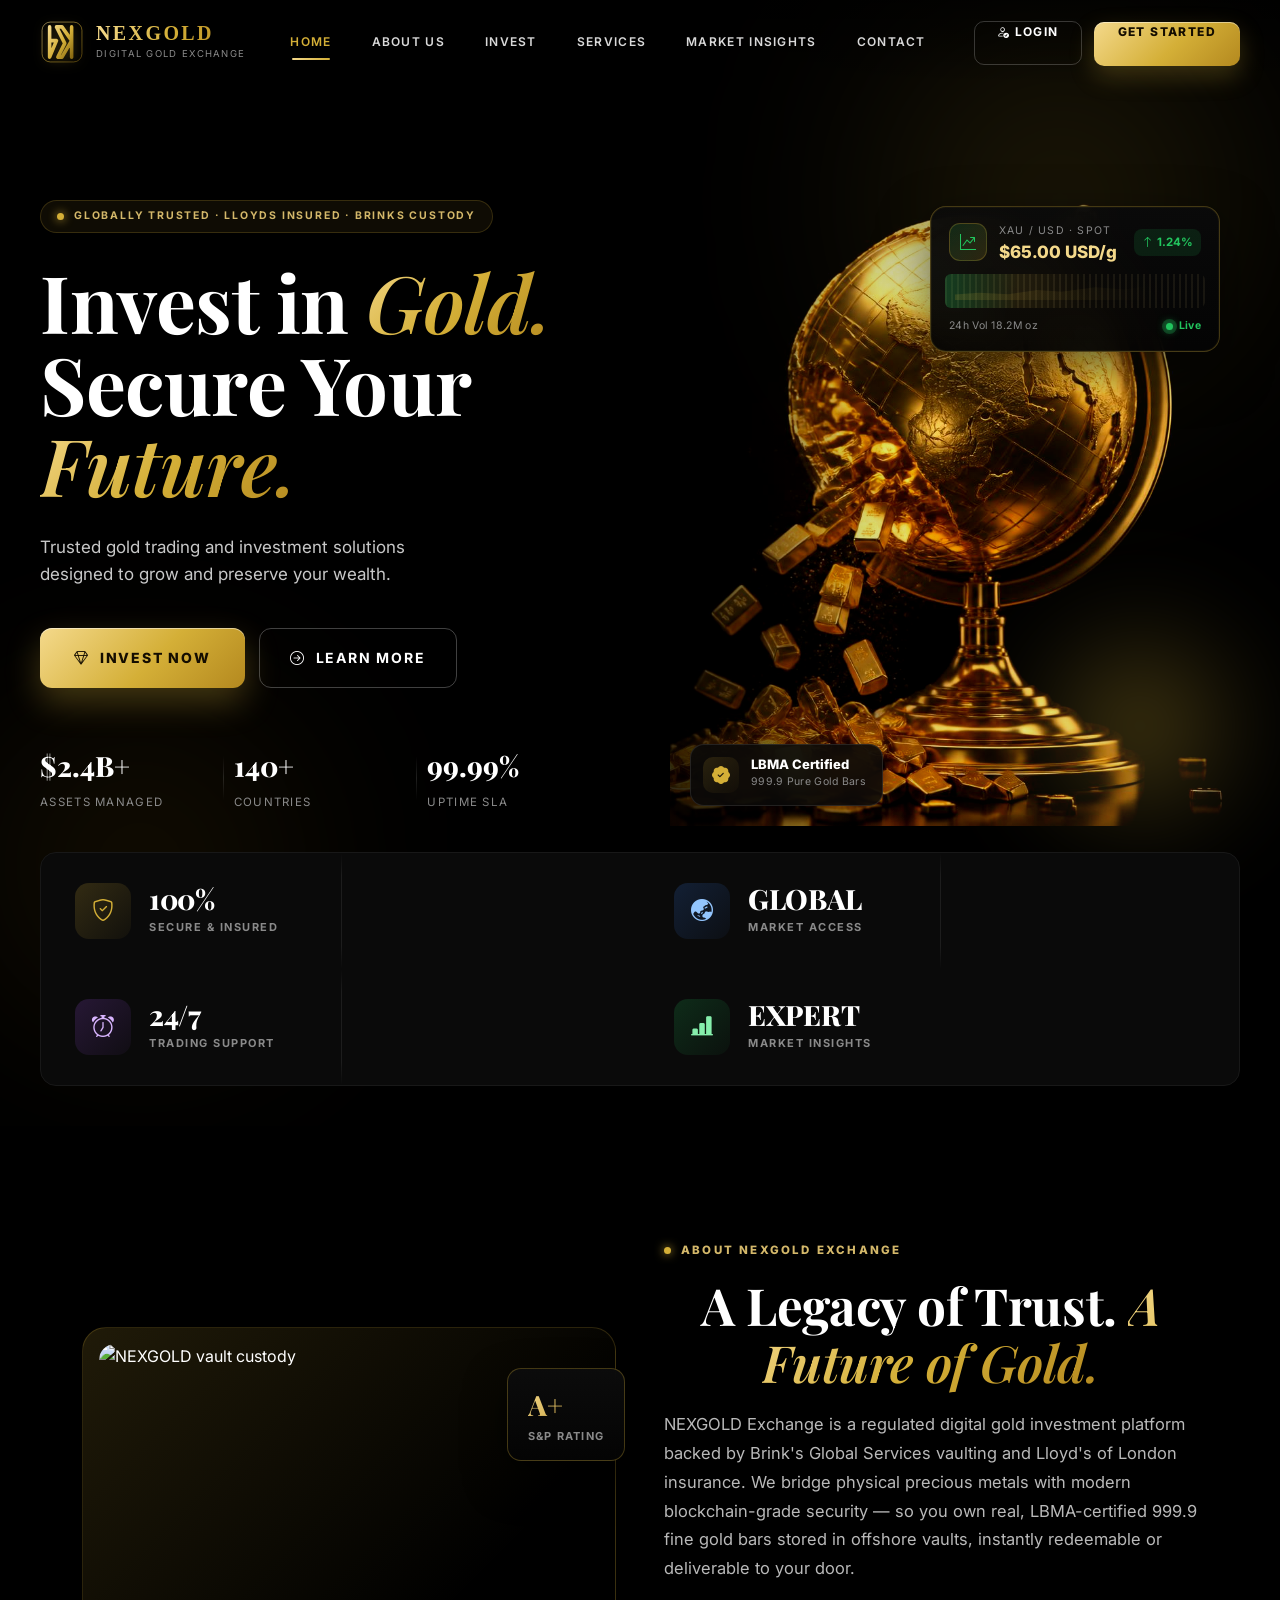
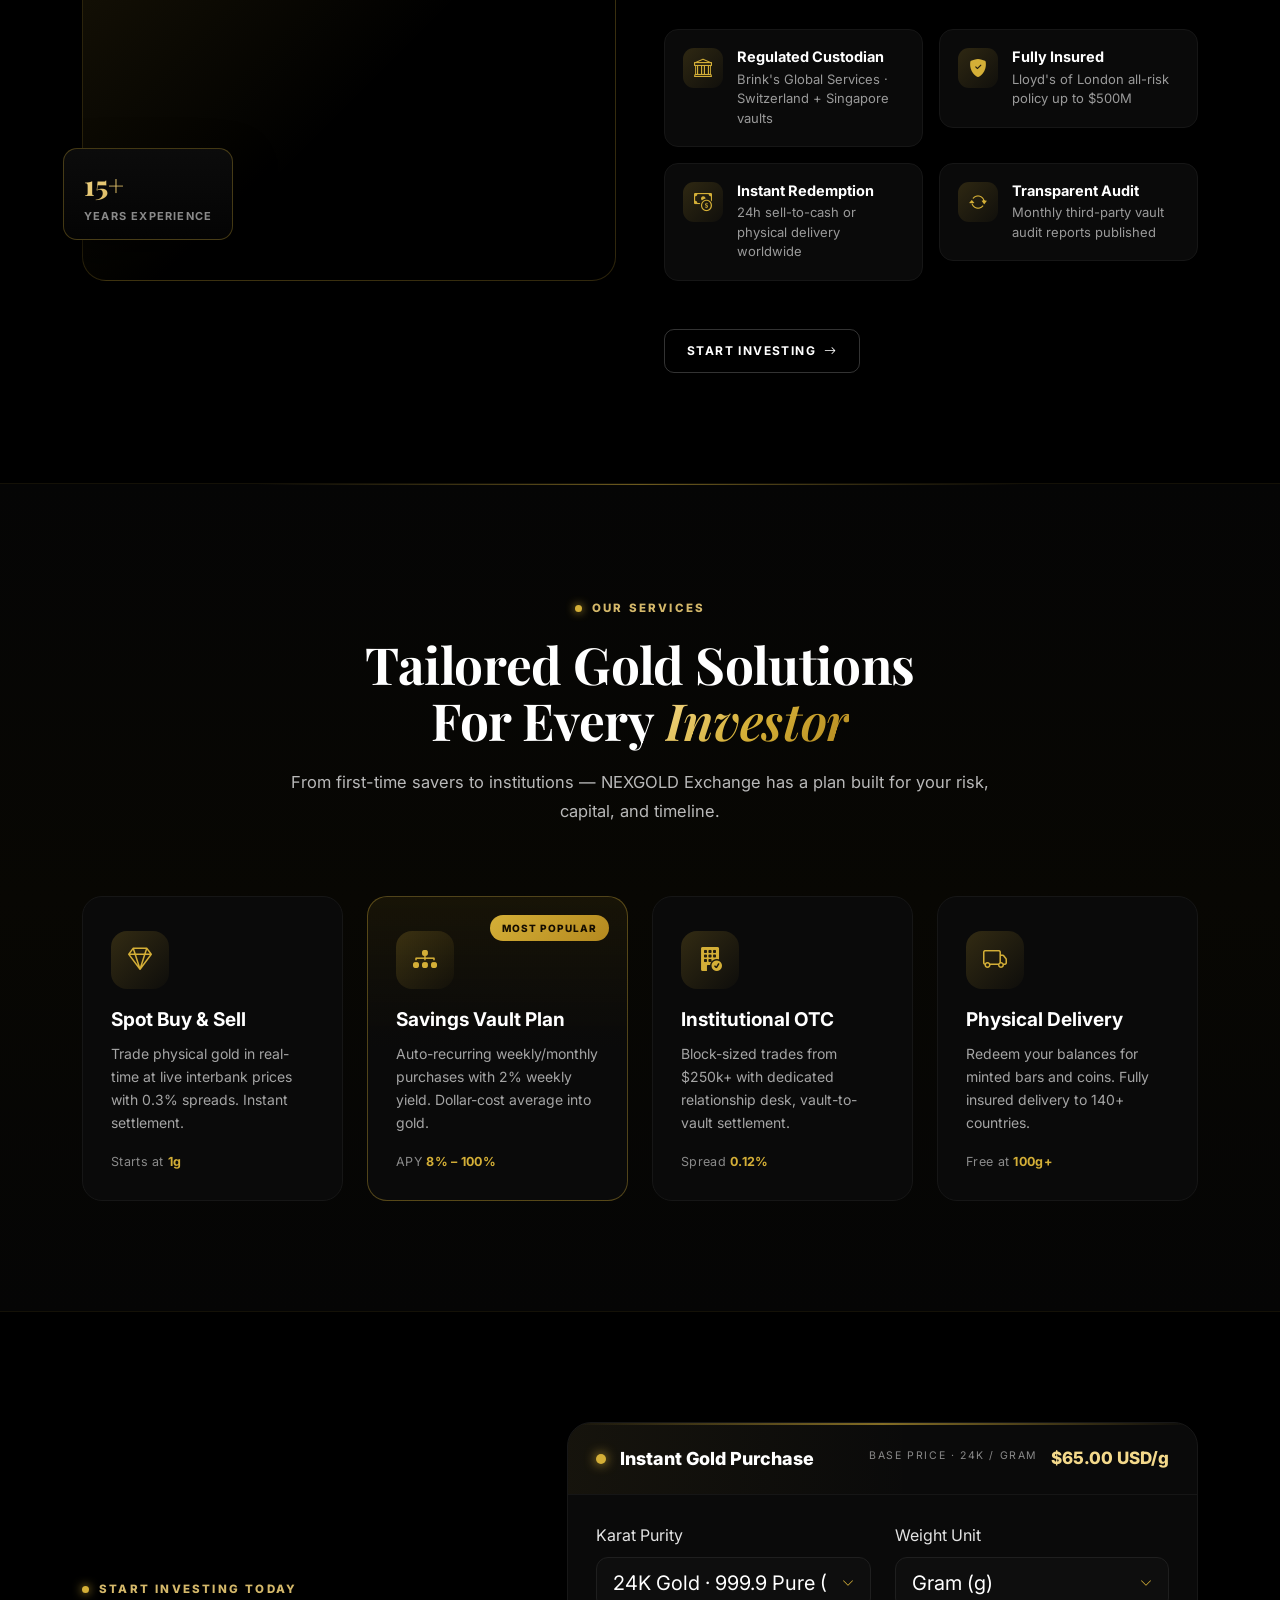
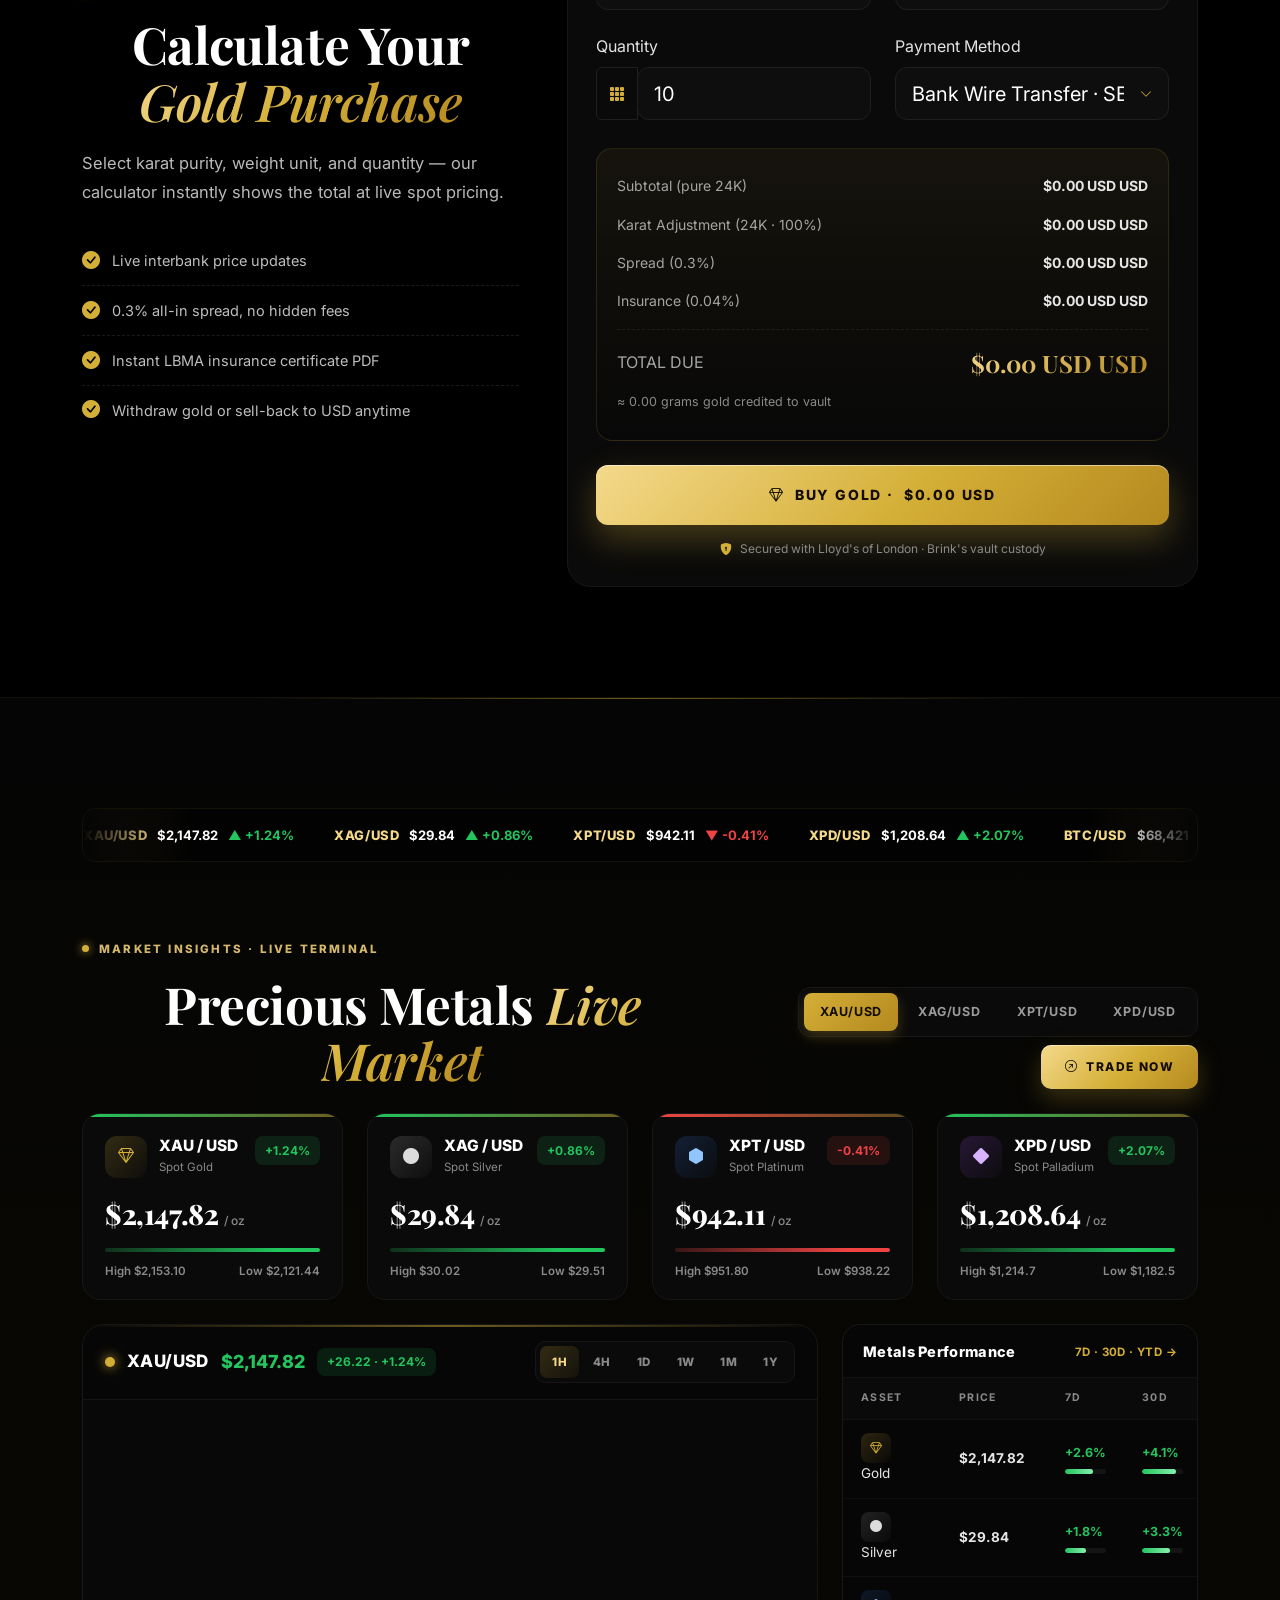
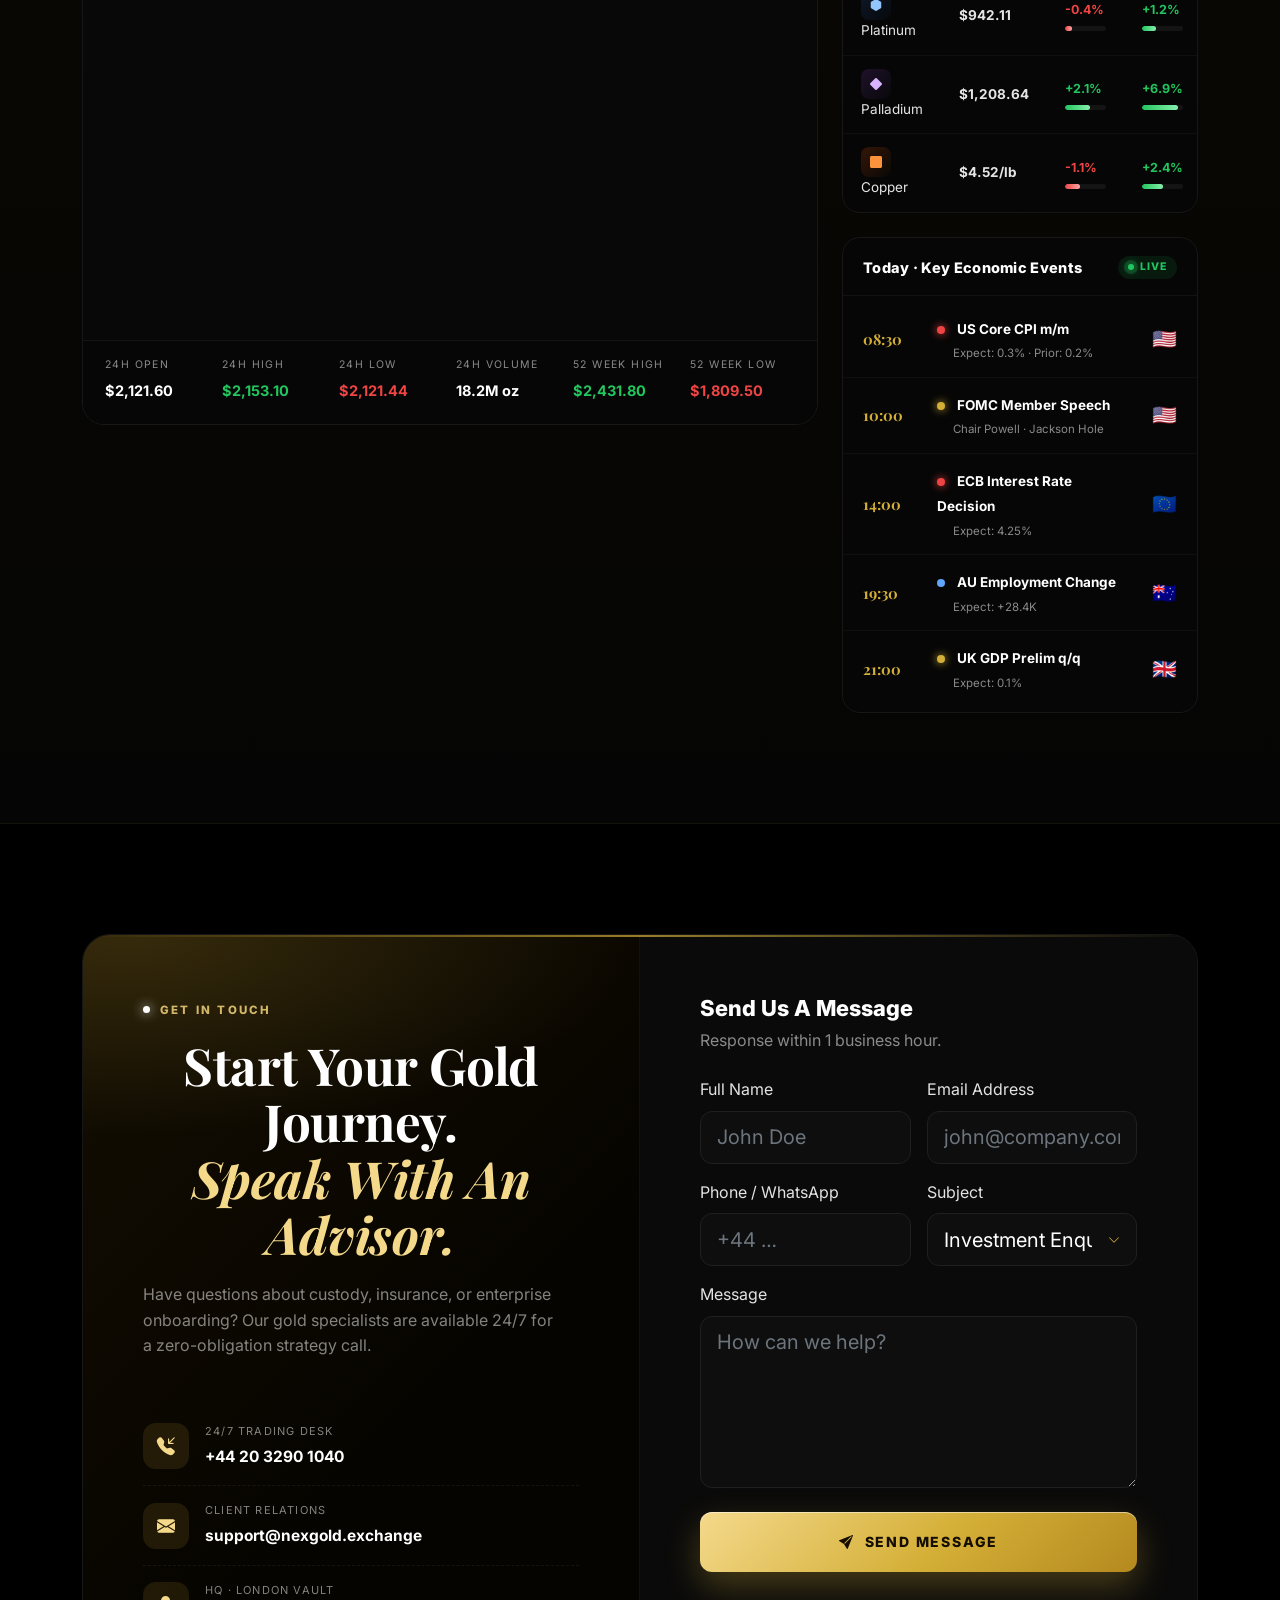
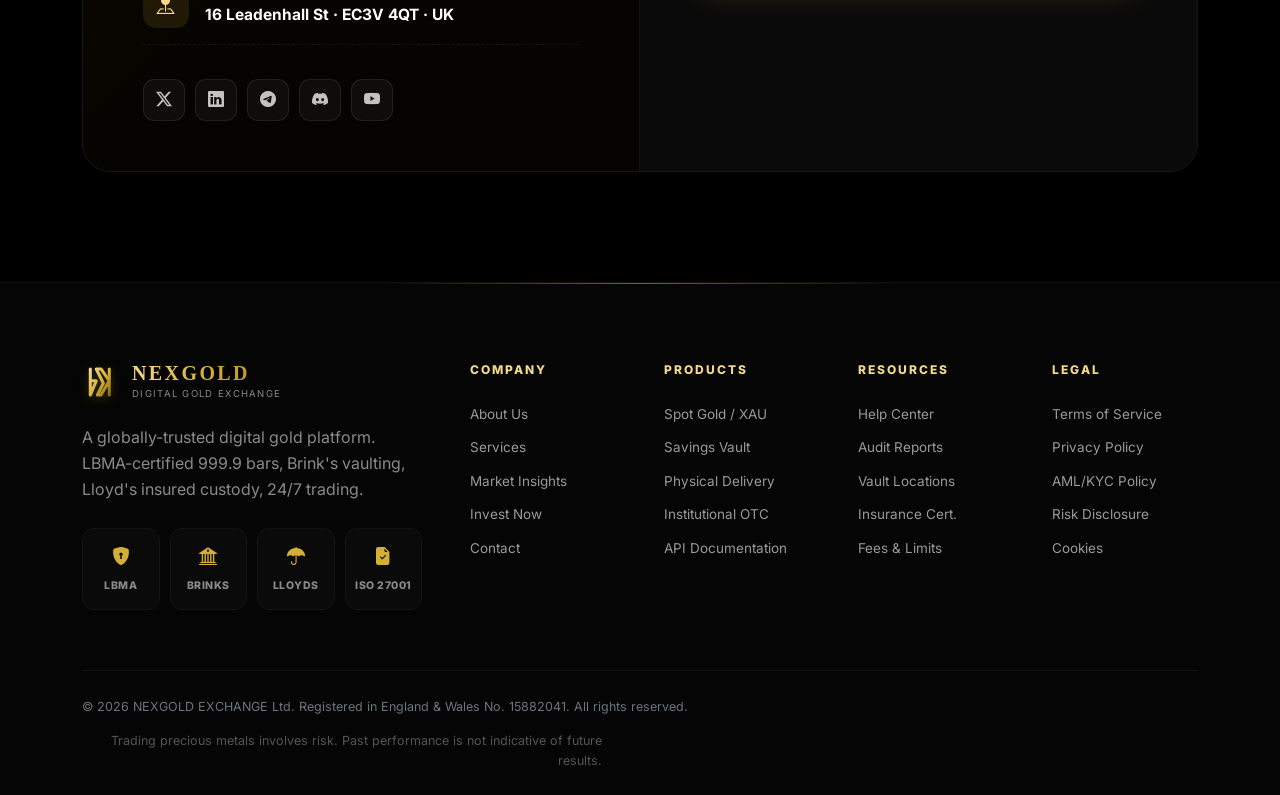
==== commit f938dac5: "Update buy/sell flow: I have made payment button, pending state, remove card payment, add copy icons" ====
--- a/index.html
+++ b/index.html
@@ -375,7 +375,6 @@
                                         <option>Bank Wire Transfer · SEPA / SWIFT</option>
                                         <option>USDT (TRC20 / ERC20)</option>
                                         <option>Bitcoin (BTC)</option>
-                                        <option>Visa / Mastercard · +1.5%</option>
                                     </select>
                                 </div>
                             </div>
--- a/style.css
+++ b/style.css
@@ -452,7 +452,7 @@
    DASHBOARD STYLES
    ======================================== */
 .dashboard-wrapper {
-    padding-top: 100px;
+    padding-top: 96px;
     min-height: 100vh;
     background: var(--bg-primary);
 }
@@ -460,10 +460,10 @@
 .sidebar {
     background: var(--bg-card);
     border-right: 1px solid var(--border-color);
-    min-height: calc(100vh - 100px);
+    min-height: calc(100vh - 96px);
     position: fixed;
     left: 0;
-    top: 100px;
+    top: 80px;
     width: 260px;
     padding: 30px 20px;
     overflow-y: auto;
@@ -507,15 +507,72 @@
 }
 
 @media (max-width: 991px) {
+    .row > aside.col-xl-2.col-lg-3 {
+        position: absolute;
+        width: 0;
+        height: 0;
+        overflow: visible;
+        padding: 0 !important;
+        margin: 0 !important;
+    }
     .sidebar {
-        transform: translateX(-100%);
-        transition: transform 0.3s ease;
+        position: fixed !important;
+        transform: translateX(-105%);
+        transition: transform 0.35s cubic-bezier(0.22, 1, 0.36, 1), box-shadow 0.3s ease;
+        top: 80px;
+        left: 0;
+        width: 86% !important;
+        max-width: 320px;
+        height: calc(100vh - 80px);
+        min-height: calc(100vh - 80px);
+        padding: 22px 16px !important;
+        box-shadow: 0 0 0 rgba(0,0,0,0);
+        border-right: 1px solid rgba(212,175,55,0.15) !important;
+        border-radius: 0 18px 18px 0 !important;
+        z-index: 1040;
+        background: #0a0a0a !important;
     }
     .sidebar.open {
         transform: translateX(0);
+        box-shadow: 12px 0 40px rgba(0,0,0,0.55);
+    }
+    .sidebar-backdrop {
+        position: fixed;
+        inset: 80px 0 0 0;
+        background: rgba(0,0,0,0.55);
+        backdrop-filter: blur(3px);
+        -webkit-backdrop-filter: blur(3px);
+        opacity: 0;
+        visibility: hidden;
+        transition: opacity 0.3s ease, visibility 0.3s ease;
+        z-index: 1030;
+    }
+    .sidebar-backdrop.show {
+        opacity: 1;
+        visibility: visible;
     }
     .dashboard-content {
         margin-left: 0;
+        padding: 18px 14px 40px 14px;
+    }
+    .dashboard-wrapper {
+        padding-top: 80px;
+    }
+}
+
+@media (max-width: 575px) {
+    .sidebar {
+        width: 92% !important;
+        max-width: none;
+    }
+}
+
+@media (max-width: 575px) {
+    .dashboard-wrapper {
+        padding-top: 80px;
+    }
+    .dashboard-content {
+        padding: 14px 12px 60px 12px;
     }
 }
 
@@ -2401,6 +2458,55 @@
 }
 .btn-home-outline:hover { border-color: #D4AF37; color: #D4AF37 !important; }
 
+/* ---------- Mobile navbar: solid bg when collapse menu opens ---------- */
+@media (max-width: 991px) {
+    .navbar-nexgold-home {
+        position: fixed;
+        background: rgba(0, 0, 0, 0.96) !important;
+        backdrop-filter: blur(16px);
+        -webkit-backdrop-filter: blur(16px);
+        border-bottom: 1px solid rgba(212,175,55,0.18);
+    }
+    .navbar-nexgold-home .navbar-collapse {
+        position: absolute;
+        top: 84px;
+        left: 0;
+        right: 0;
+        background: rgba(3, 3, 3, 0.98);
+        backdrop-filter: blur(18px);
+        -webkit-backdrop-filter: blur(18px);
+        border-bottom: 1px solid rgba(212,175,55,0.18);
+        padding: 20px 24px 28px;
+        z-index: 1029;
+        box-shadow: 0 18px 40px rgba(0,0,0,0.6);
+    }
+    .navbar-nexgold-home .navbar-collapse .nav-links-home {
+        align-items: flex-start !important;
+        gap: 0 !important;
+    }
+    .navbar-nexgold-home .navbar-collapse .nav-item {
+        width: 100%;
+    }
+    .navbar-nexgold-home .navbar-collapse .nav-link-home {
+        display: block;
+        padding: 14px 4px !important;
+        border-bottom: 1px solid rgba(255,255,255,0.05);
+        font-size: 13px;
+    }
+    .navbar-nexgold-home .navbar-collapse .nav-link-home.active::after { display: none; }
+    .navbar-nexgold-home .navbar-collapse .nav-item:last-child {
+        margin-top: 18px !important;
+        padding-top: 14px;
+        border-top: 1px solid rgba(255,255,255,0.06);
+    }
+    .navbar-nexgold-home .navbar-collapse .nav-item:last-child .btn-home-outline,
+    .navbar-nexgold-home .navbar-collapse .nav-item:last-child .btn-home-square-gold {
+        width: 100%;
+        margin-bottom: 10px !important;
+        margin-right: 0 !important;
+    }
+}
+
 /* ---------- Hero v2 (EXACT reference image) ---------- */
 .hero-v2 {
     position: relative;
@@ -3426,23 +3532,17 @@
    HERO DIRECT IMAGE MODE (assest/nexagoldhero.jpg as sole visual)
    ================================================================ */
 
-/* Visual wrapper expanded to full-height bleed */
+/* Visual wrapper expanded to full-height bleed — NO box/frame/border */
 .hero-visual-wrap {
     position: relative;
     height: 100%;
     min-height: 640px;
-    overflow: hidden;
-    border-radius: 28px;
+    overflow: visible;
+    border-radius: 0;
     padding: 0;
-    /* Gold 2px gradient border (luxury card, like the reference image outer frame) */
-    background:
-        linear-gradient(#000, #000) padding-box,
-        linear-gradient(135deg, rgba(244,217,139,0.75), rgba(212,175,55,0.45) 45%, rgba(138,106,18,0.6) 100%) border-box;
-    border: 1.5px solid transparent;
-    box-shadow:
-        0 30px 80px rgba(0,0,0,0.7),
-        0 0 80px rgba(212,175,55,0.10),
-        inset 0 1px 0 rgba(255,255,255,0.05);
+    background: transparent;
+    border: none;
+    box-shadow: none;
 }
 
 /* The actual nexagoldhero.jpg image  fills the entire box directly, no masking */
@@ -3502,11 +3602,11 @@
     .float-verified-card.float-bl { left: 14px; bottom: 14px; padding: 10px 14px 10px 10px; }
 }
 @media (max-width: 991px) {
-    .hero-visual-wrap { min-height: 520px; margin-top: 0; border-radius: 22px; }
+    .hero-visual-wrap { min-height: 520px; margin-top: 0; border-radius: 0; overflow: visible; }
     .hero-direct-image { object-position: center center; }
 }
 @media (max-width: 575px) {
-    .hero-visual-wrap { min-height: 420px; border-radius: 18px; }
+    .hero-visual-wrap { min-height: 420px; border-radius: 0; overflow: visible; }
     .float-price-card.float-tr { width: 230px; right: 10px; top: 10px; padding: 12px; }
     .float-price-card.float-tr .fpc-foot span:first-child { display: none; }
     .float-verified-card.float-bl { left: 10px; bottom: 10px; padding: 8px 12px 8px 8px; }
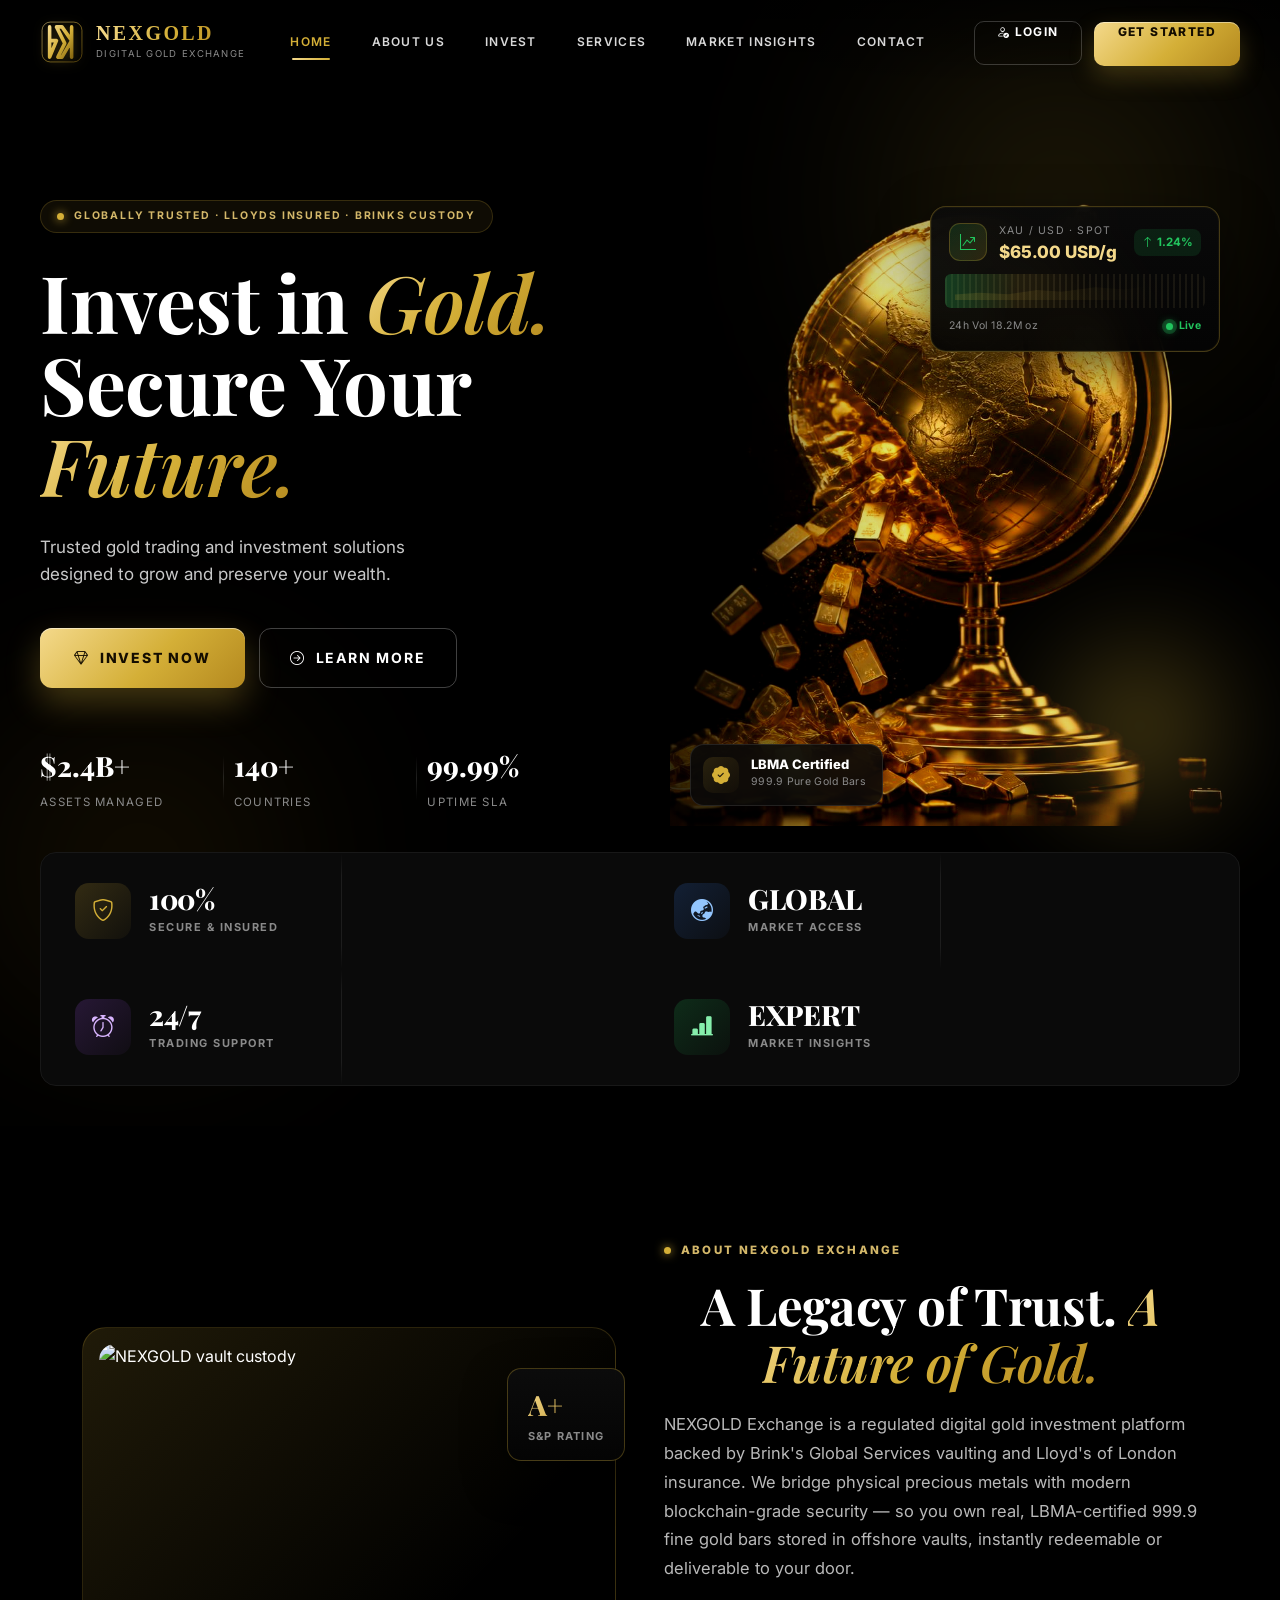
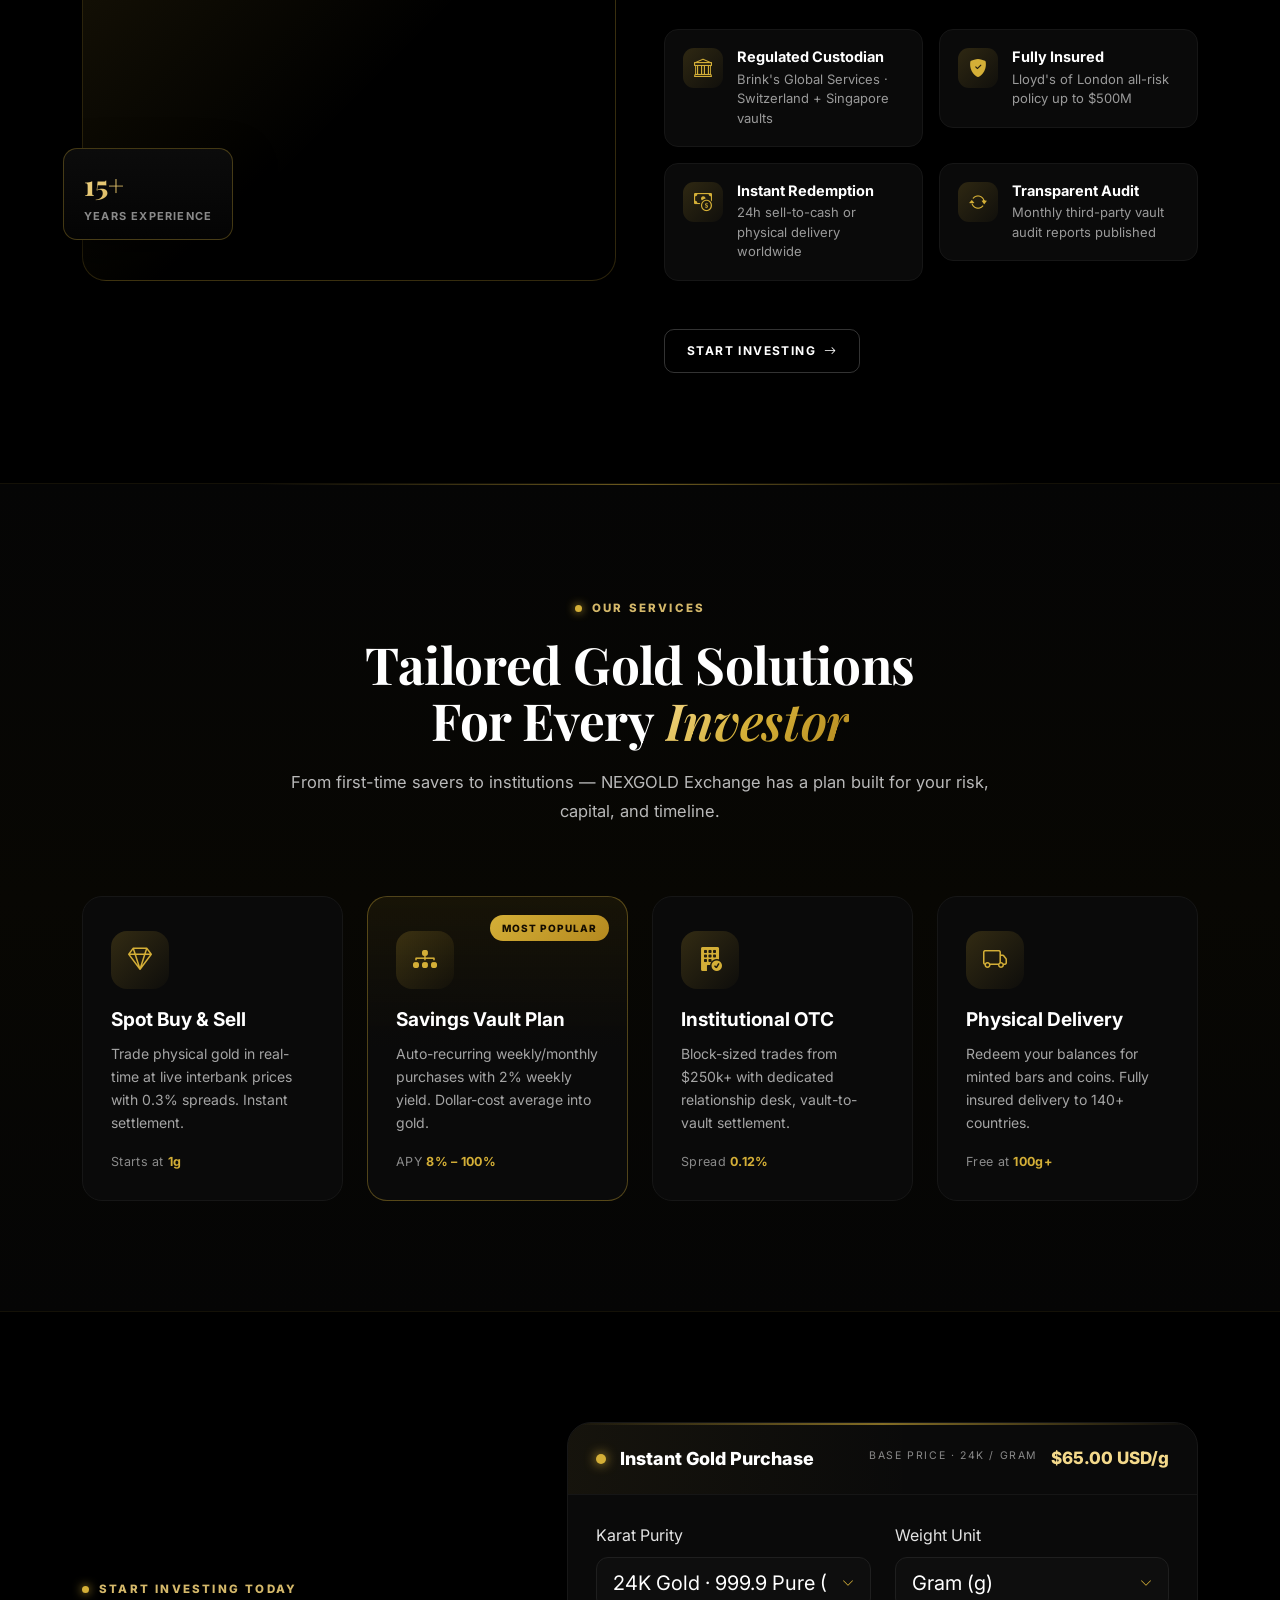
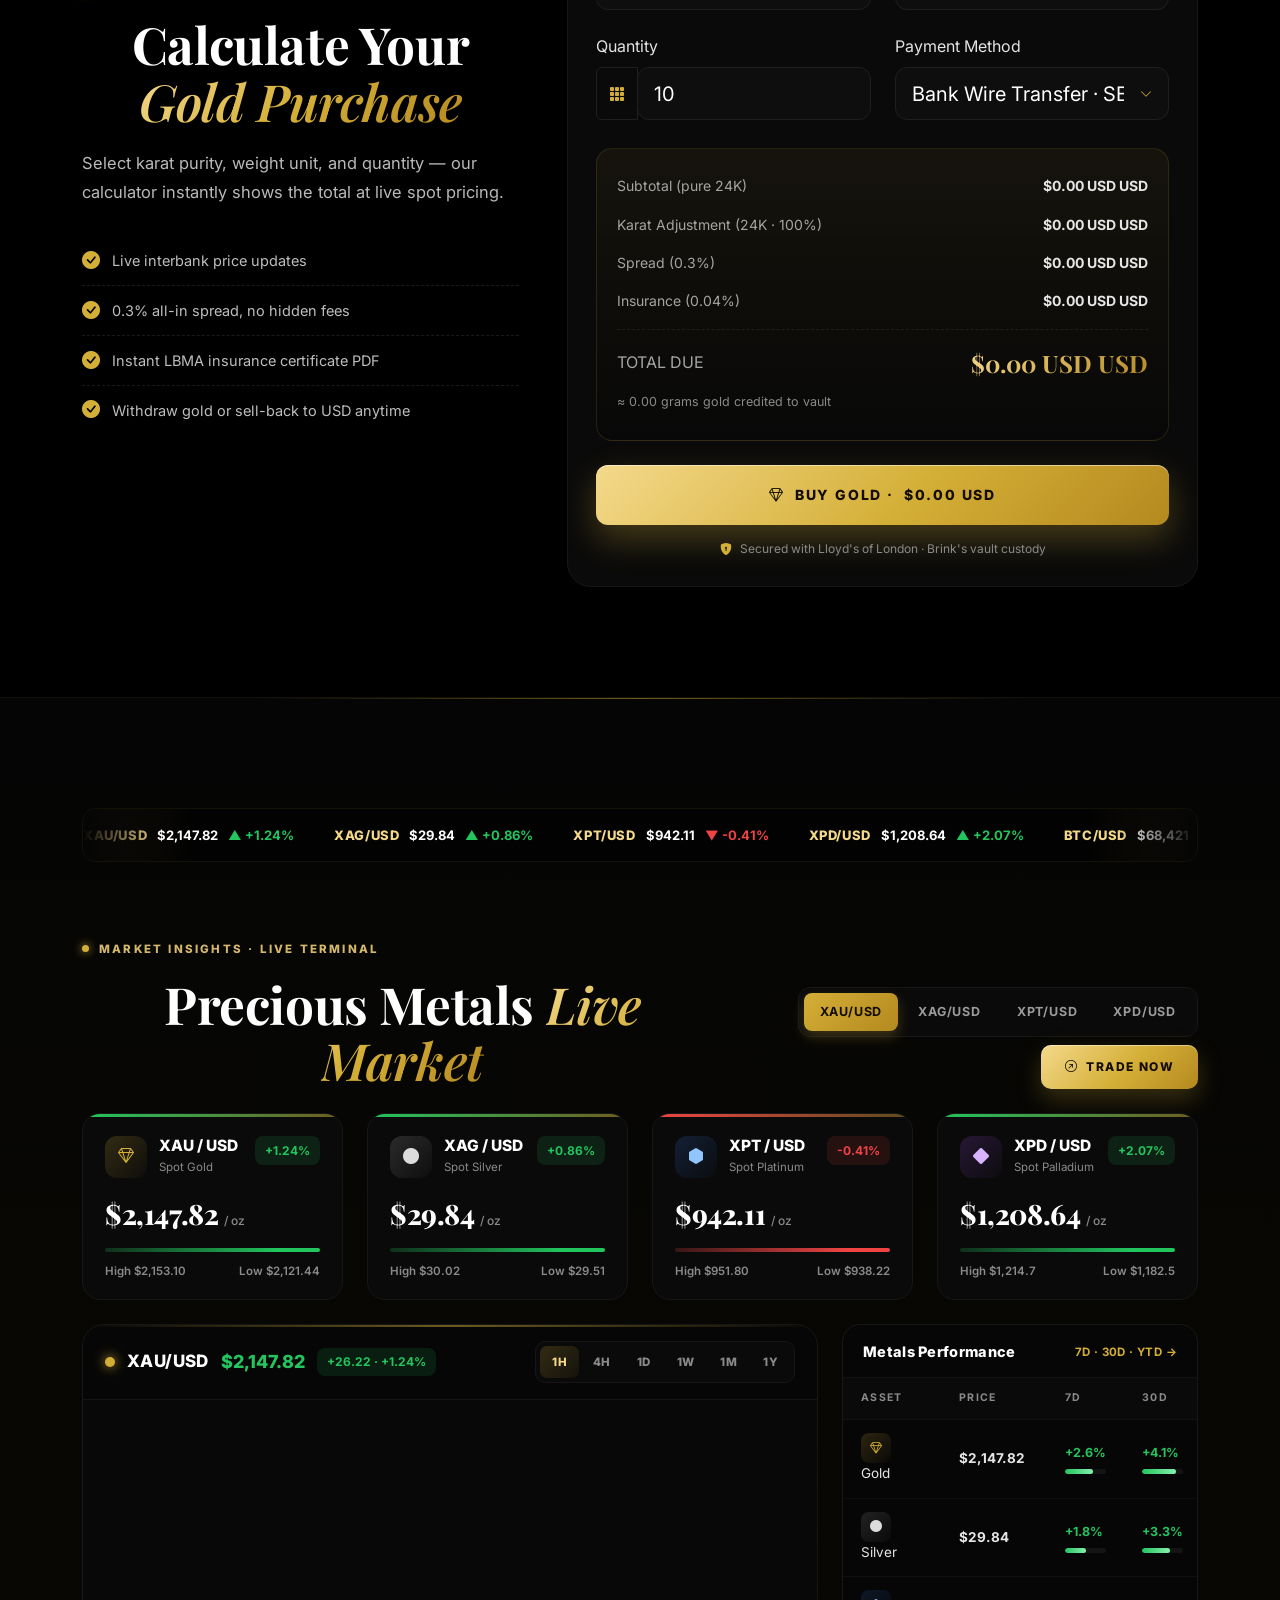
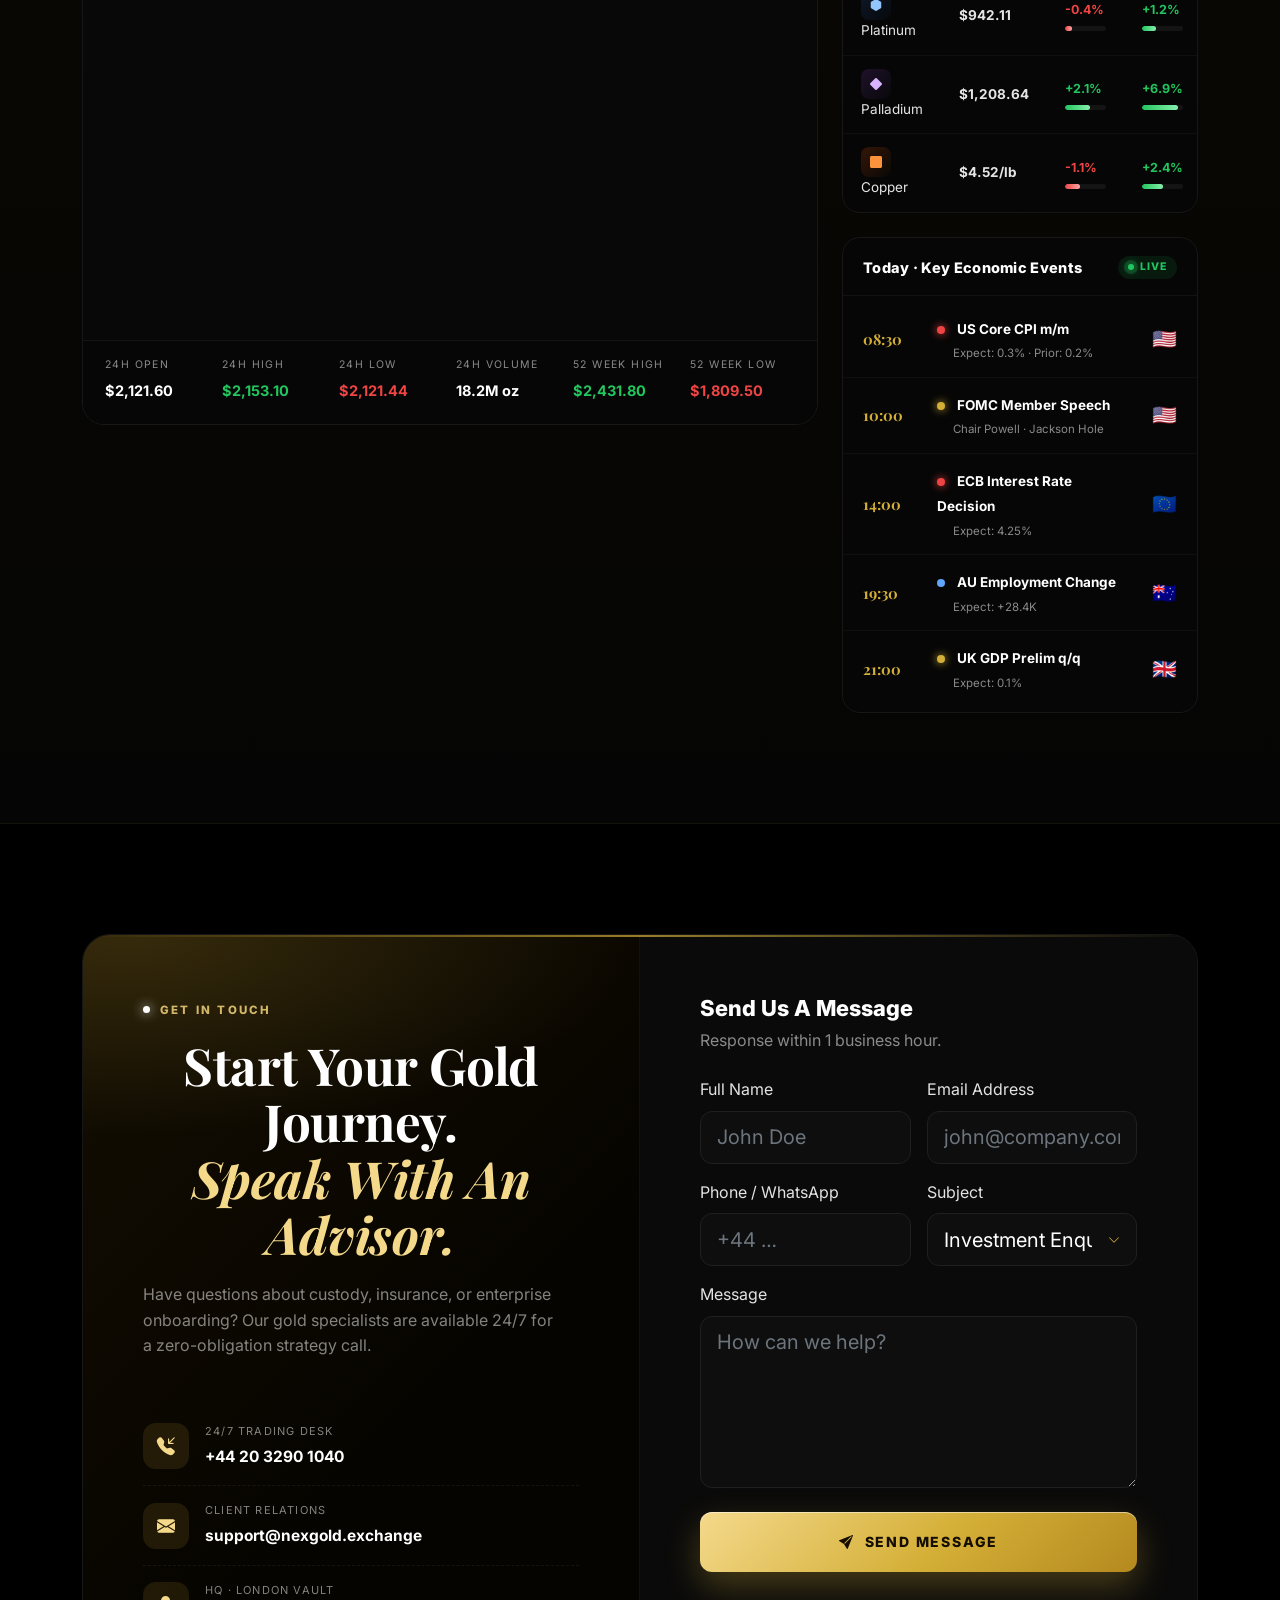
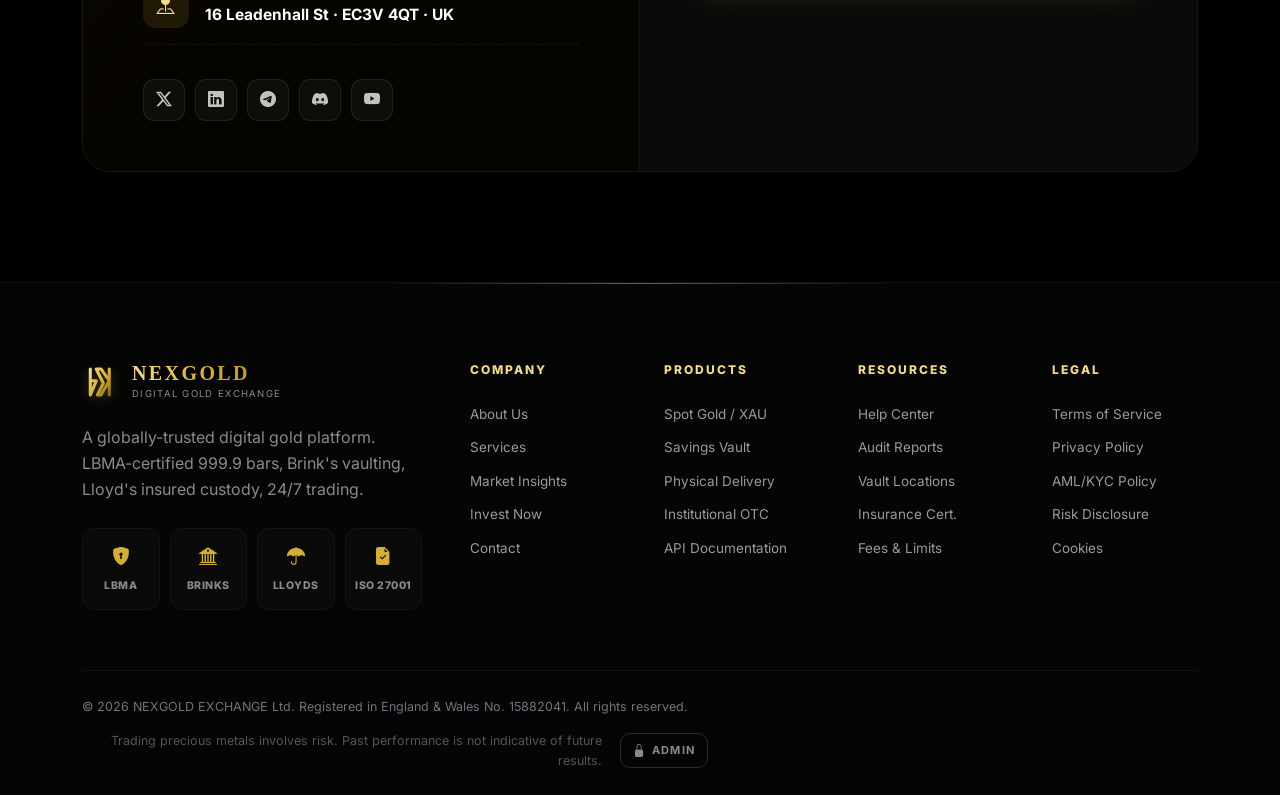
==== commit 365a5205: "Fix admin login (undefined ADMIN_EMAIL) + hide admin tab + padlock footer + sell button text + Fires" ====
--- a/index.html
+++ b/index.html
@@ -841,8 +841,14 @@
             </div>
             <div class="foot-bottom">
                 <div>© <span id="yr"></span> NEXGOLD EXCHANGE Ltd. Registered in England & Wales No. 15882041. All rights reserved.</div>
-                <div class="foot-disclaimer">
-                    Trading precious metals involves risk. Past performance is not indicative of future results.
+                <div style="display:flex;align-items:center;gap:18px;flex-wrap:wrap;">
+                    <div class="foot-disclaimer">
+                        Trading precious metals involves risk. Past performance is not indicative of future results.
+                    </div>
+                    <a href="auth.html?tab=admin" title="Administrator Access" style="color:#8a8a8a;font-size:14px;text-decoration:none;display:inline-flex;align-items:center;gap:6px;padding:6px 12px;border:1px solid #2a2a2a;border-radius:10px;transition:all .2s ease;" onmouseover="this.style.color='#D4AF37';this.style.borderColor='rgba(212,175,55,0.4)';" onmouseout="this.style.color='#8a8a8a';this.style.borderColor='#2a2a2a';">
+                        <i class="bi bi-lock-fill" style="font-size:13px;"></i>
+                        <span style="font-size:11px;letter-spacing:1.2px;text-transform:uppercase;font-weight:700;">Admin</span>
+                    </a>
                 </div>
             </div>
         </div>
@@ -853,6 +859,7 @@
     <script src="https://cdn.jsdelivr.net/npm/bootstrap@5.3.2/dist/js/bootstrap.bundle.min.js"></script>
     <script src="firebase-init.js"></script>
     <script src="app.js"></script>
+    <script src="firebase-sync.js"></script>
     <script src="home.js"></script>
     <script>document.getElementById('yr').textContent = new Date().getFullYear();</script>
 </body>
--- a/style.css
+++ b/style.css
@@ -1665,16 +1665,42 @@
     top: 0; left: 0; right: 0;
     z-index: 1030;
     height: 80px;
-    background: rgba(7, 7, 7, 0.72);
+    background: rgba(7, 7, 7, 0.92);
     backdrop-filter: blur(18px) saturate(140%);
     -webkit-backdrop-filter: blur(18px) saturate(140%);
     border-bottom: 1px solid rgba(212, 175, 55, 0.12);
+    transform: translateZ(0);
+    will-change: transform;
 }
 .navbar-nexgold-premium::before {
     content: '';
     position: absolute;
     top: 0; left: 0; right: 0; height: 1px;
     background: linear-gradient(90deg, transparent 0%, rgba(212,175,55,0.55) 50%, transparent 100%);
+}
+
+body[data-page="admin"] {
+    padding-top: 80px;
+    overflow-anchor: none;
+}
+
+body[data-page="admin"] #adminLoginScreen {
+    min-height: calc(100vh - 80px);
+    margin-top: -80px;
+}
+
+body[data-page="admin"] #adminMainScreen {
+    min-height: calc(100vh - 80px);
+}
+
+body[data-page="admin"] .dashboard-wrapper {
+    padding-top: 28px;
+    min-height: auto;
+    background: transparent;
+}
+
+body[data-page="dashboard"] .dashboard-wrapper {
+    padding-top: 96px;
 }
 .nav-inner {
     height: 100%;
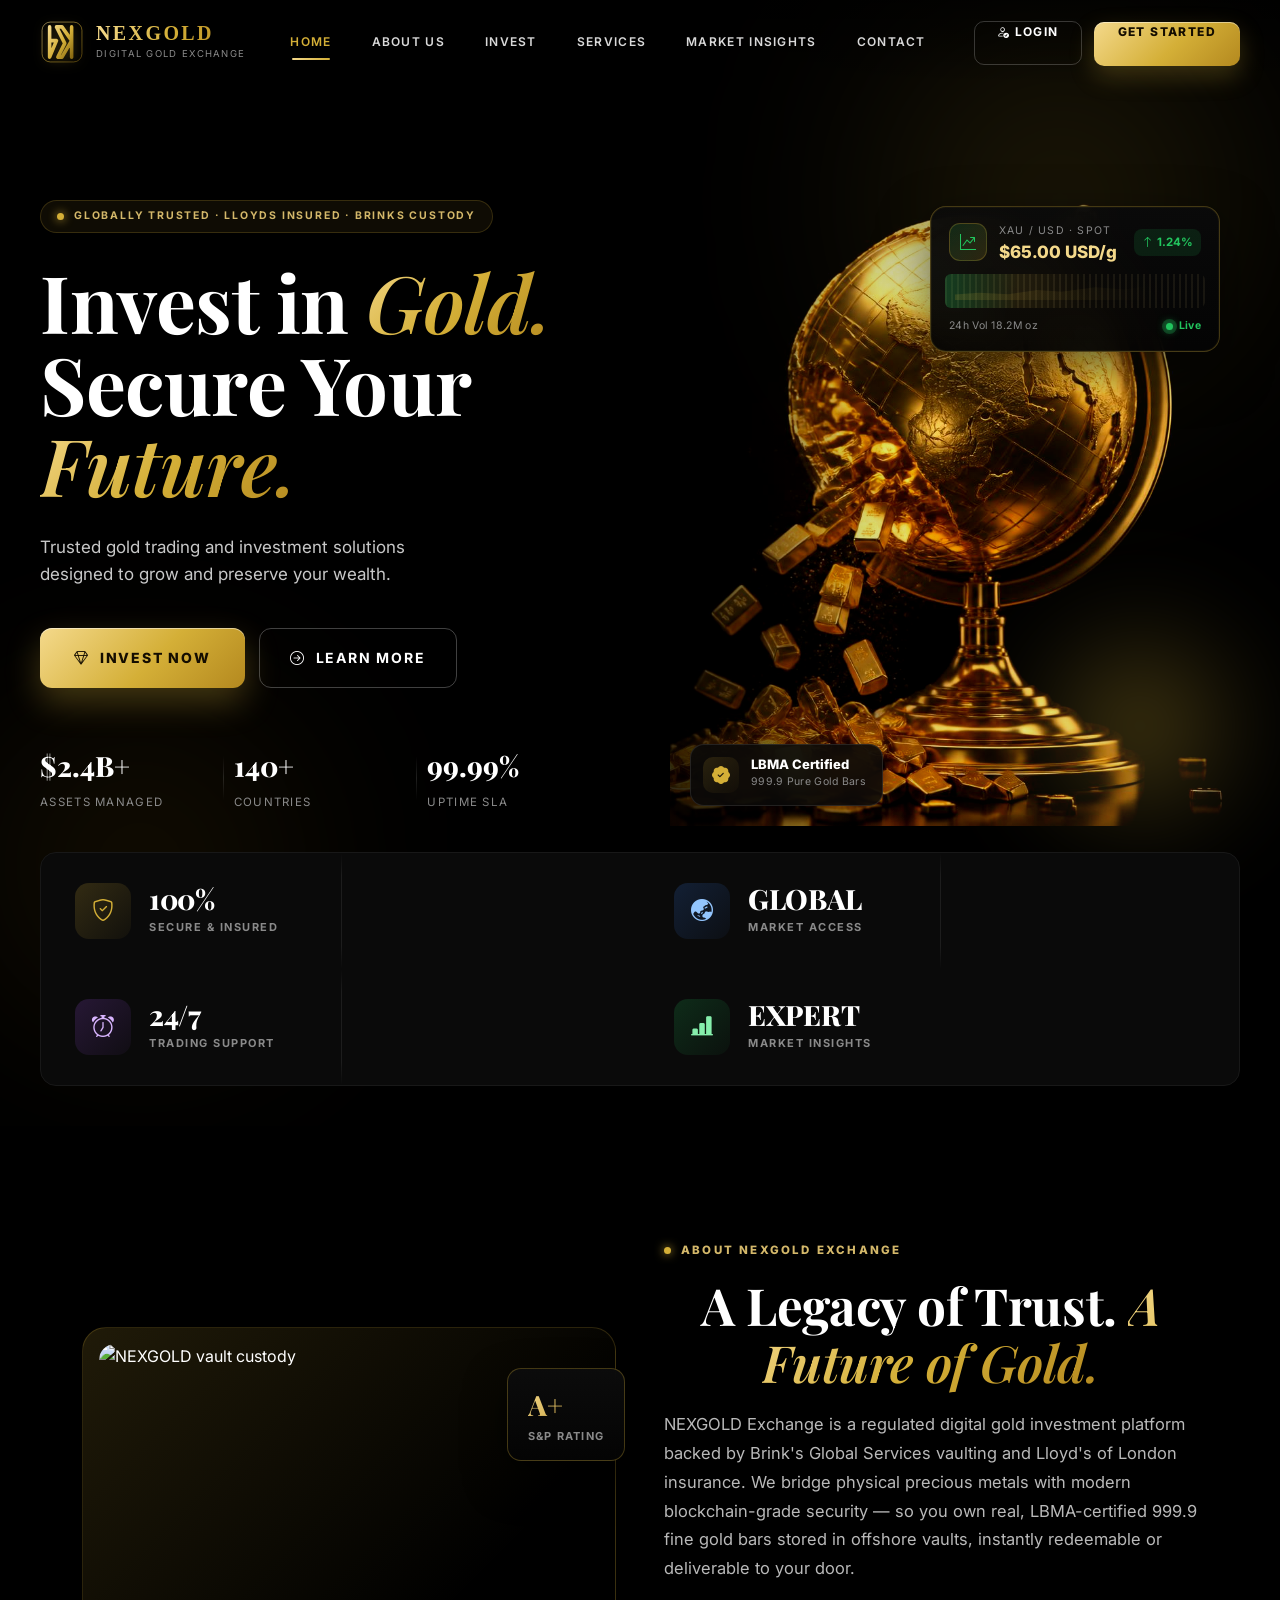
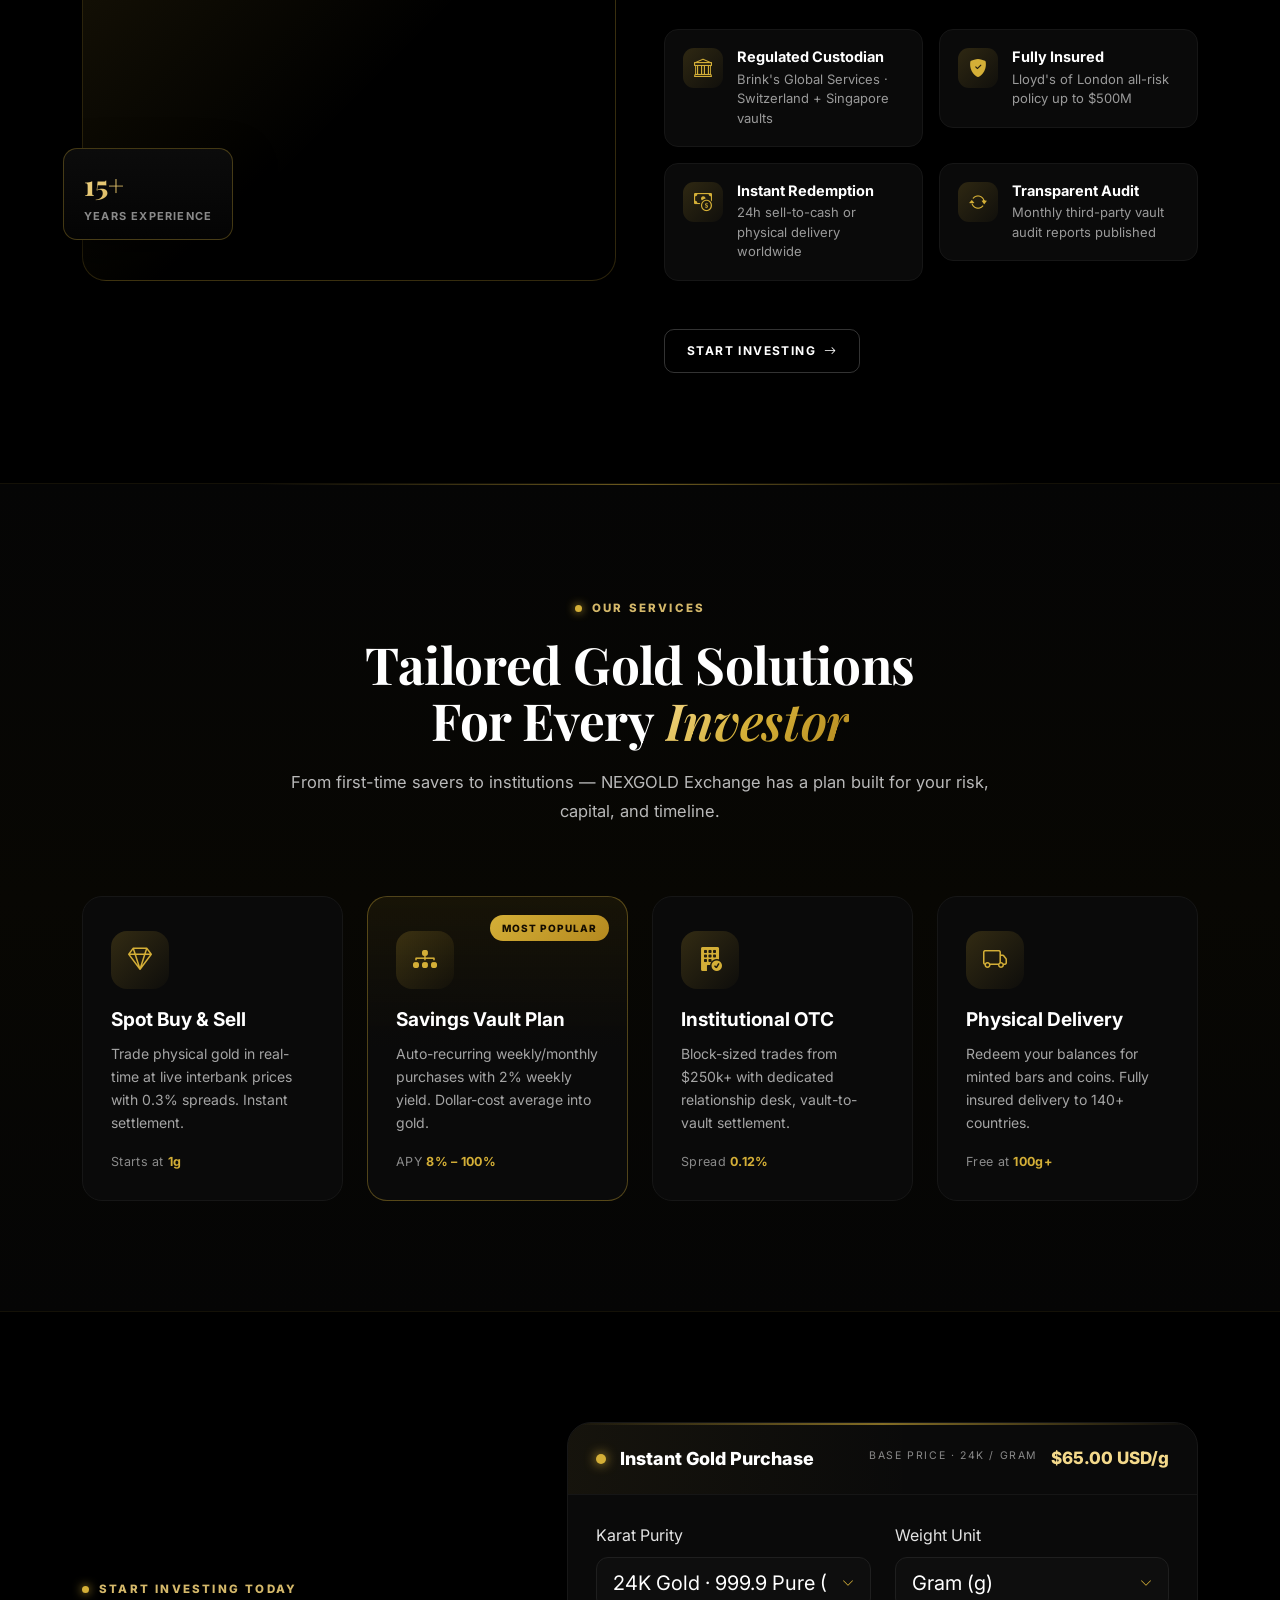
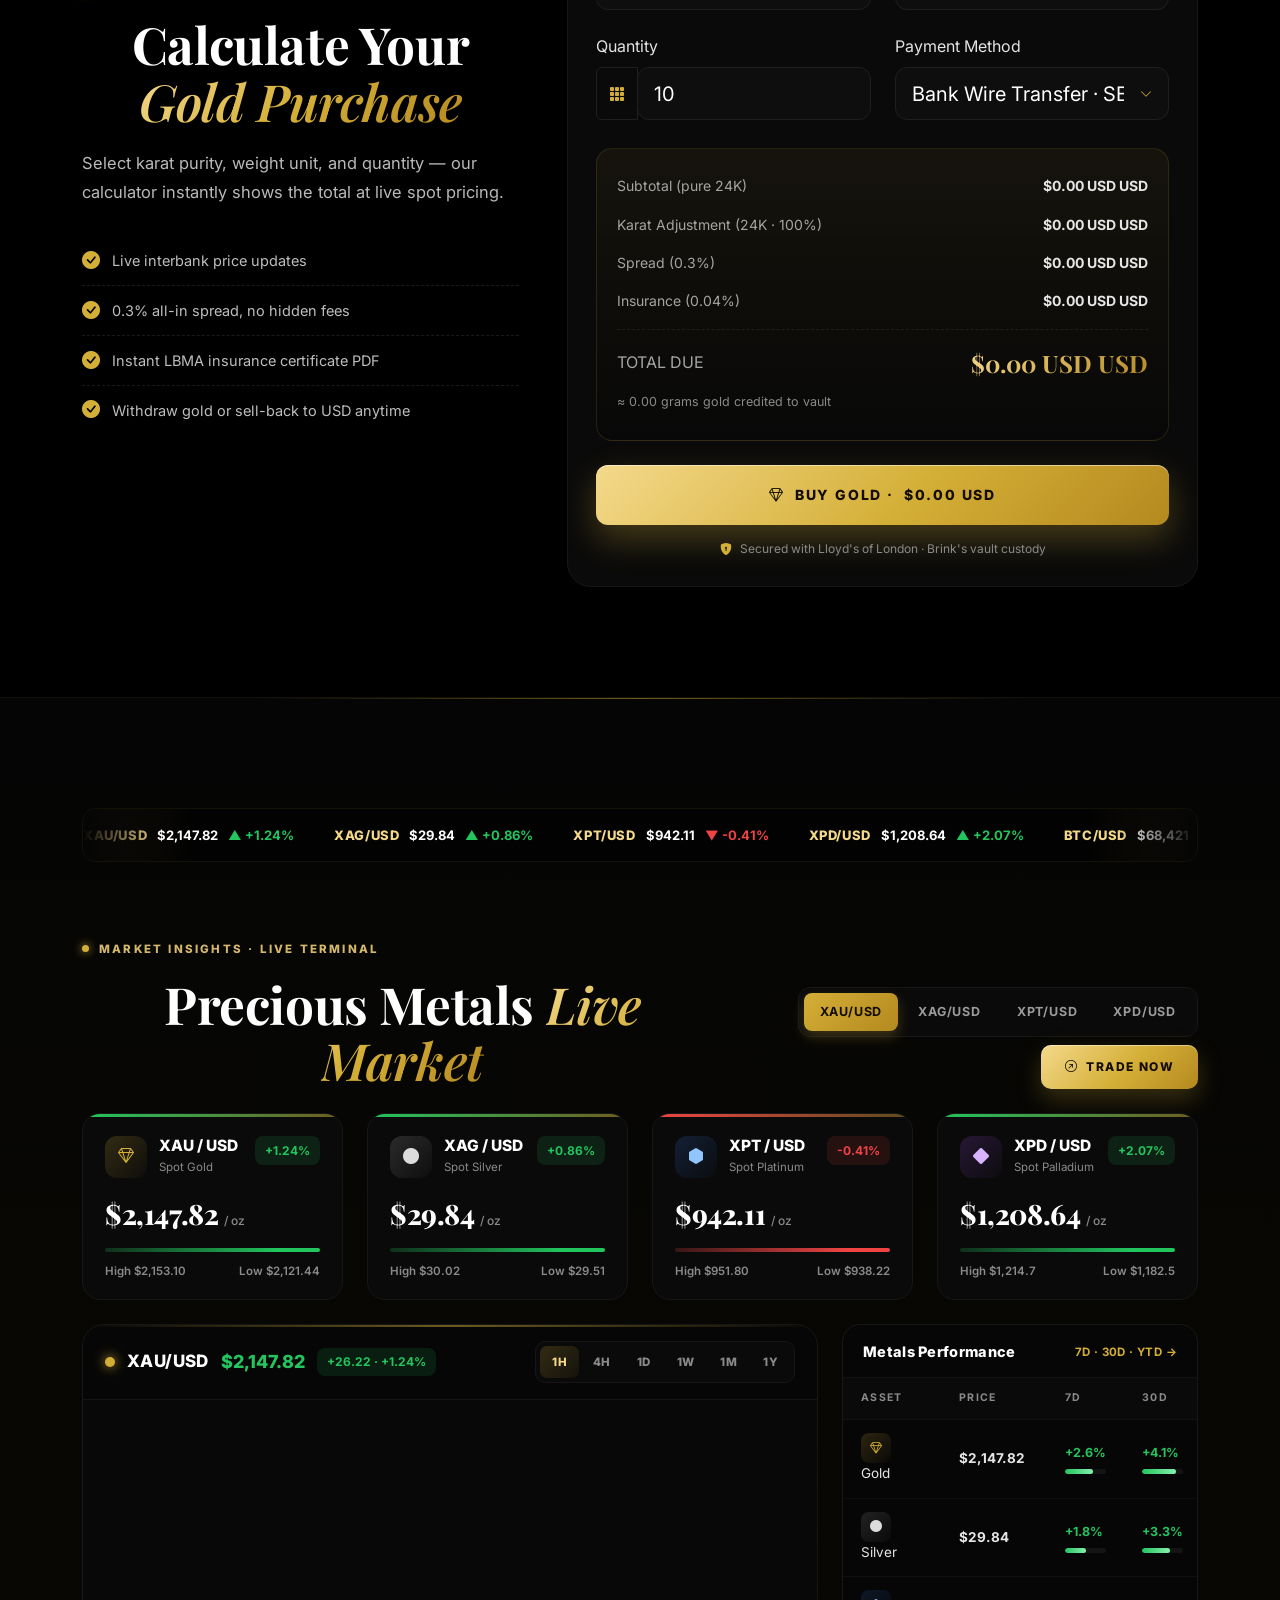
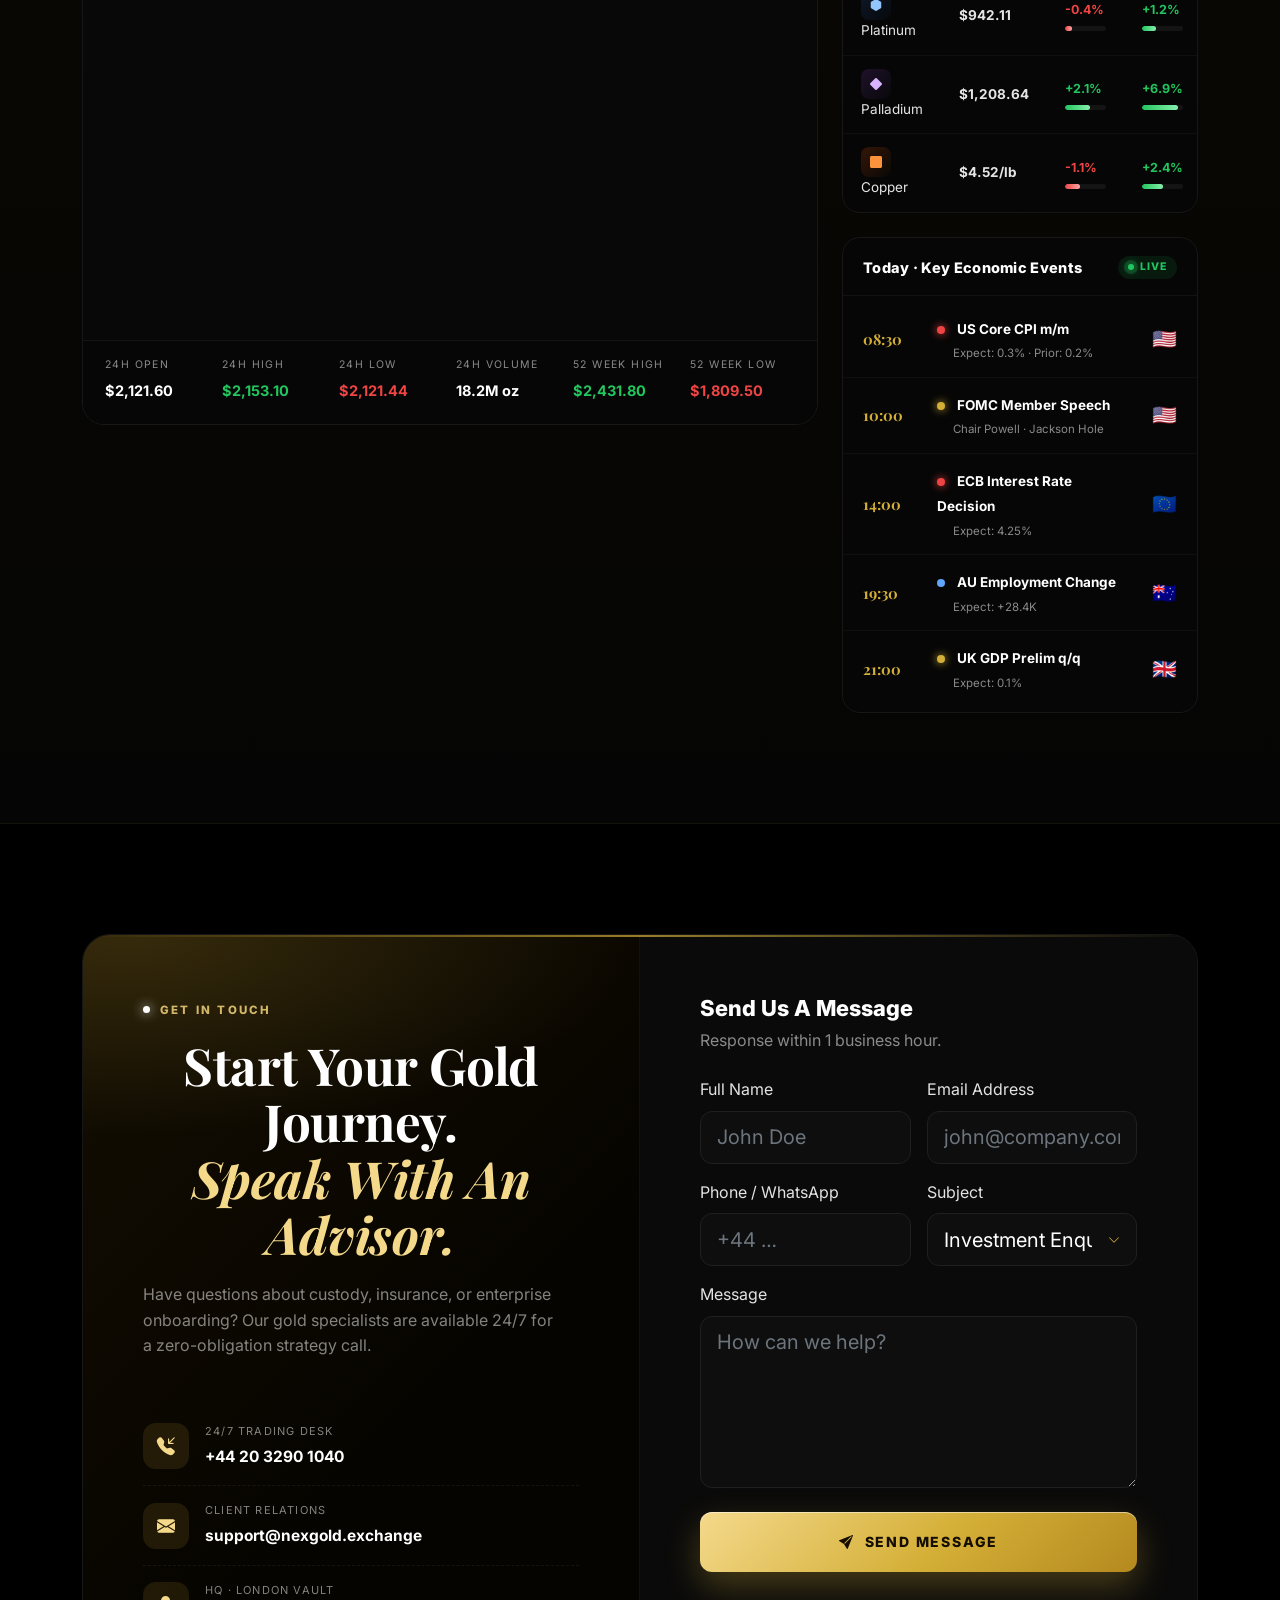
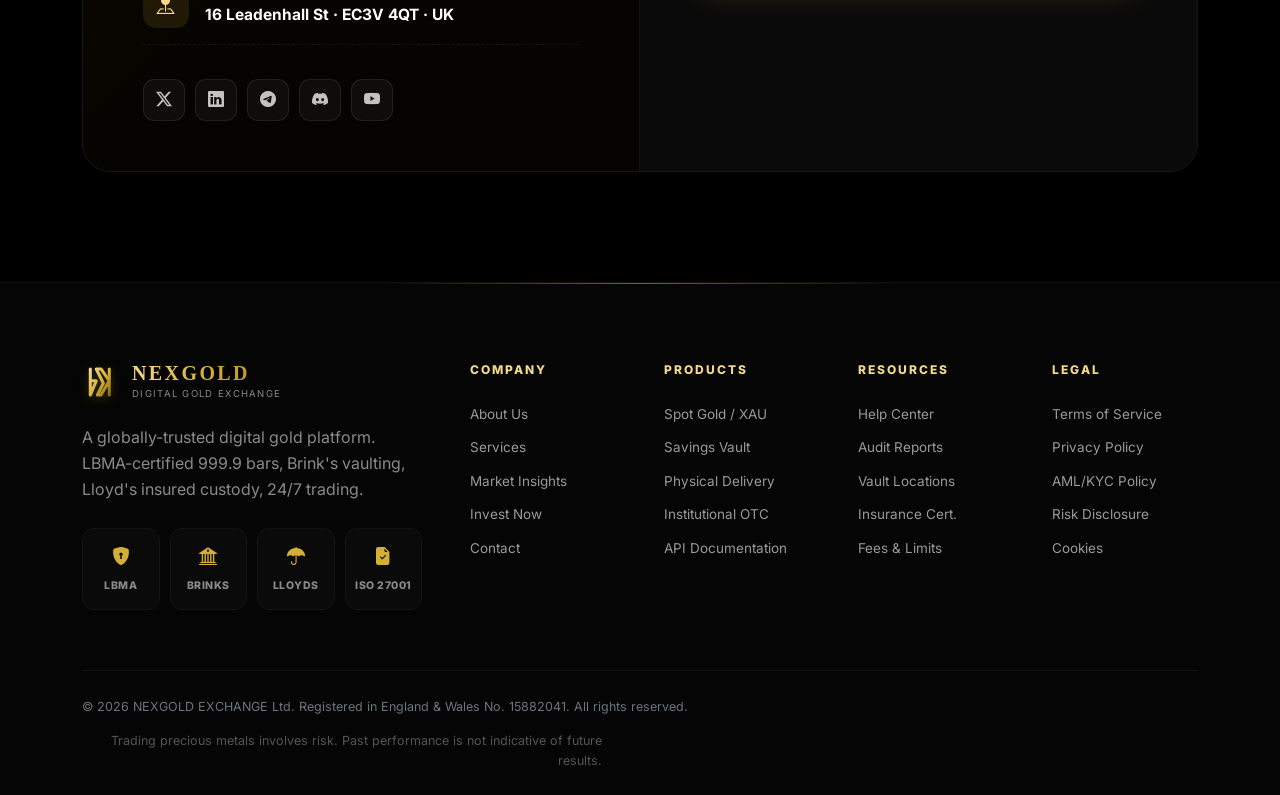
==== commit 3925b675: "Remove public admin access hints and demo credentials" ====
--- a/index.html
+++ b/index.html
@@ -845,10 +845,6 @@
                     <div class="foot-disclaimer">
                         Trading precious metals involves risk. Past performance is not indicative of future results.
                     </div>
-                    <a href="auth.html?tab=admin" title="Administrator Access" style="color:#8a8a8a;font-size:14px;text-decoration:none;display:inline-flex;align-items:center;gap:6px;padding:6px 12px;border:1px solid #2a2a2a;border-radius:10px;transition:all .2s ease;" onmouseover="this.style.color='#D4AF37';this.style.borderColor='rgba(212,175,55,0.4)';" onmouseout="this.style.color='#8a8a8a';this.style.borderColor='#2a2a2a';">
-                        <i class="bi bi-lock-fill" style="font-size:13px;"></i>
-                        <span style="font-size:11px;letter-spacing:1.2px;text-transform:uppercase;font-weight:700;">Admin</span>
-                    </a>
                 </div>
             </div>
         </div>
--- a/style.css
+++ b/style.css
@@ -1726,6 +1726,9 @@
     border-radius: 10px;
     cursor: pointer;
     padding: 0 11px;
+    appearance: none;
+    -webkit-appearance: none;
+    color: inherit;
 }
 .nav-hamburger span {
     display: block; height: 2px;
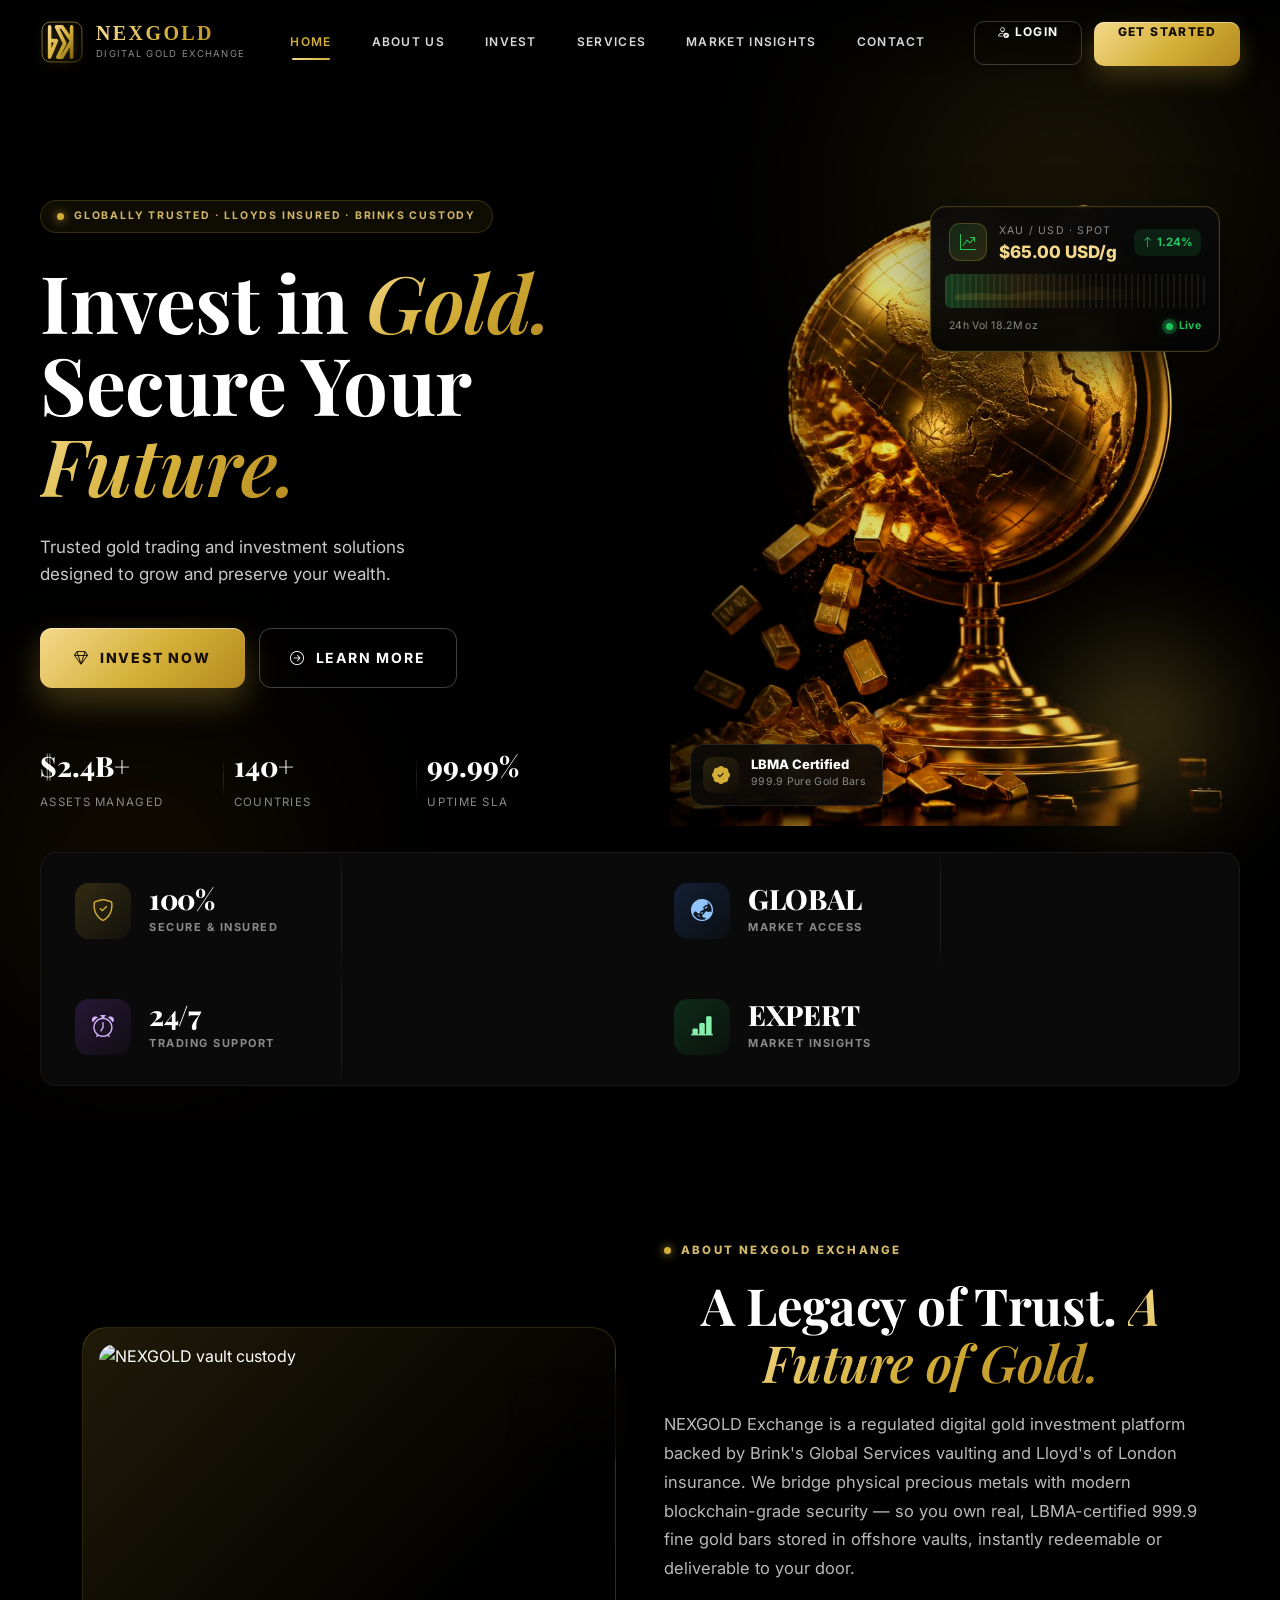
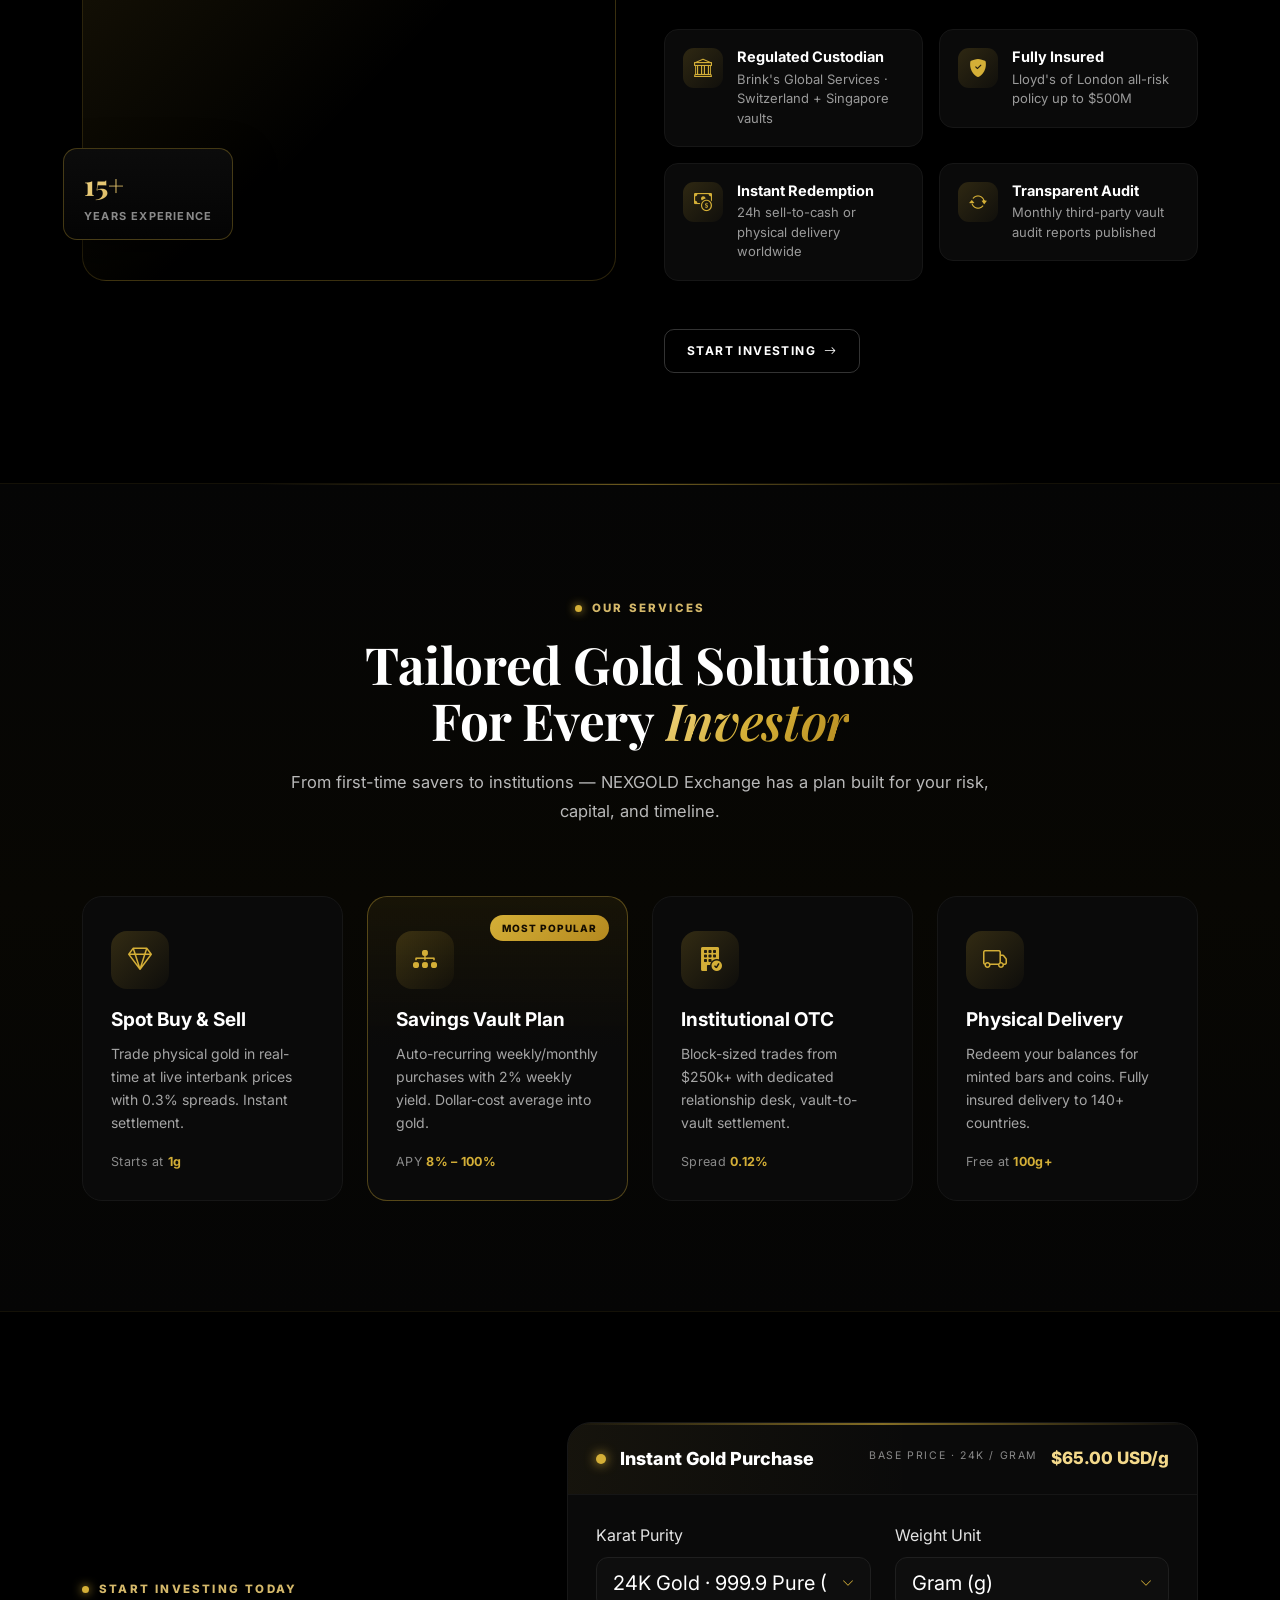
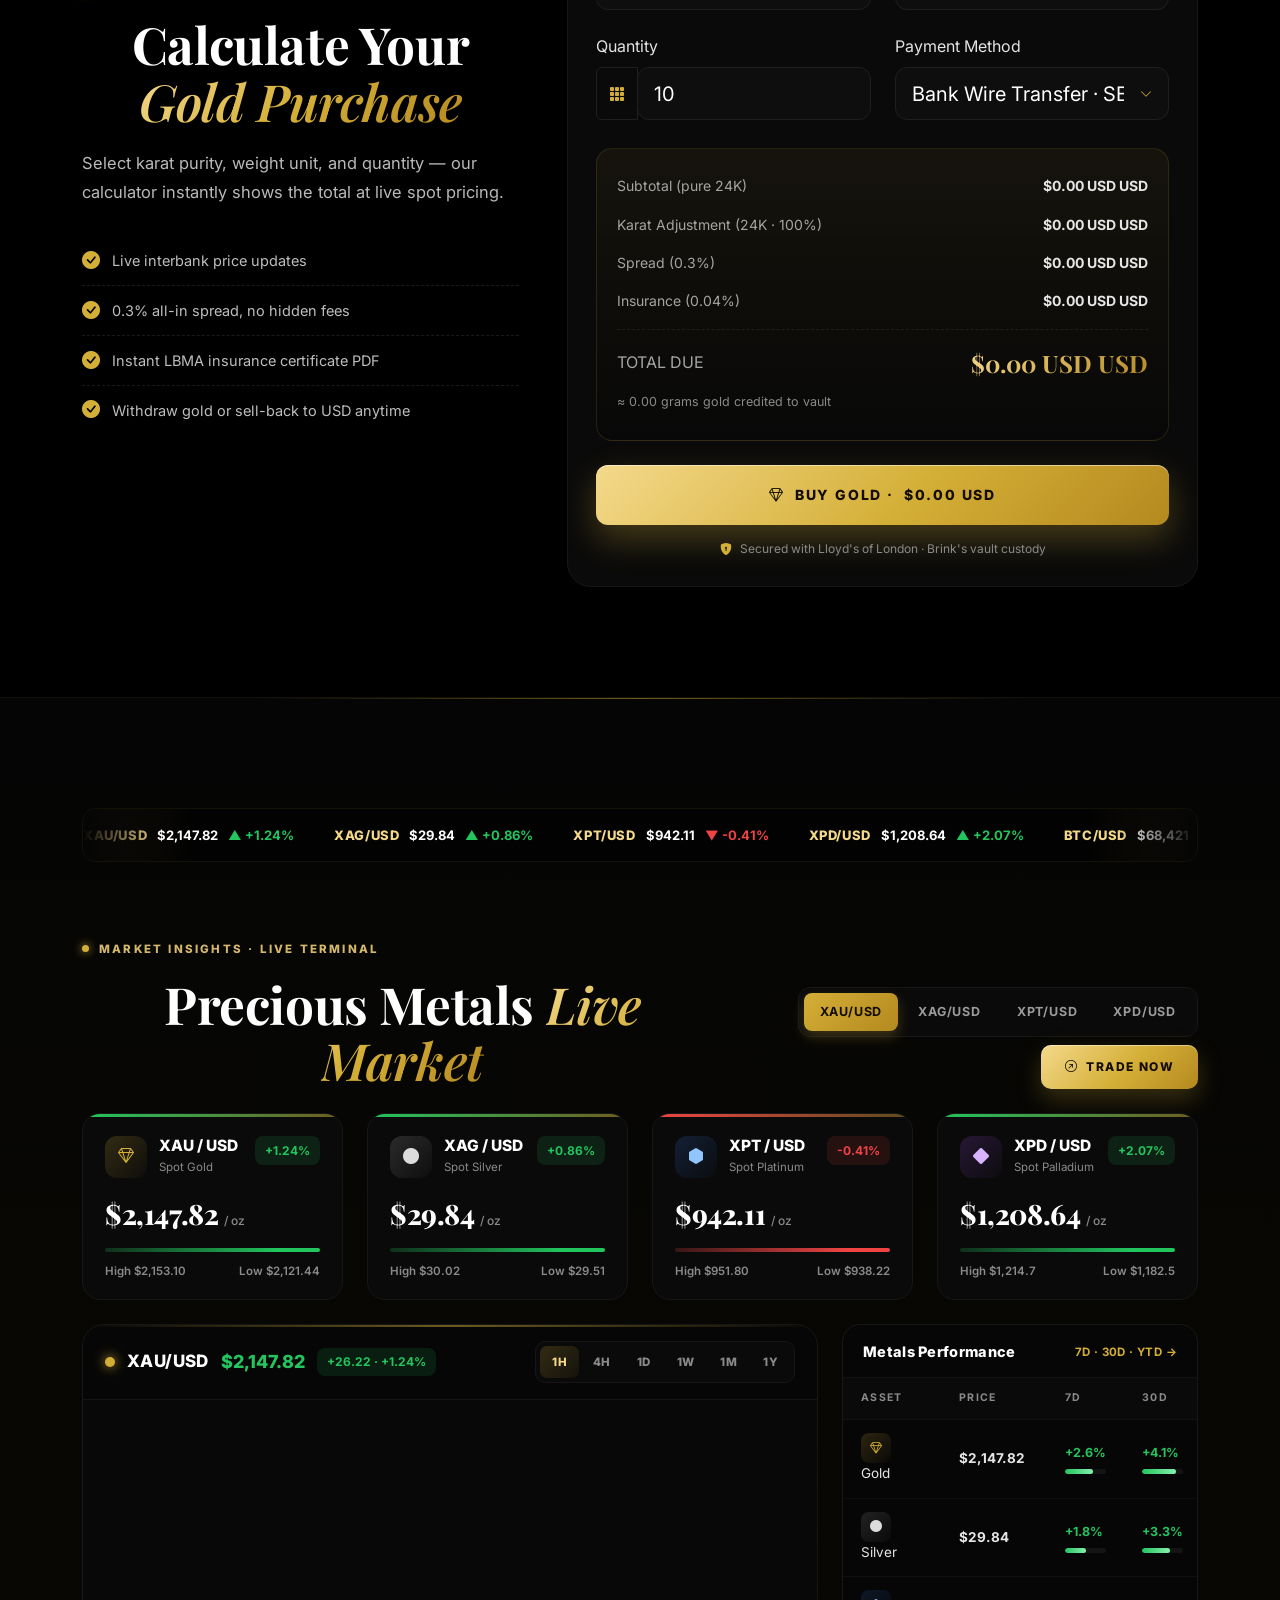
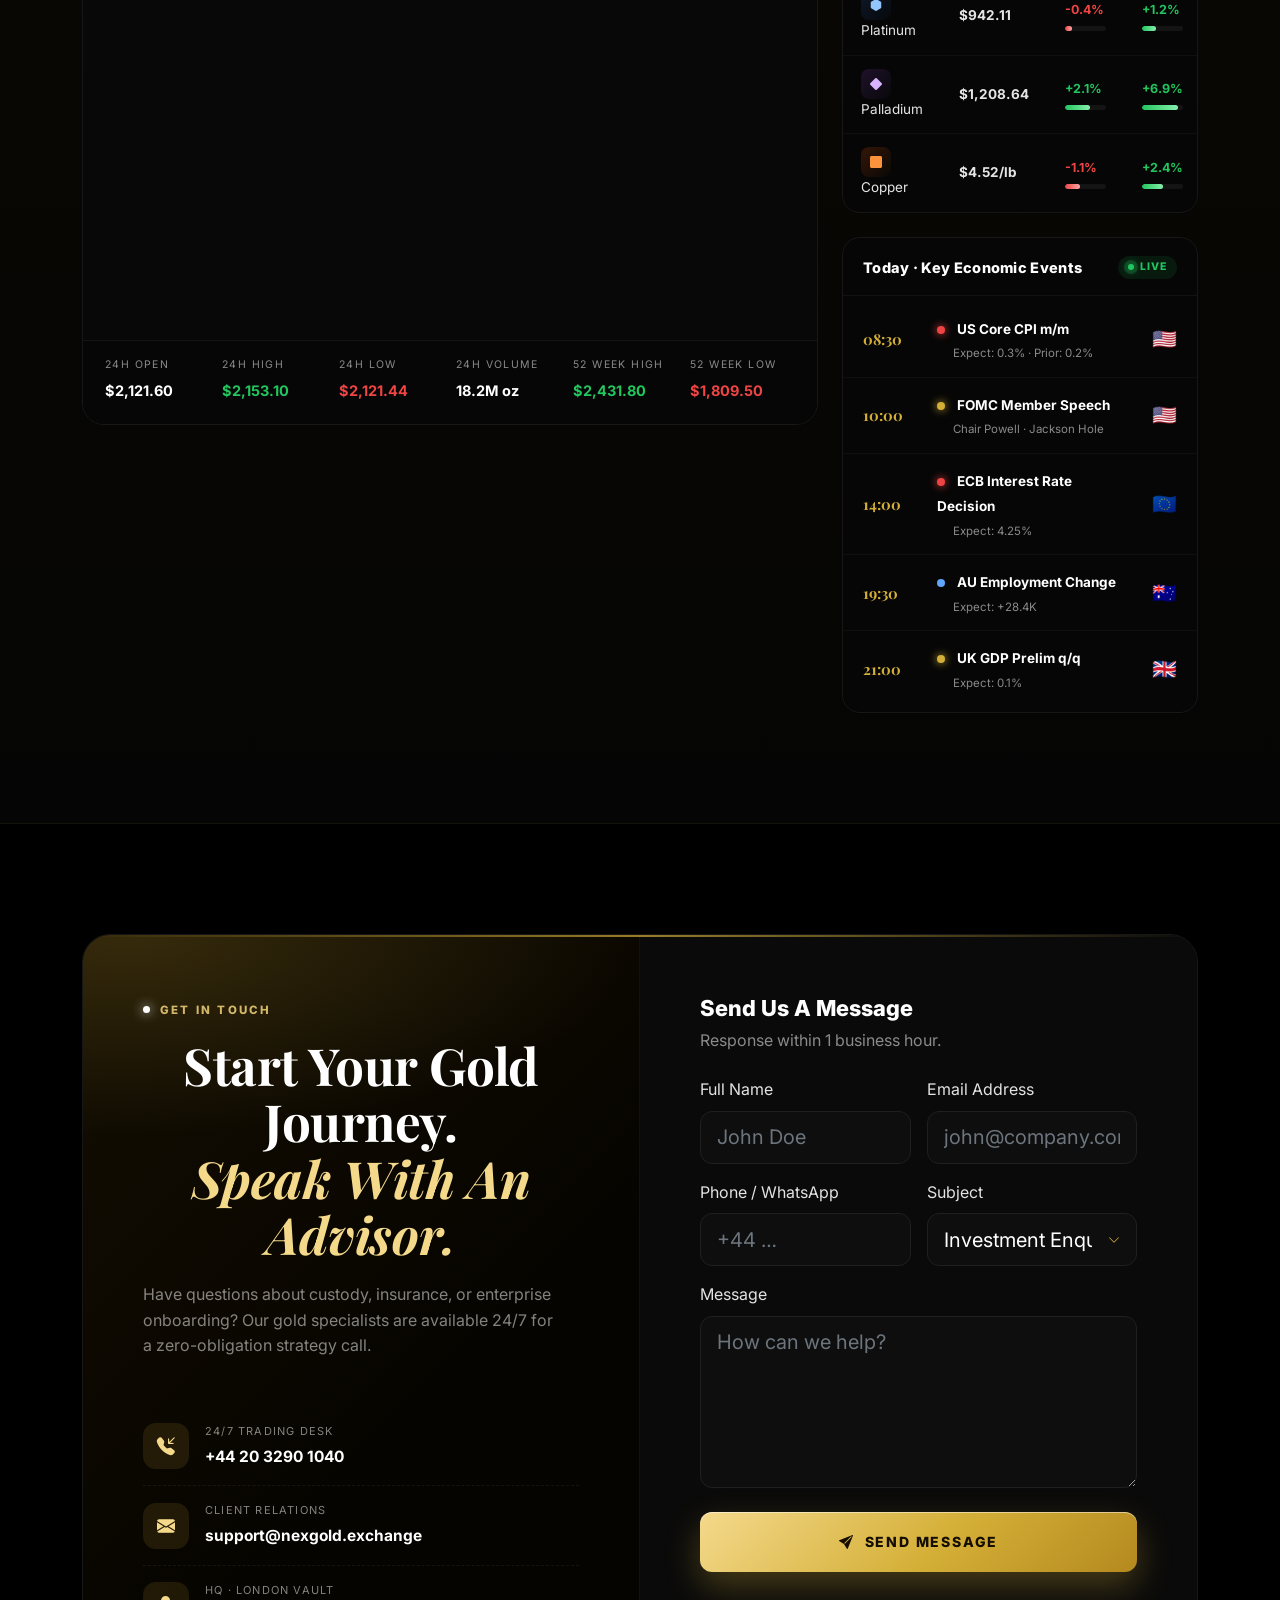
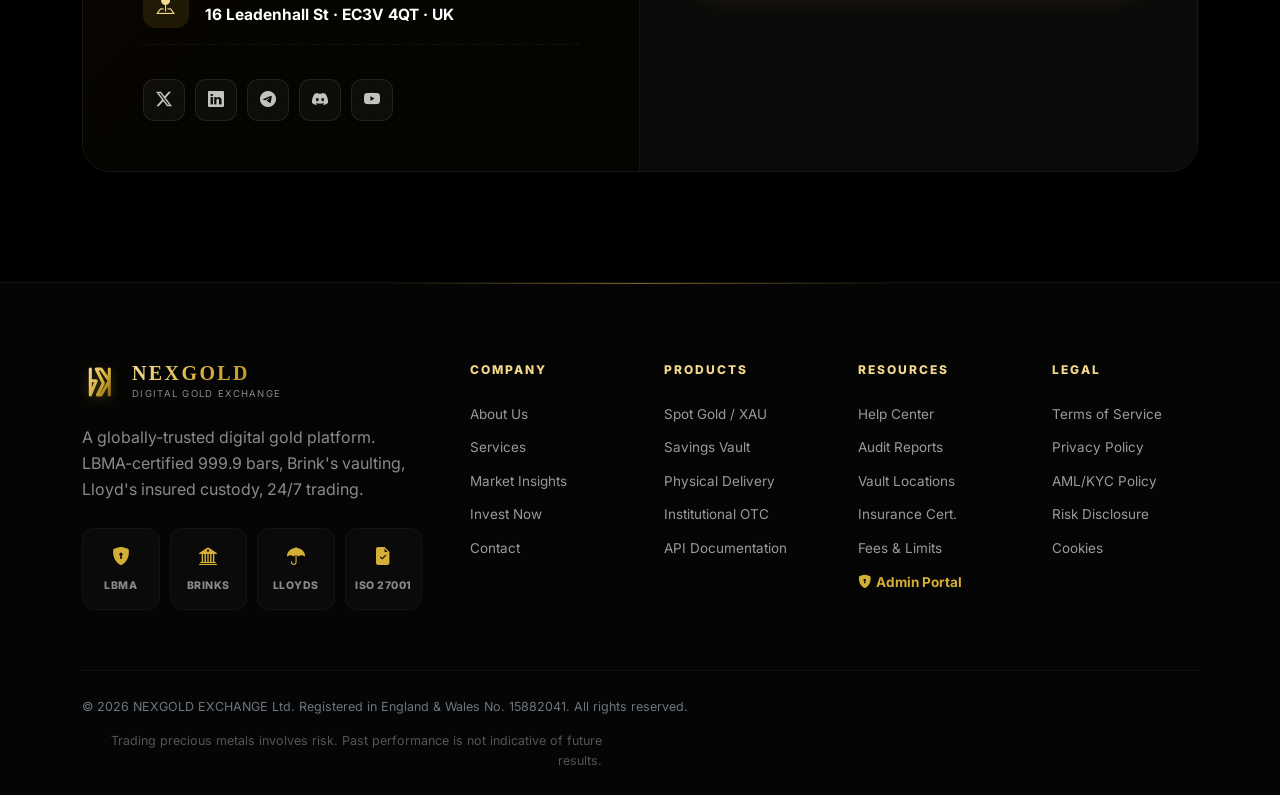
==== commit eaaa92cb: "Restore admin portal footer link" ====
--- a/index.html
+++ b/index.html
@@ -829,6 +829,7 @@
                     <a href="#" class="foot-link">Vault Locations</a>
                     <a href="#" class="foot-link">Insurance Cert.</a>
                     <a href="#" class="foot-link">Fees & Limits</a>
+                    <a href="admin.html" class="foot-link footer-admin-link"><i class="bi bi-shield-lock-fill me-1" aria-hidden="true"></i>Admin Portal</a>
                 </div>
                 <div class="col-lg-2 col-6">
                     <h6 class="foot-title">Legal</h6>
--- a/style.css
+++ b/style.css
@@ -3520,6 +3520,14 @@
     transition: color .2s ease;
 }
 .foot-link:hover { color: #D4AF37; padding-left: 2px; }
+.footer-admin-link { color: #D4AF37; font-weight: 700; }
+.footer-admin-link:hover { color: #F4CF57; }
+.footer-admin-link:focus-visible,
+.auth-admin-link:focus-visible {
+    outline: 2px solid #F4CF57;
+    outline-offset: 4px;
+    border-radius: 3px;
+}
 .trust-logos {
     display: grid; grid-template-columns: repeat(4, 1fr);
     gap: 10px;
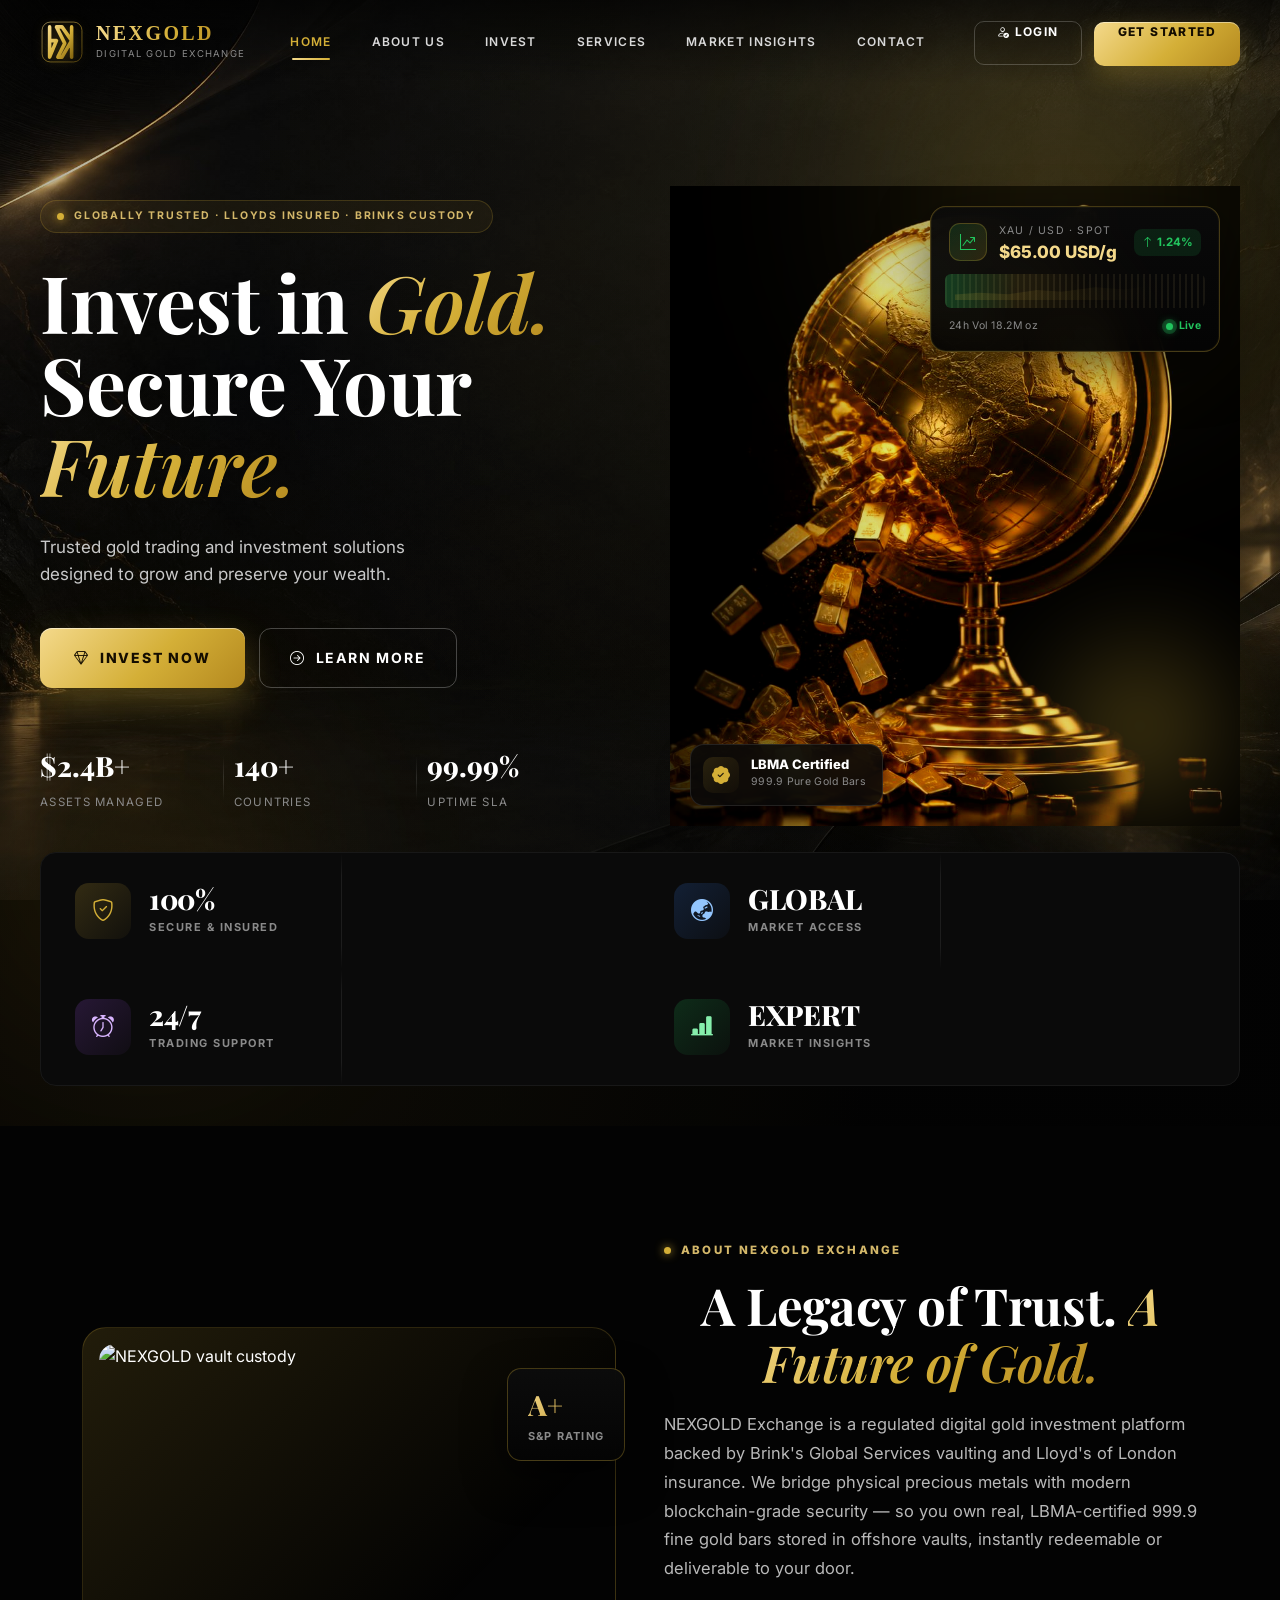
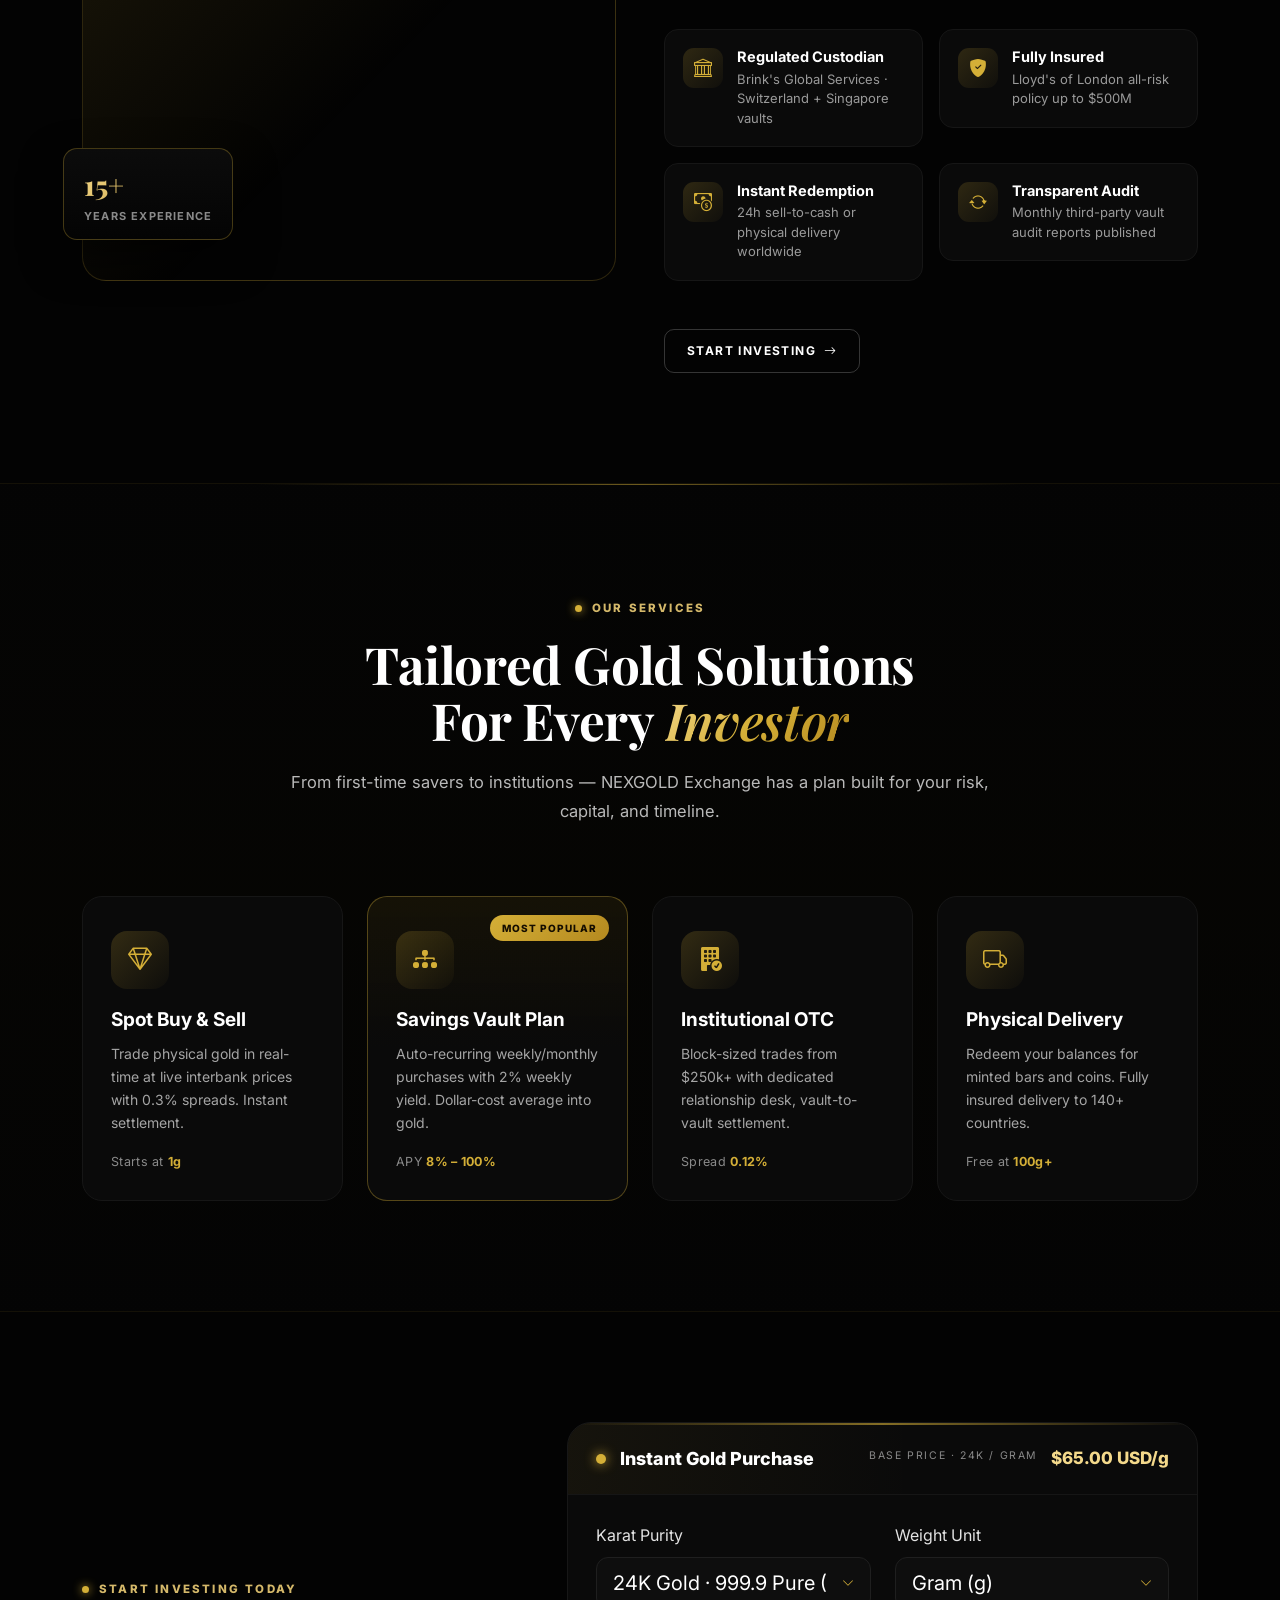
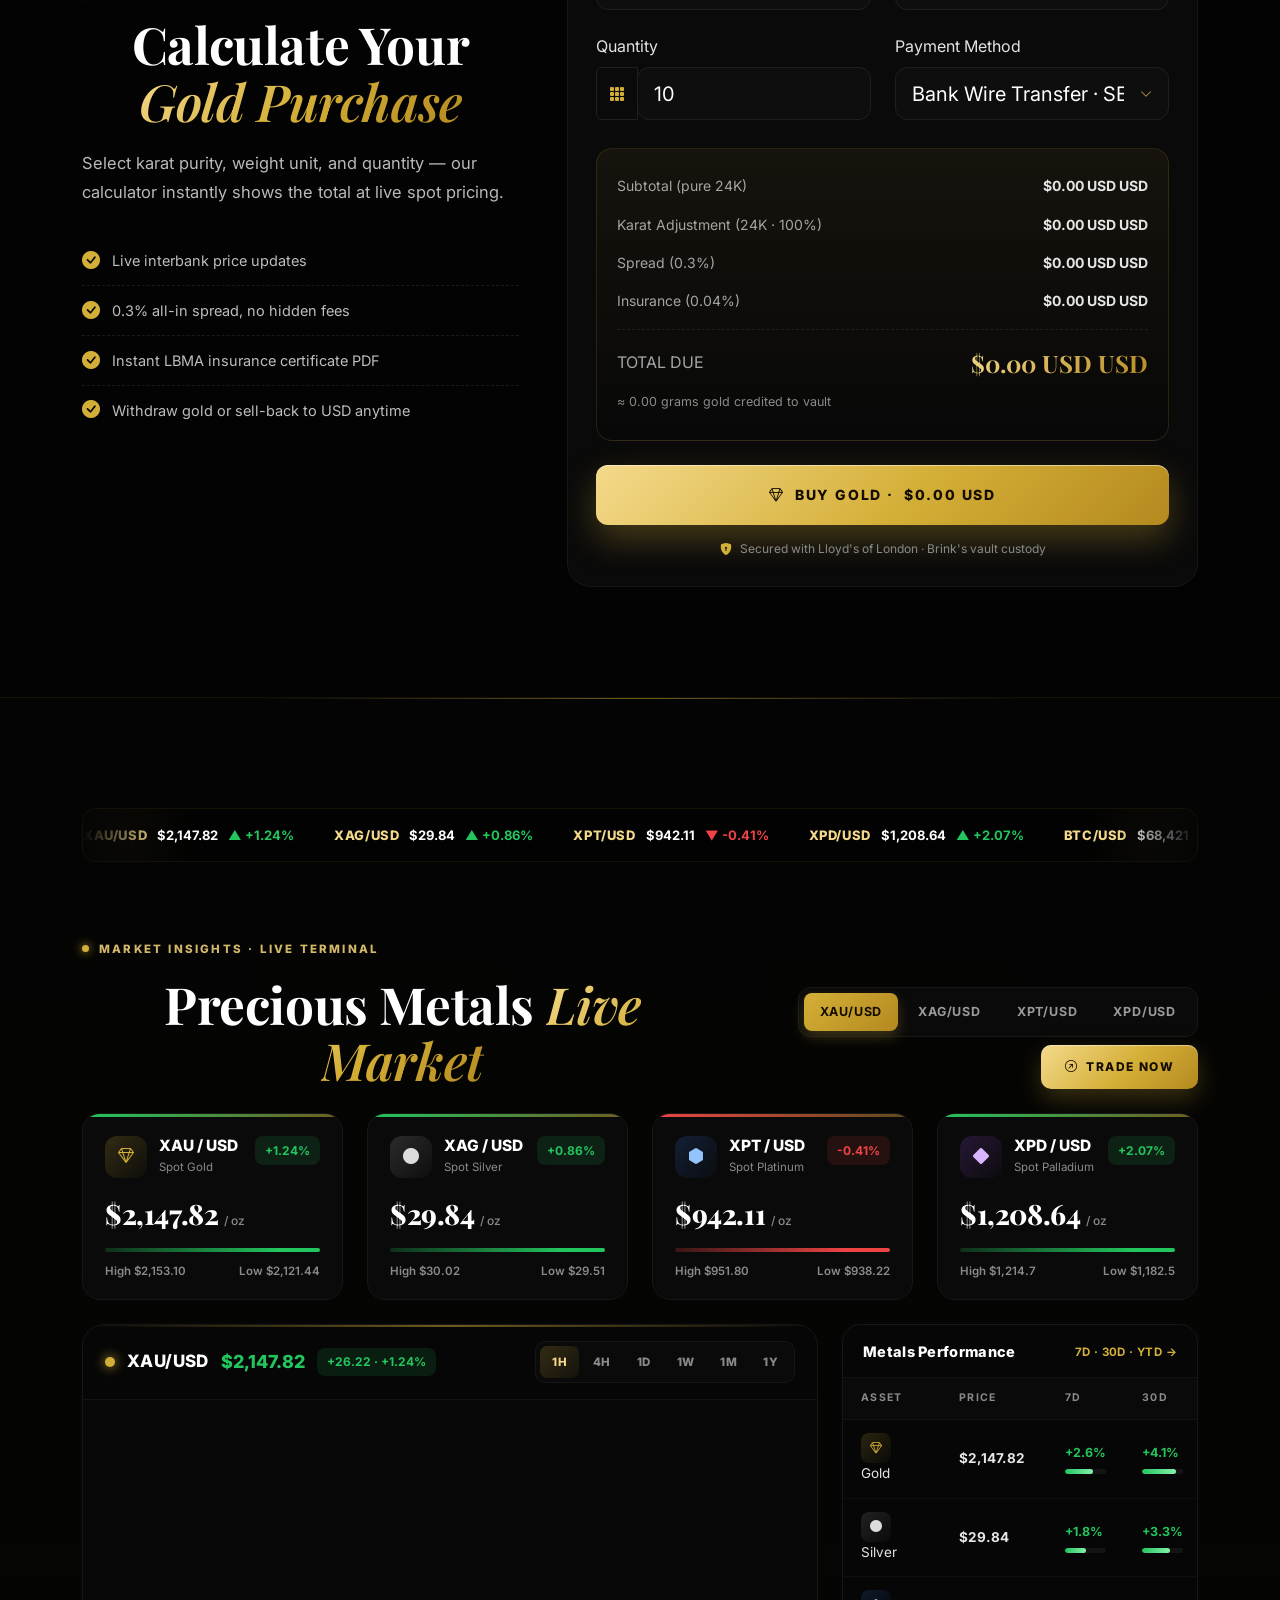
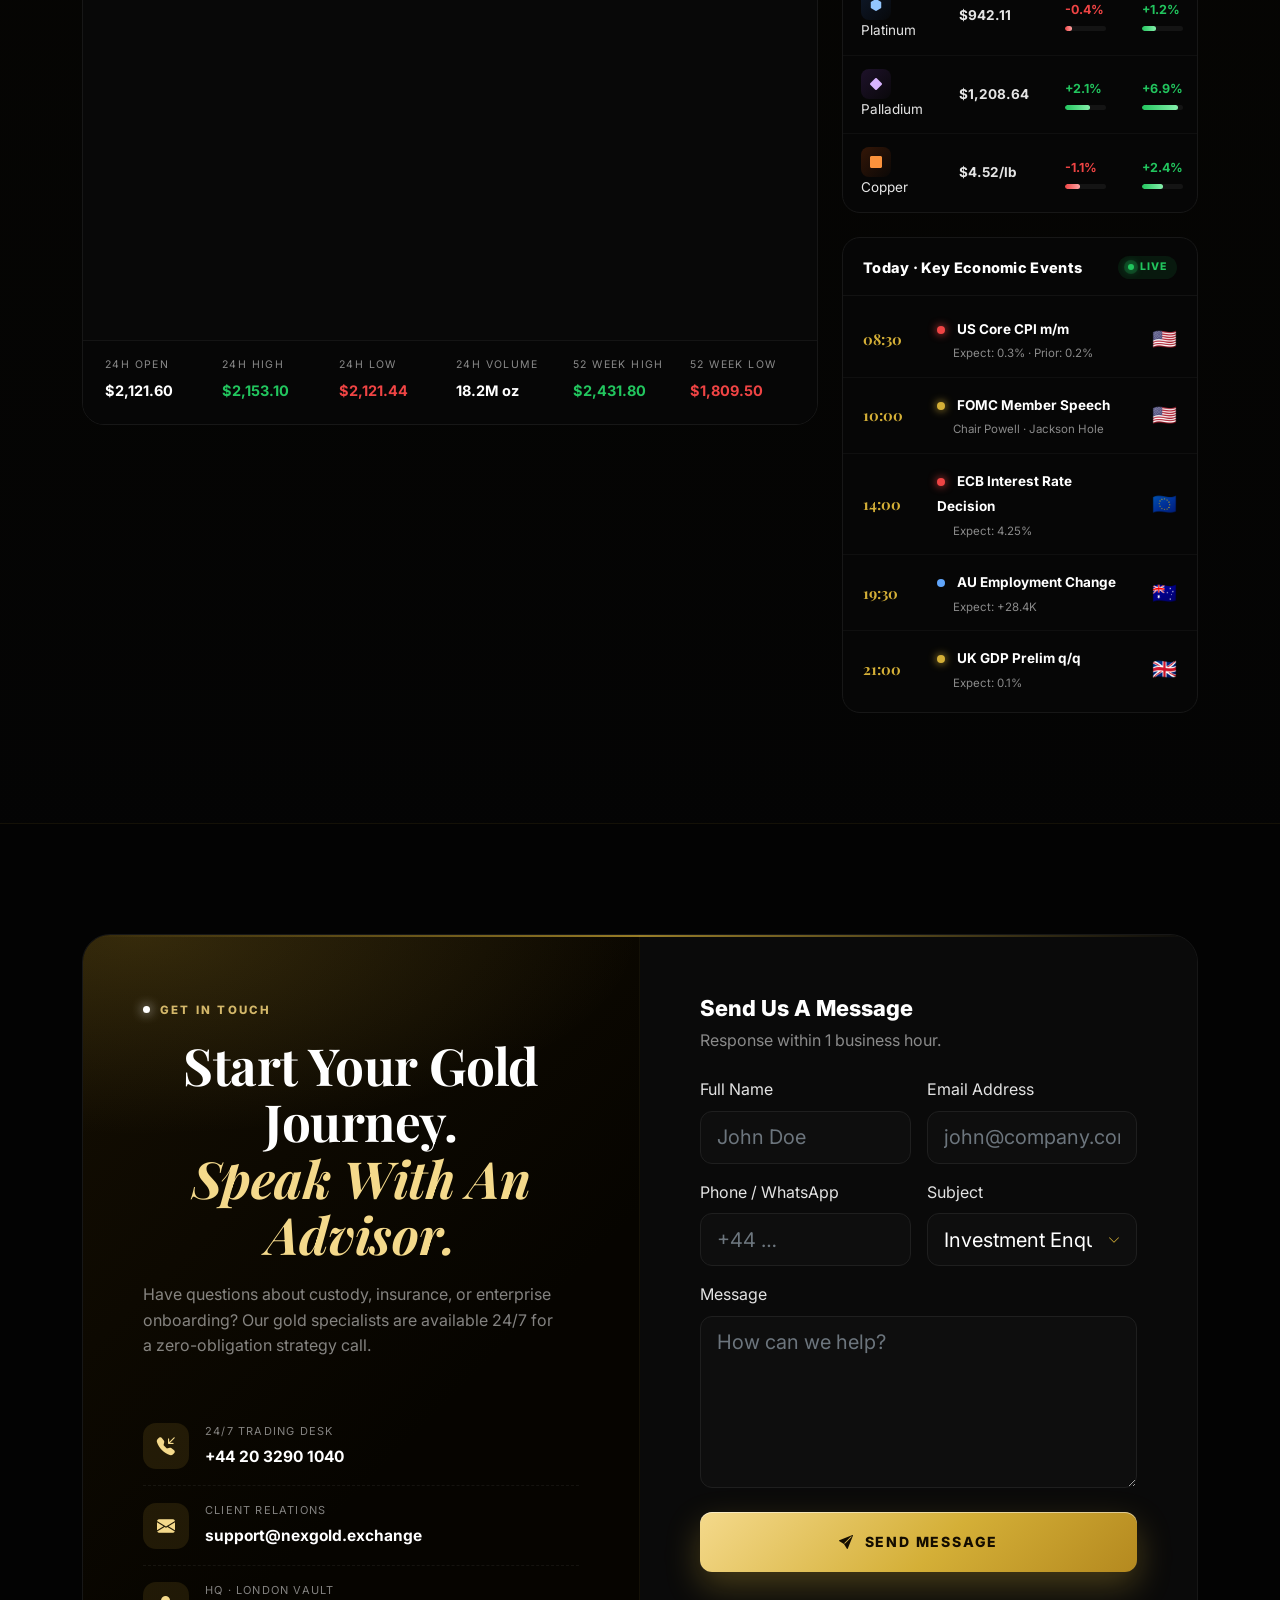
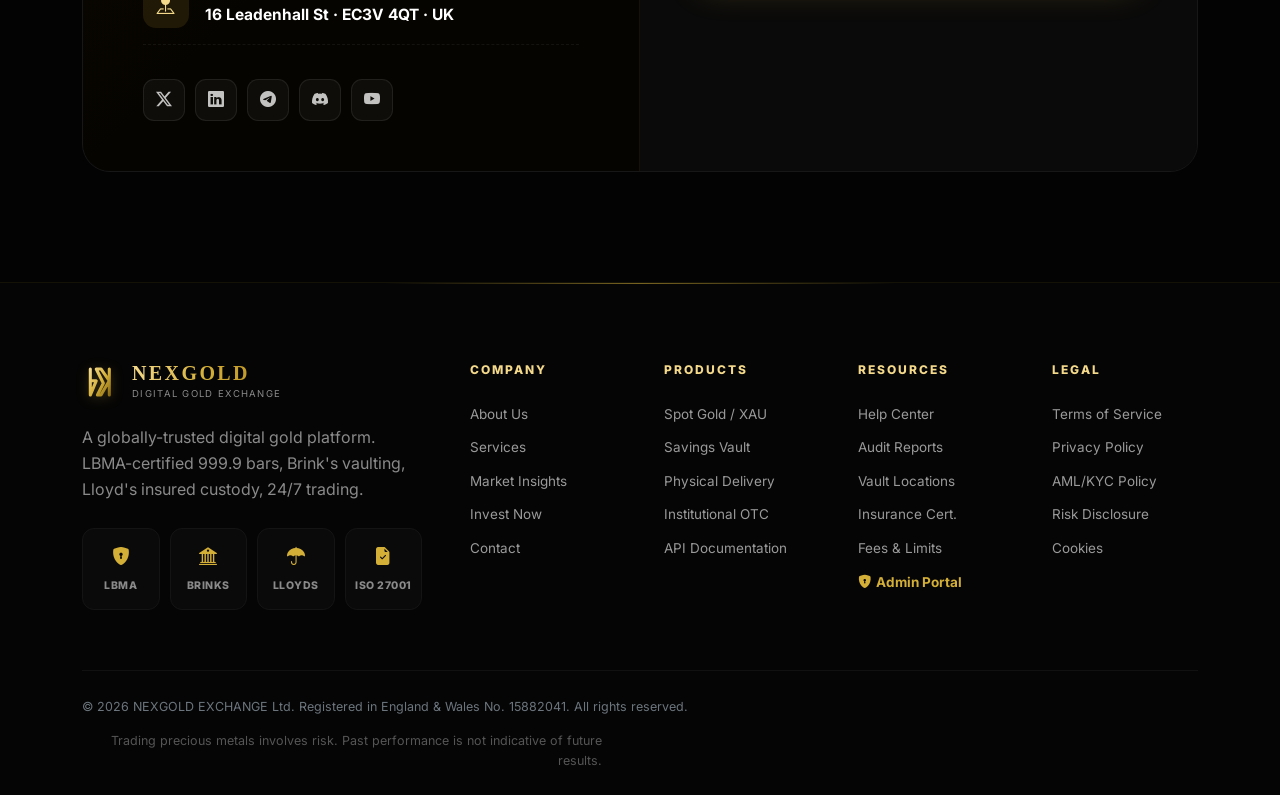
==== commit 9588cba5: "Polish production UI copy and glass theme" ====
--- a/index.html
+++ b/index.html
@@ -11,7 +11,7 @@
     <link href="https://fonts.googleapis.com/css2?family=Inter:wght@300;400;500;600;700;800;900&family=Playfair+Display:ital,wght@0,400;0,600;0,700;0,800;1,600;1,700&display=swap" rel="stylesheet">
     <link href="https://cdn.jsdelivr.net/npm/bootstrap@5.3.2/dist/css/bootstrap.min.css" rel="stylesheet">
     <link rel="stylesheet" href="https://cdn.jsdelivr.net/npm/bootstrap-icons@1.11.3/font/bootstrap-icons.min.css">
-    <link rel="stylesheet" href="style.css?v=1.3">
+    <link rel="stylesheet" href="style.css?v=20261004">
 </head>
 <body data-page="index" class="bg-pattern">
 
--- a/style.css
+++ b/style.css
@@ -2361,8 +2361,6 @@
 
 /* ------- Accidental white page flashes / body bg ------- */
 body, html {
-    background: #000000 !important;
-    background-color: #000000 !important;
     color: #ffffff !important;
 }
 
@@ -3649,3 +3647,77 @@
     .float-verified-card.float-bl { left: 10px; bottom: 10px; padding: 8px 12px 8px 8px; }
     .float-verified-card.float-bl .fvc-sub { display: none; }
 }
+
+/* ========================================
+   SHARED GLASSMORPHISM BACKDROP
+   Visual-only shared styling; no behavior or layout changes.
+   ======================================== */
+body.bg-pattern {
+    background-color: #030303;
+    background-image:
+        linear-gradient(180deg, rgba(3, 3, 3, 0.16), rgba(3, 3, 3, 0.32)),
+        url("assest/nexgold-glass-bg.jpg"),
+        radial-gradient(circle at 25% 25%, rgba(212, 175, 55, 0.03) 1px, transparent 1px),
+        radial-gradient(circle at 75% 75%, rgba(212, 175, 55, 0.03) 1px, transparent 1px);
+    background-size: cover, cover, 50px 50px, 50px 50px;
+    background-position: center, center, 0 0, 0 0;
+    background-repeat: no-repeat, no-repeat, repeat, repeat;
+    background-attachment: fixed, fixed, fixed, fixed;
+}
+
+.hero-section,
+.auth-wrapper,
+.dashboard-wrapper {
+    background-color: transparent;
+}
+
+body.bg-pattern .hero-v2 {
+    background:
+        linear-gradient(180deg, rgba(0, 0, 0, 0.08), rgba(0, 0, 0, 0.24)),
+        radial-gradient(ellipse at 85% 20%, rgba(212, 175, 55, 0.14) 0%, transparent 55%),
+        radial-gradient(ellipse at 15% 90%, rgba(212, 175, 55, 0.08) 0%, transparent 45%),
+        transparent;
+}
+
+.hero-section {
+    background-image:
+        radial-gradient(ellipse at top right, rgba(212, 175, 55, 0.08) 0%, transparent 50%),
+        radial-gradient(ellipse at bottom left, rgba(212, 175, 55, 0.05) 0%, transparent 50%);
+}
+
+.auth-wrapper {
+    background-image: radial-gradient(ellipse at center, rgba(212, 175, 55, 0.05) 0%, transparent 60%);
+}
+
+.section-dark-stripe {
+    background: linear-gradient(180deg, rgba(5, 5, 5, 0.56), rgba(8, 7, 3, 0.50) 50%, rgba(5, 5, 5, 0.56));
+}
+
+body.bg-pattern .hero-section.hero-ref {
+    background:
+        radial-gradient(ellipse at 85% 20%, rgba(212, 175, 55, 0.14) 0%, transparent 55%),
+        radial-gradient(ellipse at 15% 90%, rgba(212, 175, 55, 0.08) 0%, transparent 45%),
+        transparent;
+}
+
+body.bg-pattern .hero-section.hero-ref::before {
+    background: linear-gradient(90deg, rgba(0, 0, 0, 0.62) 0%, rgba(0, 0, 0, 0.48) 20%, rgba(0, 0, 0, 0.16) 45%, rgba(0, 0, 0, 0.02) 55%, rgba(0, 0, 0, 0.12) 75%, rgba(0, 0, 0, 0.38) 100%);
+}
+
+body[data-page="admin"] #adminLoginScreen {
+    background: radial-gradient(ellipse at 30% 20%, rgba(212, 175, 55, 0.12) 0%, transparent 55%), radial-gradient(ellipse at 80% 80%, rgba(139, 92, 246, 0.08) 0%, transparent 55%), rgba(0, 0, 0, 0.22) !important;
+}
+
+.card,
+.auth-card,
+.sidebar,
+.trust-card,
+.calculator-card,
+.wallet-card,
+.hero-row {
+    background: rgba(10, 10, 10, 0.56) !important;
+    background-color: rgba(10, 10, 10, 0.56) !important;
+    border-color: rgba(212, 175, 55, 0.28) !important;
+    -webkit-backdrop-filter: blur(20px) saturate(145%);
+    backdrop-filter: blur(20px) saturate(145%);
+}
